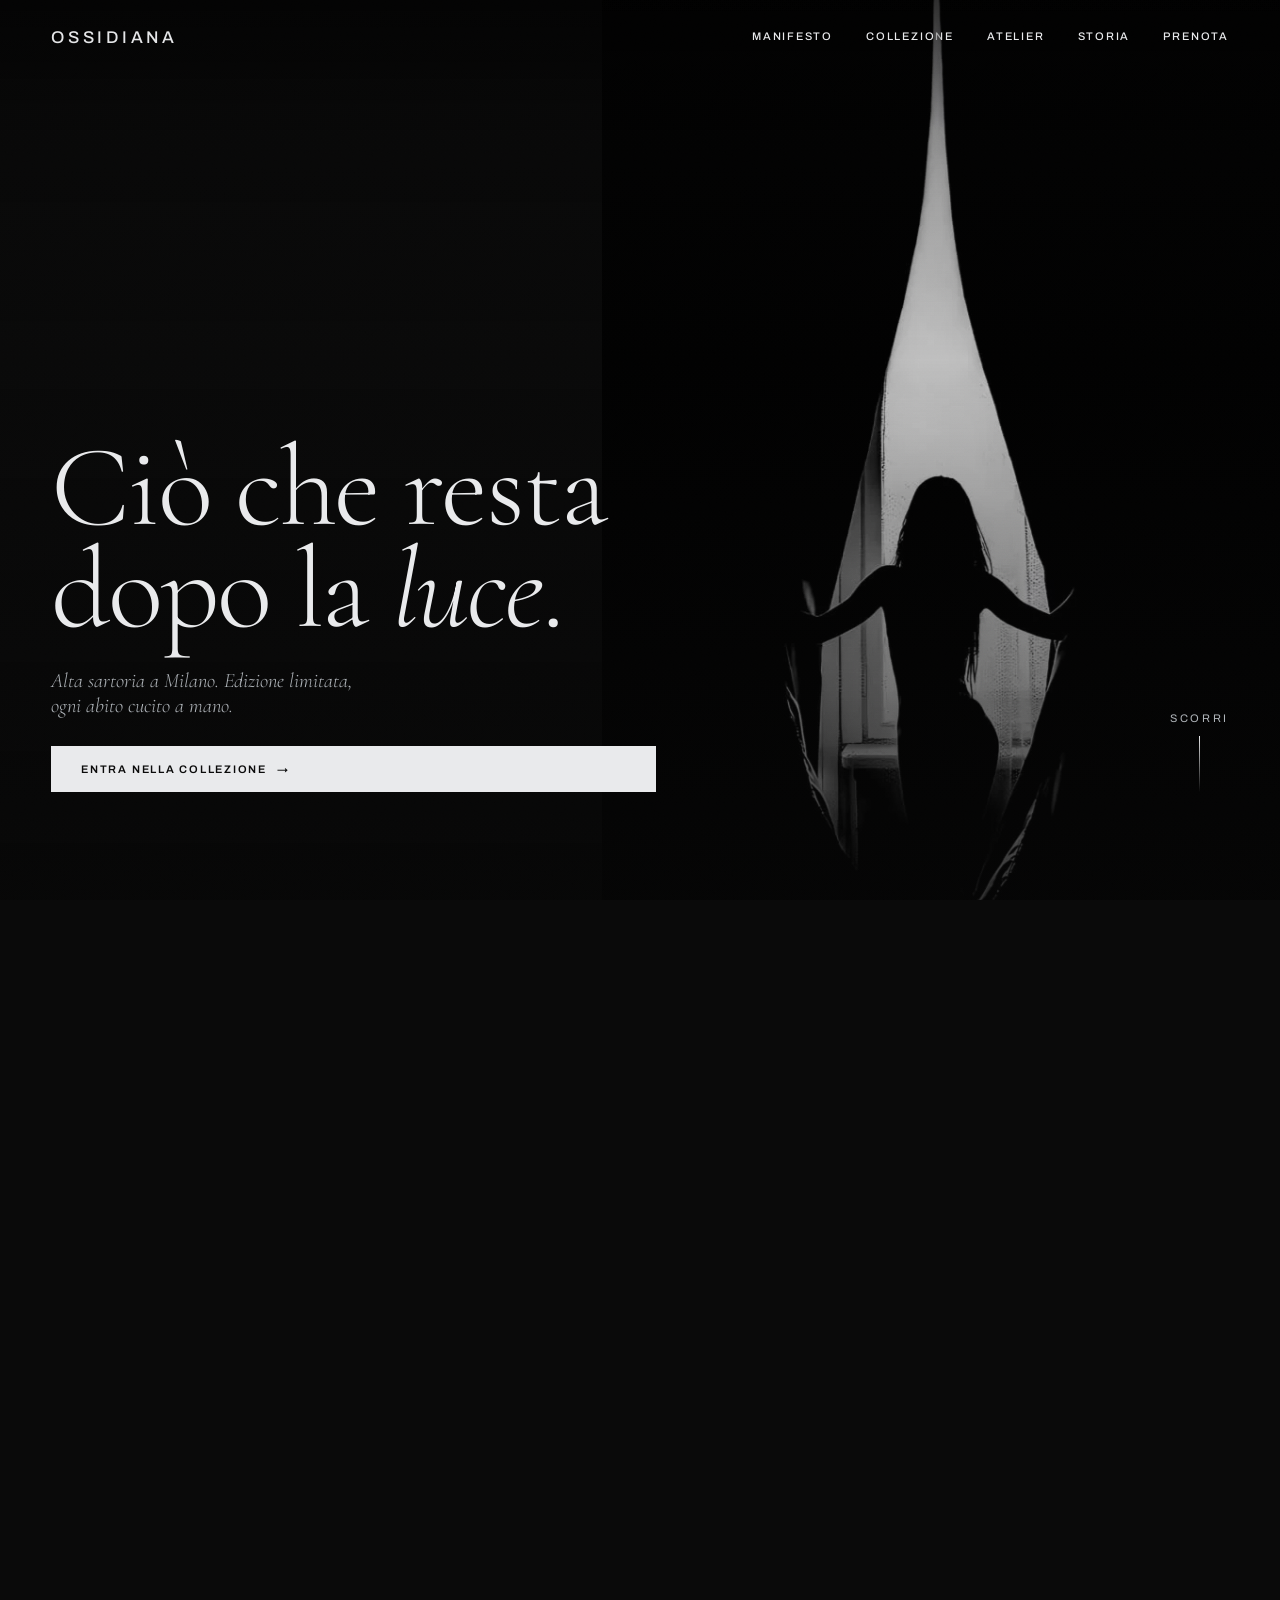
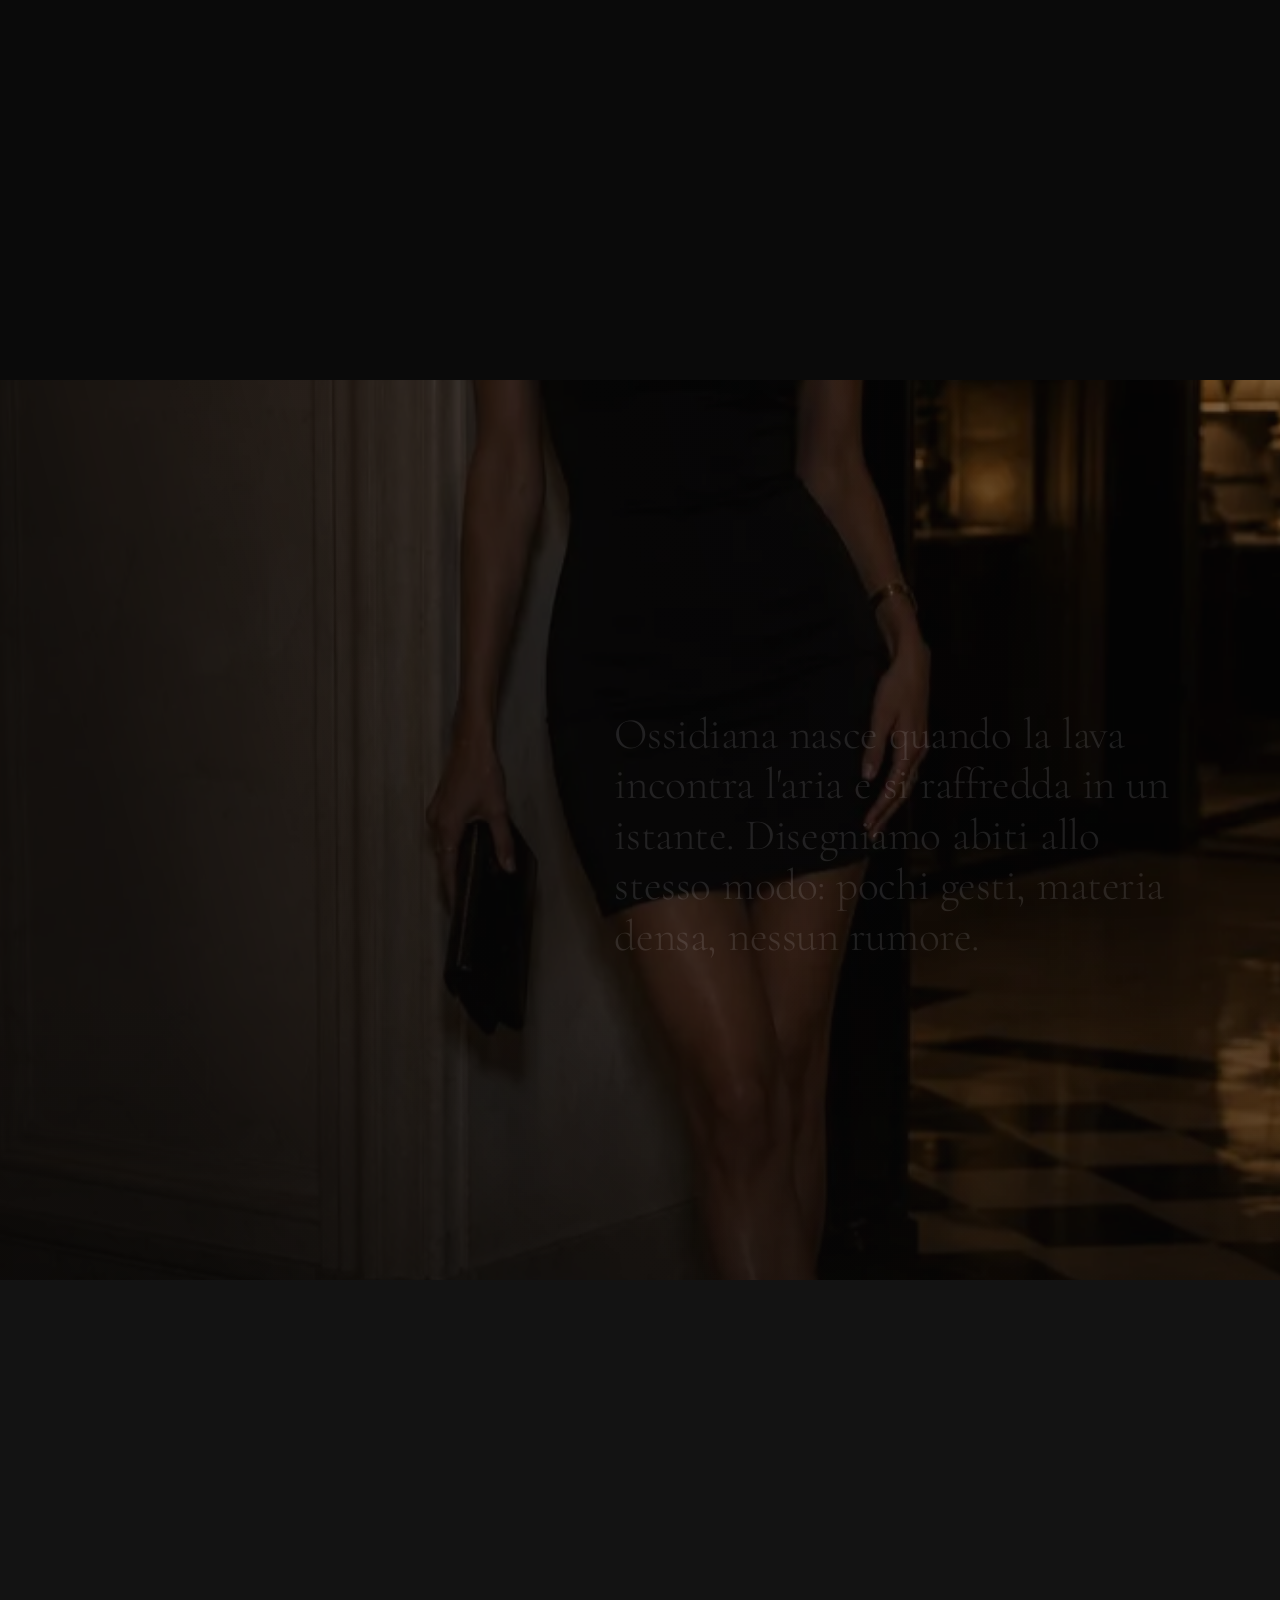
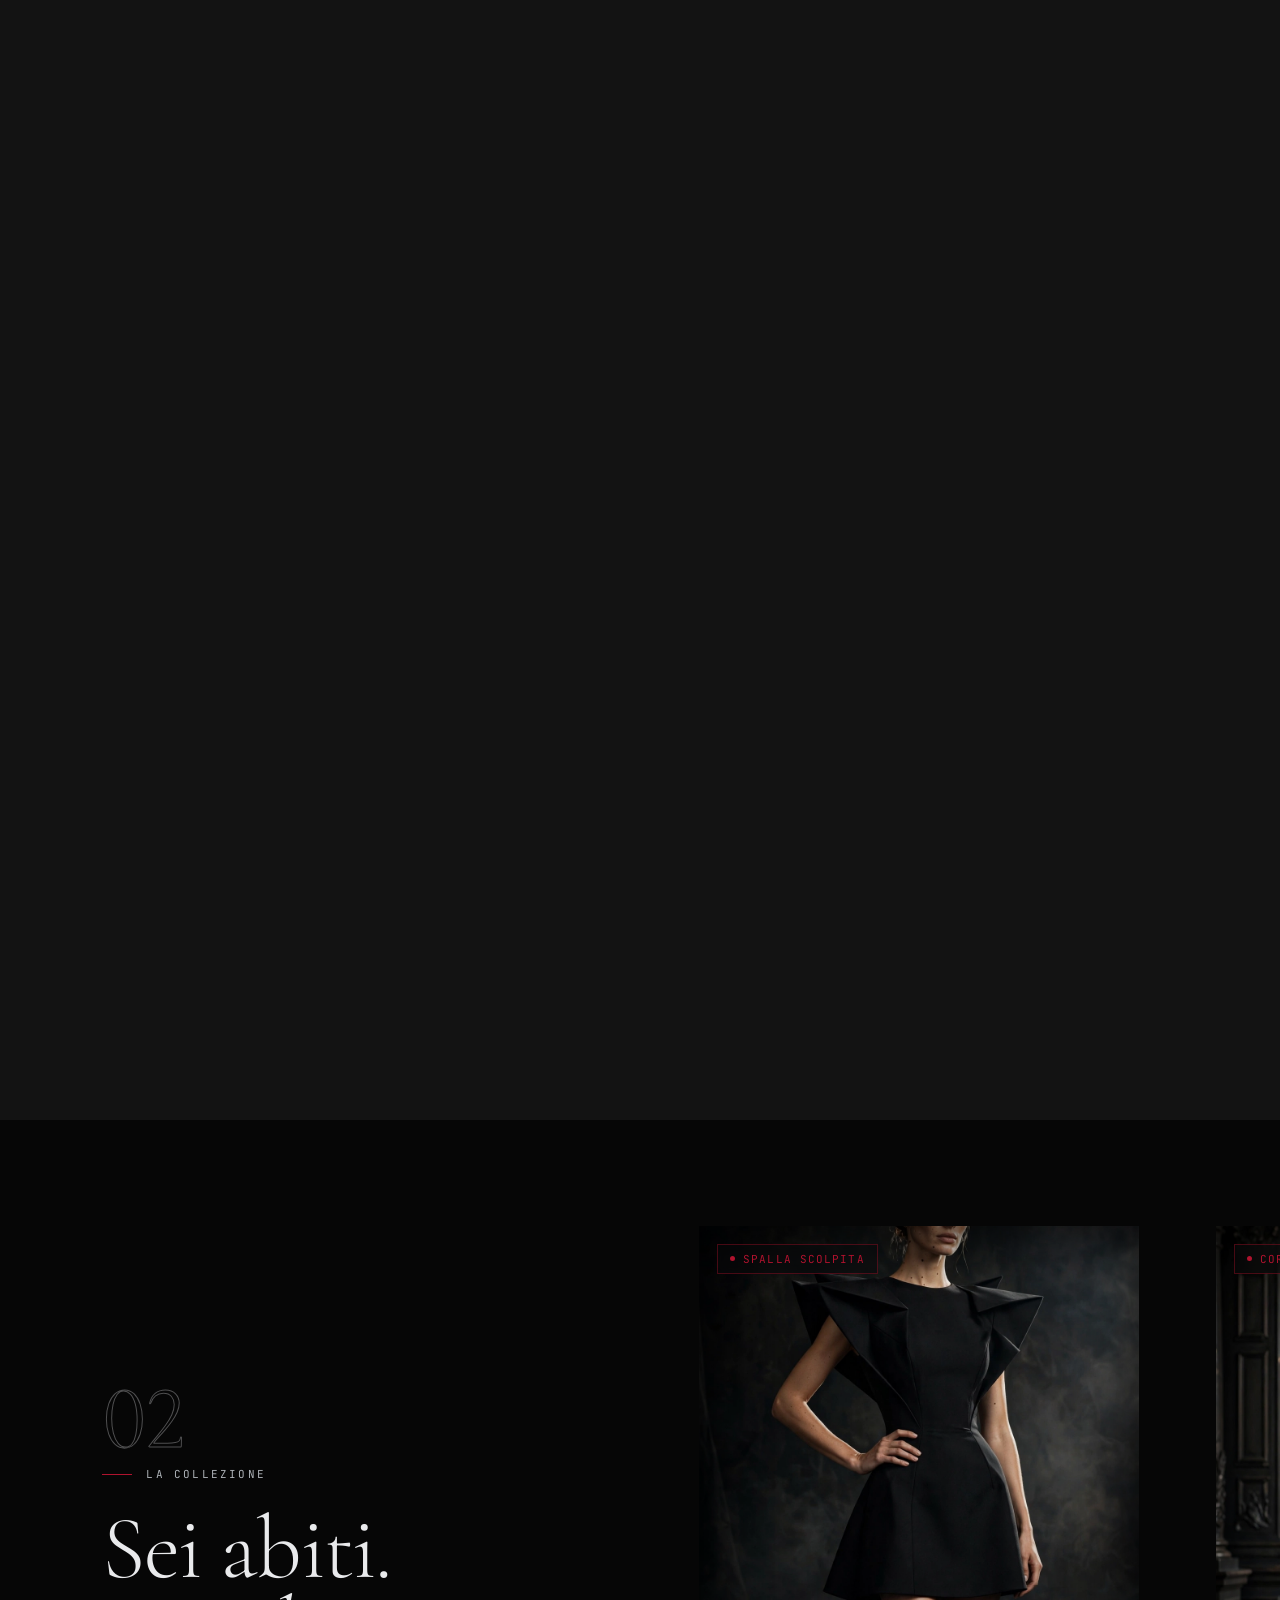
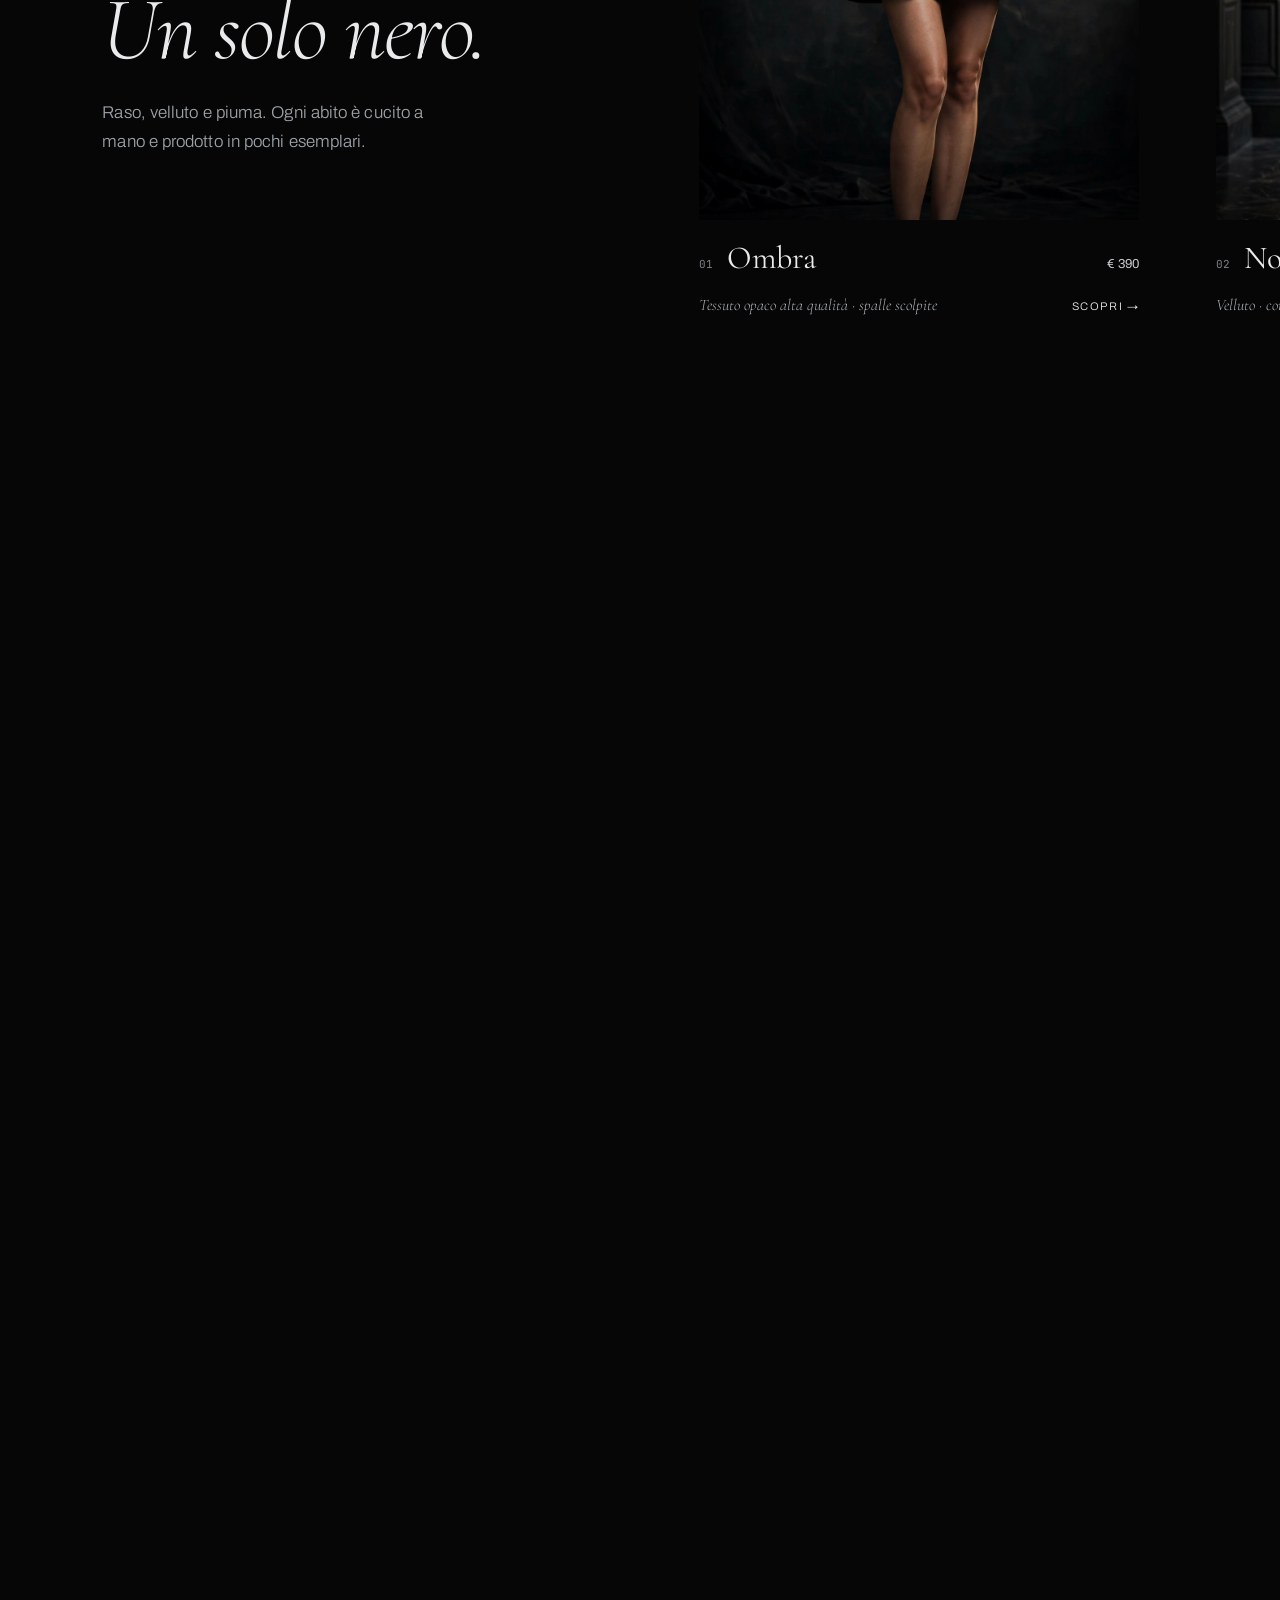
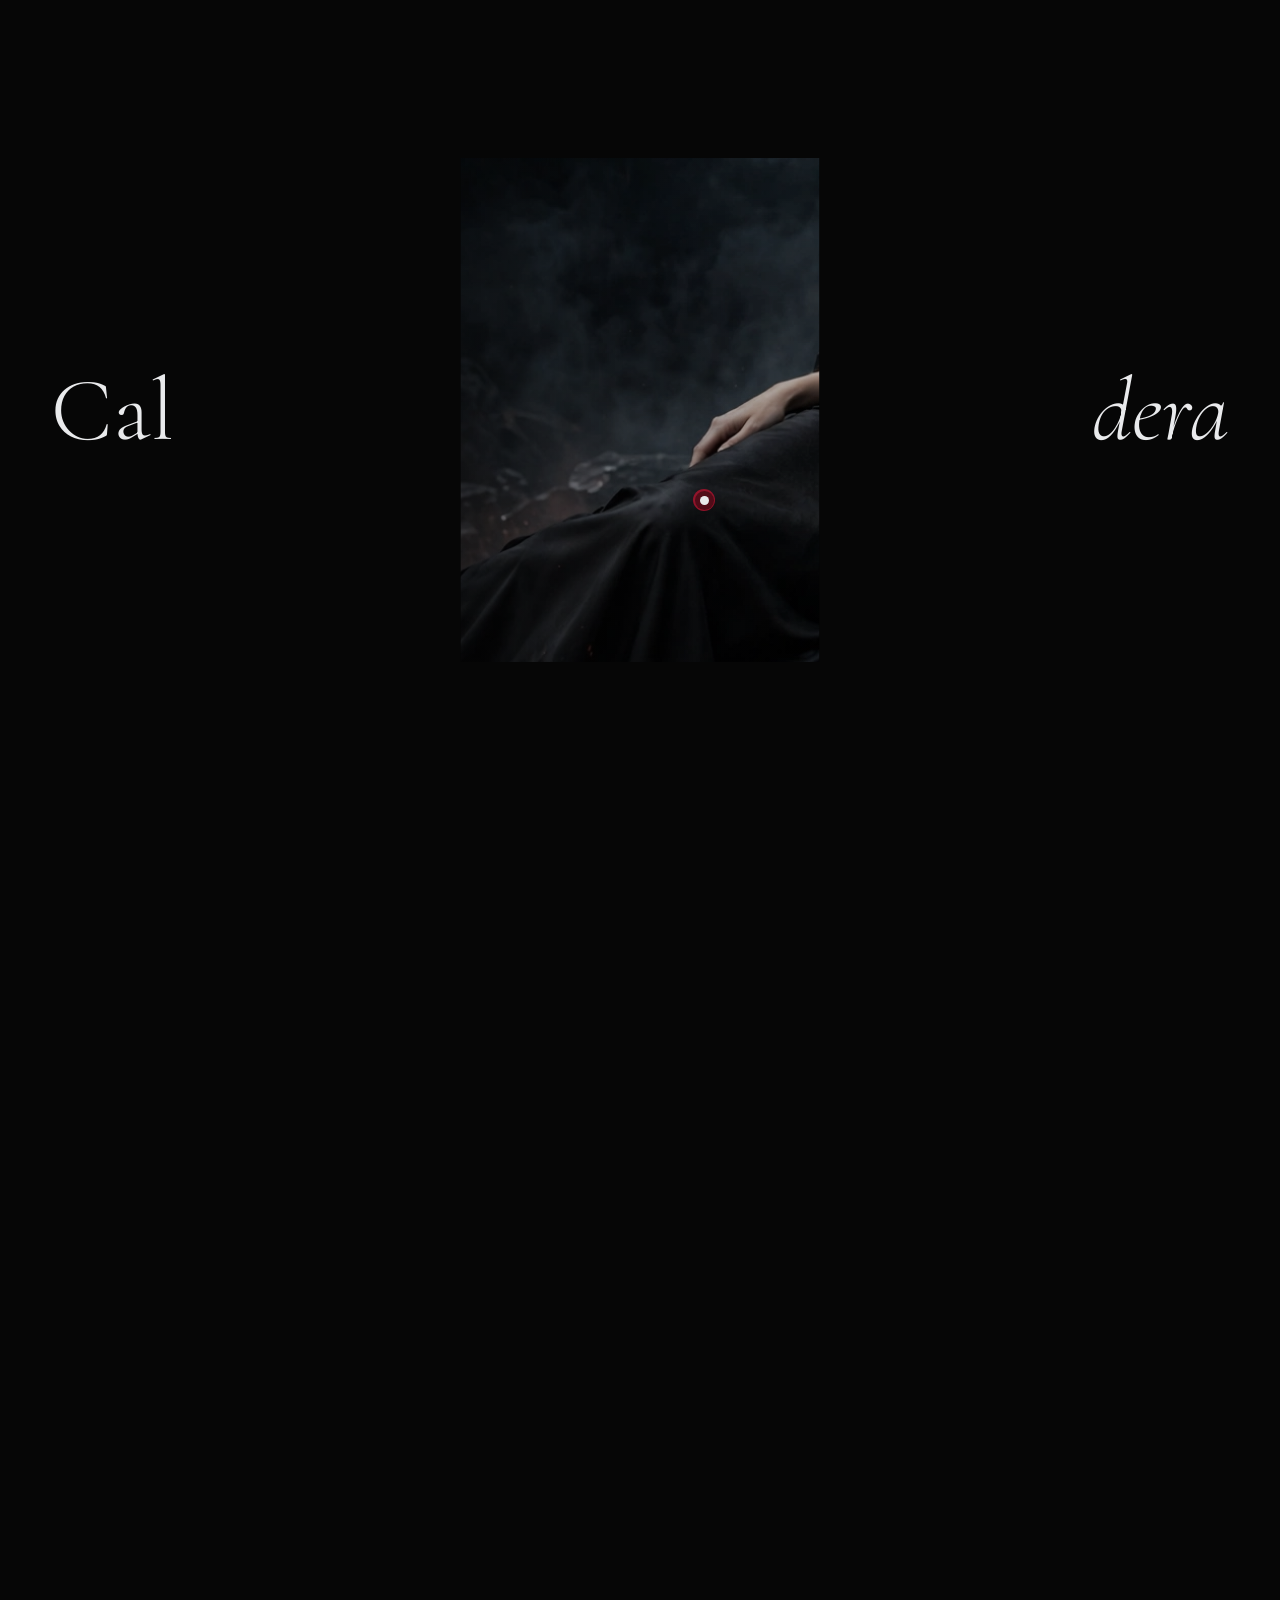
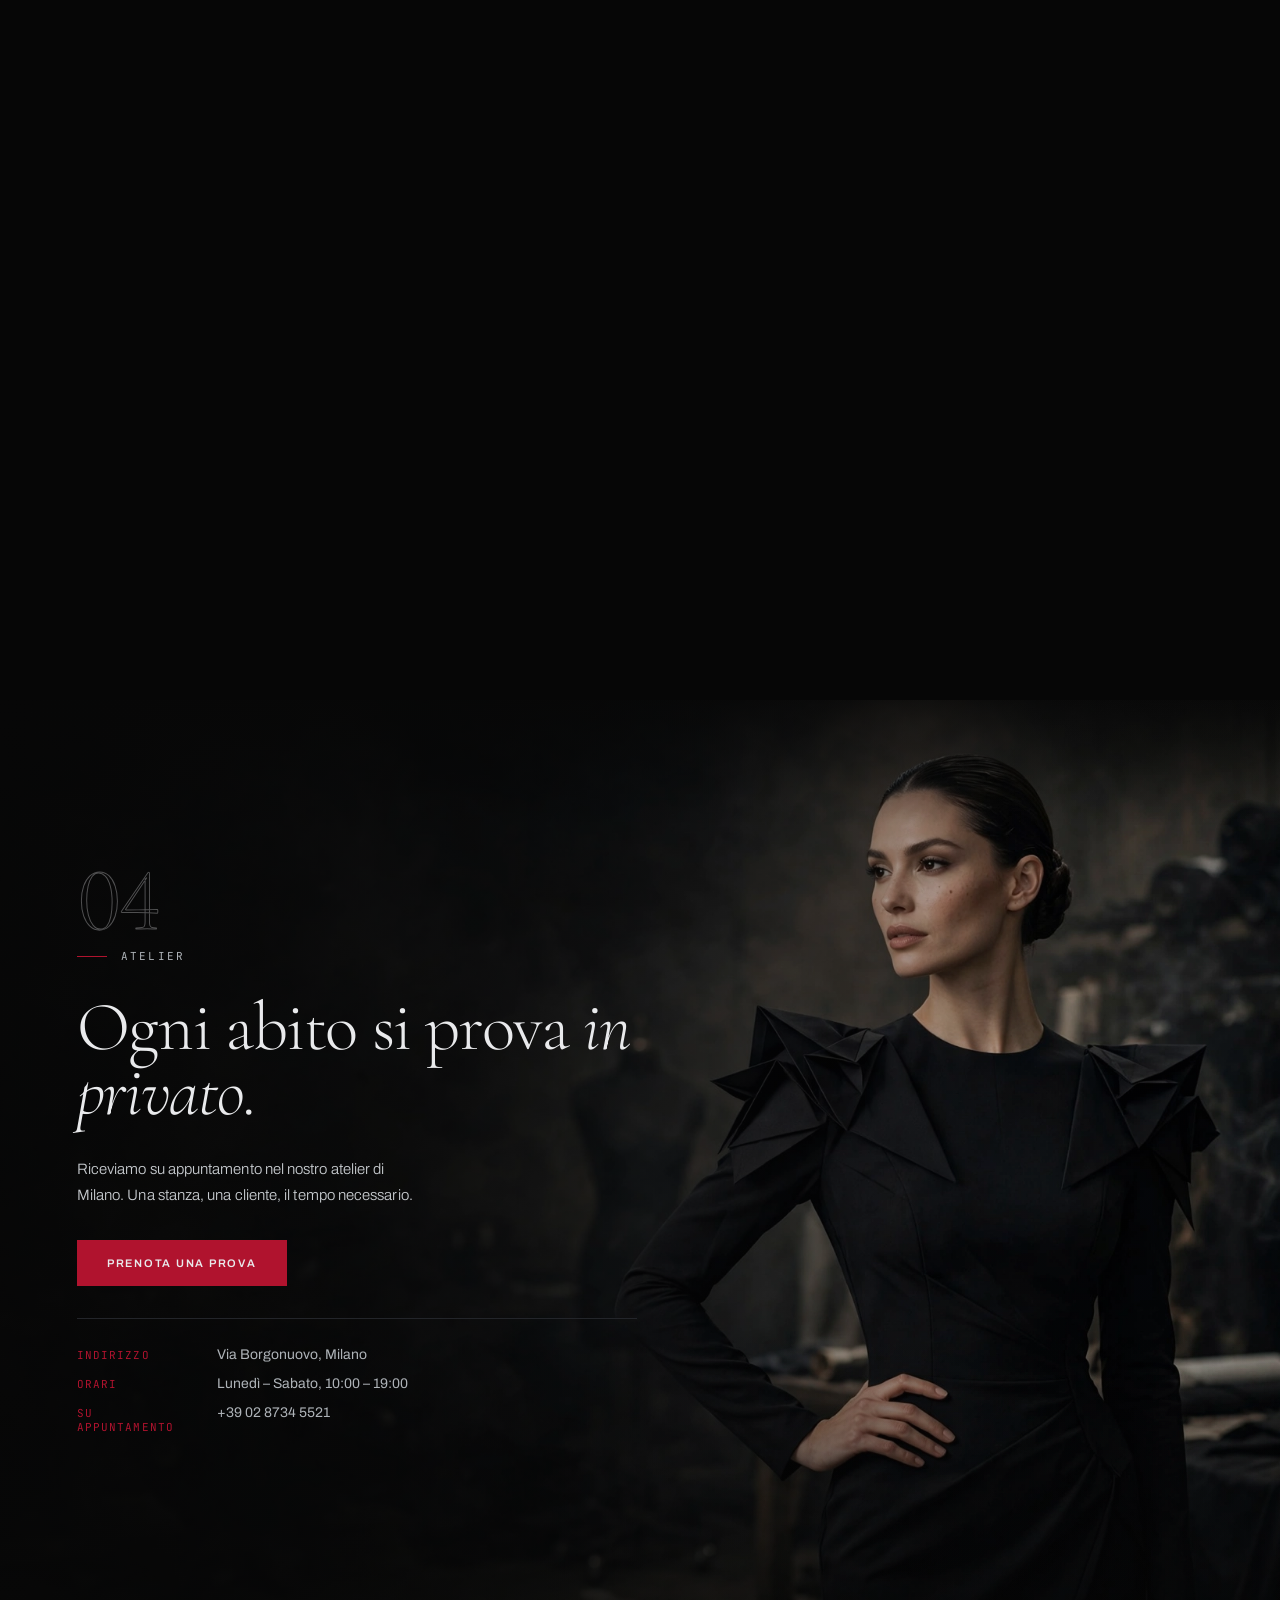
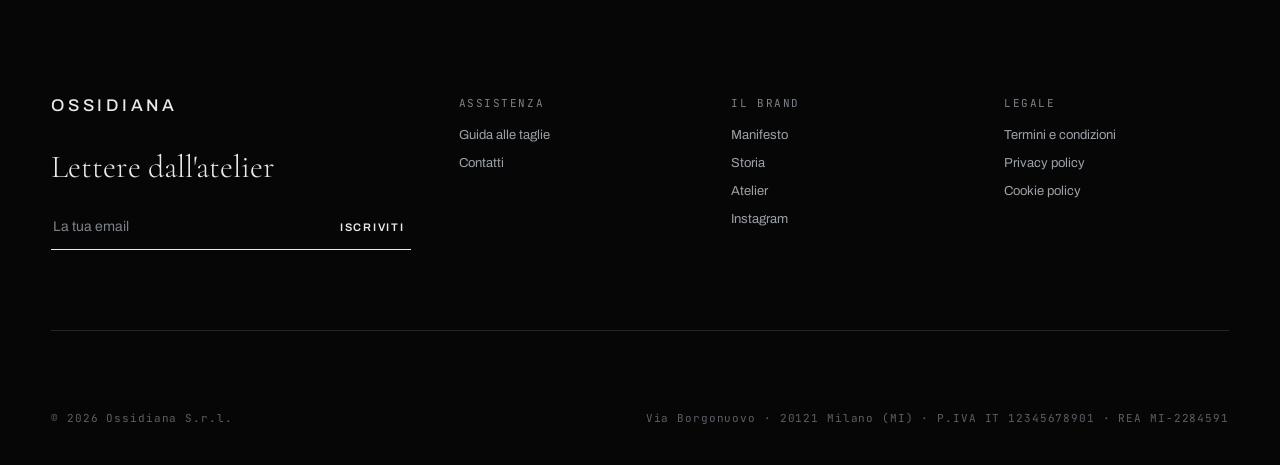
==== index.html @ 8d0816e7 "fix: controllo impaginazione finale su 7 formati - tablet verticali e testi minuscoli * iPad/tablet " ====
<!DOCTYPE html>
<html lang="it">
<head>
<meta charset="UTF-8">
<meta name="viewport" content="width=device-width, initial-scale=1">
<title>Ossidiana — Collezione I · Autunno Inverno 2026</title>
<meta name="description" content="Ossidiana — atelier di alta moda a Milano. Sei abiti, un solo nero: raso, velluto e piuma, cuciti a mano in pochi esemplari.">

<link rel="icon" type="image/svg+xml" href="favicon.svg">
<link rel="icon" type="image/png" sizes="32x32" href="favicon-32.png">
<link rel="apple-touch-icon" href="apple-touch-icon.png">

<meta property="og:type" content="website">
<meta property="og:title" content="Ossidiana — Collezione I · Autunno Inverno 2026">
<meta property="og:description" content="Sei abiti, un solo nero: raso, velluto e piuma, cuciti a mano in pochi esemplari nell'atelier di Milano.">
<meta property="og:image" content="og-image.jpg">
<meta property="og:image:width" content="1200">
<meta property="og:image:height" content="630">
<meta name="twitter:card" content="summary_large_image">
<meta name="twitter:title" content="Ossidiana — Collezione I · Autunno Inverno 2026">
<meta name="twitter:description" content="Sei abiti, un solo nero: raso, velluto e piuma, cuciti a mano in pochi esemplari nell'atelier di Milano.">
<meta name="twitter:image" content="og-image.jpg">

<link rel="preconnect" href="https://fonts.googleapis.com">
<link rel="preconnect" href="https://fonts.gstatic.com" crossorigin>
<link href="https://fonts.googleapis.com/css2?family=Cormorant+Garamond:ital,wght@0,300;0,400;0,500;1,300;1,400;1,500&family=Archivo:wdth,wght@62..125,300;62..125,400;62..125,500;62..125,600&family=JetBrains+Mono:wght@400&display=swap" rel="stylesheet">
<link rel="stylesheet" href="css/styles.css?v=19">
</head>
<body>

  <!-- Curtain / intro -->
  <div class="curtain" data-curtain>
    <div class="curtain-intro" data-intro>
      <div class="curtain-letters">
        <span class="letter-mask"><span class="letter" data-l>O</span></span>
        <span class="letter-mask"><span class="letter" data-l>S</span></span>
        <span class="letter-mask"><span class="letter" data-l>S</span></span>
        <span class="letter-mask"><span class="letter" data-l>I</span></span>
        <span class="letter-mask"><span class="letter" data-l>D</span></span>
        <span class="letter-mask"><span class="letter" data-l>I</span></span>
        <span class="letter-mask"><span class="letter" data-l>A</span></span>
        <span class="letter-mask"><span class="letter" data-l>N</span></span>
        <span class="letter-mask"><span class="letter" data-l>A</span></span>
      </div>
    </div>
    <div class="curtain-wipe" data-wipe></div>
  </div>

  <!-- Header -->
  <div class="header-scrim" aria-hidden="true"></div>
  <header class="site-header">
    <a href="#hero" class="logo" data-goto="hero" data-label="Notte">OSSIDIANA</a>
    <nav class="site-nav">
      <a href="#manifesto" class="nav-manifesto-desktop" data-goto="manifesto" data-label="Manifesto">Manifesto</a>
      <a href="manifesto.html" class="nav-manifesto-mobile" data-goto-page="manifesto.html" data-label="Manifesto">Manifesto</a>
      <a href="#collezione" data-goto="collezione" data-label="La collezione">Collezione</a>
      <a href="#atelier" data-goto="atelier" data-label="Atelier">Atelier</a>
      <a href="storia.html" data-goto-page="storia.html" data-label="Storia">Storia</a>
      <a href="#" data-prenota-open>Prenota</a>
    </nav>
    <button class="nav-toggle" type="button" aria-label="Menu" aria-expanded="false">
      <span></span><span></span><span></span>
    </button>
  </header>

  <!-- Hero -->
  <section class="hero" id="hero" data-sec="hero">
    <div class="hero-sticky">
      <img class="hero-img" data-hero-img src="assets/hero-atelier.webp" alt="Donna in abito nero, raggi di luce in un interno scuro, collezione Ossidiana" fetchpriority="high">
      <div class="hero-dim" data-hero-dim></div>
      <div class="hero-veil" data-hero-veil aria-hidden="true"></div>
      <div class="hero-title" data-hero-title>
        <div class="hero-title-main" data-hero-in>
          <h1>Ciò che resta dopo la <i>luce</i>.</h1>
          <div class="hero-subline">Alta sartoria a Milano. Edizione limitata, ogni abito cucito a mano.</div>
          <a href="#collezione" class="btn btn-light" data-goto="collezione" data-label="La collezione">Entra nella collezione<span class="btn-arrow">→</span></a>
        </div>
        <div class="hero-scroll" data-hero-in>Scorri<span class="scroll-line"></span></div>
      </div>
    </div>
  </section>

  <!-- Manifesto teaser (solo mobile: il capitolo completo vive su manifesto.html) -->
  <section class="manifesto-teaser" aria-label="Manifesto">
    <div class="chapter-mark"><span class="chapter-num" aria-hidden="true">01</span><span class="chapter-name">Manifesto</span></div>
    <p class="manifesto-teaser-text">Pochi gesti, materia densa, <i>nessun rumore</i>.</p>
    <a href="manifesto.html" class="btn btn-outline" data-goto-page="manifesto.html" data-label="Manifesto">Leggi il manifesto<span class="btn-arrow">→</span></a>
  </section>

  <!-- Manifesto -->
  <section class="manifesto" id="manifesto" data-sec="manifesto">
    <div class="manifesto-sticky">
      <img class="manifesto-img" data-manifesto-img src="assets/manifesto-bg.webp" alt="Dettaglio: spalline in piuma nera su abiti Ossidiana, roccia vulcanica" loading="lazy">
      <div class="manifesto-dim"></div>
      <div class="manifesto-veil" data-manifesto-veil aria-hidden="true"></div>
      <div class="manifesto-content">
        <div class="chapter-mark manifesto-eyebrow" data-manifesto-eyebrow><span class="chapter-num" aria-hidden="true">01</span><span class="chapter-name">Manifesto</span></div>
        <p class="manifesto-text" data-words></p>
        <div class="manifesto-fact" data-manifesto-fact>Fondata a Milano nel 1928 · meno di venti abiti l'anno.</div>
        <a href="storia.html" class="btn btn-outline manifesto-cta" data-manifesto-cta data-goto-page="storia.html" data-label="Storia">La nostra storia</a>
      </div>
    </div>
  </section>

  <!-- Collezione -->
  <section class="collezione" id="collezione" data-sec="collezione">
    <div class="collezione-sticky">
      <div class="collezione-track" data-track>
        <div class="collezione-intro">
          <div class="chapter-mark"><span class="chapter-num" aria-hidden="true">02</span><span class="chapter-name">La collezione</span></div>
          <h2>Sei abiti.<br><i>Un solo nero.</i></h2>
          <div class="body-text">Raso, velluto e piuma. Ogni abito è cucito a mano e prodotto in pochi esemplari.</div>
          <button type="button" class="collezione-scroll-hint" data-scroll-hint>Scorri i sei abiti<span class="collezione-scroll-arrow" aria-hidden="true">→</span></button>
        </div>

        <a href="#" class="look-card" data-look="0">
          <div class="look-card-media"><span class="look-card-tag">Spalla scolpita</span><img data-par src="assets/look-01.webp" alt="Ombra"></div>
          <div class="look-card-row">
            <div class="look-card-name"><span class="mono">01</span><span class="serif">Ombra</span></div>
            <span class="look-card-price">€ 390</span>
          </div>
          <div class="look-card-row look-card-sub"><span>Tessuto opaco alta qualità · spalle scolpite</span><span class="look-card-cta">Scopri →</span></div>
        </a>

        <a href="#" class="look-card" data-look="1">
          <div class="look-card-media"><span class="look-card-tag">Corsetto in velluto</span><img data-par src="assets/look-02.webp" alt="Nocturne"></div>
          <div class="look-card-row">
            <div class="look-card-name"><span class="mono">02</span><span class="serif">Nocturne</span></div>
            <span class="look-card-price">€ 490</span>
          </div>
          <div class="look-card-row look-card-sub"><span>Velluto · corsetto e pantalone palazzo</span><span class="look-card-cta">Scopri →</span></div>
        </a>

        <a href="#" class="look-card" data-look="2">
          <div class="look-card-media"><span class="look-card-tag">Drappeggio monospalla</span><img data-par src="assets/look-03.webp" alt="Eclissi"></div>
          <div class="look-card-row">
            <div class="look-card-name"><span class="mono">03</span><span class="serif">Eclissi</span></div>
            <span class="look-card-price">€ 590</span>
          </div>
          <div class="look-card-row look-card-sub"><span>Seta nera · drappeggio monospalla</span><span class="look-card-cta">Scopri →</span></div>
        </a>

        <a href="#" class="look-card" data-look="3">
          <div class="look-card-media"><span class="look-card-tag">Schiena scoperta</span><img data-par src="assets/look-04.webp" alt="Venere"></div>
          <div class="look-card-row">
            <div class="look-card-name"><span class="mono">04</span><span class="serif">Venere</span></div>
            <span class="look-card-price">€ 690</span>
          </div>
          <div class="look-card-row look-card-sub"><span>Bustino sagomato · schiena scoperta</span><span class="look-card-cta">Scopri →</span></div>
        </a>

        <a href="#" class="look-card" data-look="4">
          <div class="look-card-media"><span class="look-card-tag">Piume scolpite a mano</span><img data-par src="assets/look-05.webp" alt="Corvo"></div>
          <div class="look-card-row">
            <div class="look-card-name"><span class="mono">05</span><span class="serif">Corvo</span></div>
            <span class="look-card-price">€ 890</span>
          </div>
          <div class="look-card-row look-card-sub"><span>Piume nere · costruzione scultorea</span><span class="look-card-cta">Scopri →</span></div>
        </a>

        <a href="#" class="look-card" data-look="5">
          <div class="look-card-media"><span class="look-card-tag">Il capo simbolo</span><img data-par src="assets/look-06.webp" alt="Obsidian Wing"></div>
          <div class="look-card-row">
            <div class="look-card-name"><span class="mono">06</span><span class="serif">Obsidian Wing</span></div>
            <span class="look-card-price">€ 1.290</span>
          </div>
          <div class="look-card-row look-card-sub"><span>Piume e tessuto strutturato · ala scenografica</span><span class="look-card-cta">Scopri →</span></div>
        </a>

        <div class="collezione-spacer"></div>
      </div>
      <div class="collezione-mprogress" aria-hidden="true"><span data-mbar></span></div>
      <div class="collezione-progress" data-collezione-progress><div class="collezione-progress-bar" data-bar></div></div>
    </div>
  </section>

  <!-- Velluto -->
  <section class="velluto" id="velluto" data-sec="velluto">
    <div class="velluto-sticky">
      <div class="chapter-mark velluto-mark-m"><span class="chapter-num" aria-hidden="true">03</span><span class="chapter-name">Materia</span></div>
      <div class="velluto-clip" data-clip>
        <picture>
          <source media="(max-width: 760px), (hover: none) and (max-width: 1024px) and (orientation: portrait)" srcset="assets/materia-bg-c.webp">
          <img class="velluto-clip-img" data-clip-img src="assets/materia-bg.webp" alt="Caldera, corsetto in ossidiana sfaccettata con gonna in seta e lava solidificata" loading="lazy">
        </picture>
        <div class="velluto-clip-shade"></div>
        <button type="button" class="caldera-hotspot" data-caldera-look aria-label="Scopri il pezzo unico Caldera">
          <span class="caldera-hotspot-label">Clicca per scoprire</span>
        </button>
      </div>
      <button type="button" class="caldera-cta-m" data-caldera-look>Clicca per scoprire<span class="btn-arrow" aria-hidden="true">→</span></button>
      <div class="velluto-pre" data-clip-pre><span>Cal</span><i>dera</i></div>
      <div class="velluto-text" data-clip-text>
        <div class="chapter-mark velluto-mark-d"><span class="chapter-num" aria-hidden="true">03</span><span class="chapter-name">Materia</span></div>
        <div class="materia-tag">Pezzo unico · esemplare 1/1</div>
        <h2>La pietra si taglia come un <i>diamante</i>.</h2>
        <div class="body-text body-text-light">Corsetto scolpito a mano in ossidiana sfaccettata, vetro vulcanico nero. La gonna in seta si scioglie alla base in lava solidificata — solo pietra e seta, nessun tessuto aggiuntivo. Non verrà replicato.</div>
        <a href="#atelier" class="btn btn-accent" data-goto="atelier" data-label="Atelier">Caldera · € 3.200 — Su appuntamento</a>
      </div>
    </div>
  </section>

  <!-- Atelier -->
  <section class="atelier" id="atelier" data-sec="atelier">
    <div class="atelier-media">
      <img class="atelier-img" src="assets/atelier-bg.webp" alt="Interno dell'atelier Ossidiana a Milano" loading="lazy">
      <div class="atelier-dim"></div>
    </div>
    <div class="atelier-content">
      <div class="chapter-mark"><span class="chapter-num" aria-hidden="true">04</span><span class="chapter-name">Atelier</span></div>
      <h2>Ogni abito si prova <i>in privato</i>.</h2>
      <div class="body-text body-text-light">Riceviamo su appuntamento nel nostro atelier di Milano. Una stanza, una cliente, il tempo necessario.</div>
      <div class="atelier-cta">
        <a href="#" class="btn btn-accent" data-prenota-open>Prenota una prova</a>
      </div>
      <div class="atelier-info">
        <div class="atelier-info-item"><span class="atelier-info-label">Indirizzo</span>Via Borgonuovo, Milano</div>
        <div class="atelier-info-item"><span class="atelier-info-label">Orari</span>Lunedì – Sabato, 10:00 – 19:00</div>
        <div class="atelier-info-item"><span class="atelier-info-label">Su appuntamento</span>+39 02 8734 5521</div>
      </div>
    </div>
  </section>

  <!-- Prenota -->
  <div class="prenota-modal" data-prenota-modal>
    <div class="prenota-modal-bg" data-prenota-modal-bg></div>
    <div class="prenota-modal-panel" data-prenota-modal-panel>
      <a href="#" class="prenota-modal-close" data-prenota-modal-close>Chiudi ✕</a>
      <div class="prenota-intro">
        <div class="eyebrow eyebrow-mono"><span class="eyebrow-rule"></span>PRENOTAZIONE</div>
        <h2>Richiedi la tua <i>prova</i>.</h2>
        <div class="body-text">Lasciaci i tuoi dati: confermiamo data e ora in atelier entro 24 ore.</div>
      </div>
      <form class="prenota-form" data-prenota-form>
        <div class="prenota-row">
          <label class="prenota-field">Nome e cognome<input type="text" name="nome" required></label>
          <label class="prenota-field">Email<input type="email" name="email" required></label>
        </div>
        <div class="prenota-field">
          <span class="prenota-label">Capo di interesse</span>
          <div class="prenota-select" data-prenota-select>
            <button type="button" class="prenota-select-btn" data-prenota-select-btn>
              <span data-prenota-select-label>Nessuna preferenza</span>
              <span class="prenota-select-arrow">▾</span>
            </button>
            <ul class="prenota-select-list" data-prenota-select-list>
              <li data-value="">Nessuna preferenza</li>
              <li data-value="01 — Ombra">01 — Ombra</li>
              <li data-value="02 — Nocturne">02 — Nocturne</li>
              <li data-value="03 — Eclissi">03 — Eclissi</li>
              <li data-value="04 — Venere">04 — Venere</li>
              <li data-value="05 — Corvo">05 — Corvo</li>
              <li data-value="06 — Obsidian Wing">06 — Obsidian Wing</li>
              <li data-value="Caldera — pezzo unico">Caldera — pezzo unico</li>
            </ul>
          </div>
        </div>
        <div class="prenota-field">
          <span class="prenota-label">Giorno preferito</span>
          <div class="prenota-calendar" data-prenota-calendar>
            <div class="prenota-cal-head">
              <button type="button" class="prenota-cal-nav" data-cal-prev aria-label="Mese precedente">‹</button>
              <span data-cal-month></span>
              <button type="button" class="prenota-cal-nav" data-cal-next aria-label="Mese successivo">›</button>
            </div>
            <div class="prenota-cal-dow">
              <span>L</span><span>M</span><span>M</span><span>G</span><span>V</span><span>S</span><span>D</span>
            </div>
            <div class="prenota-cal-grid" data-cal-grid></div>
          </div>
        </div>
        <label class="prenota-field"><span>Messaggio <span class="prenota-optional">(opzionale)</span></span><textarea name="messaggio" rows="3"></textarea></label>
        <button type="submit" class="btn btn-accent">Invia richiesta</button>
      </form>
    </div>
  </div>

  <!-- Info modal (guida taglie, termini, privacy, cookie) -->
  <div class="info-modal" data-info-modal>
    <div class="prenota-modal-bg" data-info-modal-bg></div>
    <div class="prenota-modal-panel info-modal-panel" data-info-modal-panel>
      <a href="#" class="prenota-modal-close" data-info-modal-close>Chiudi ✕</a>
      <div class="eyebrow eyebrow-mono" data-info-eyebrow><span class="eyebrow-rule"></span></div>
      <h2 data-info-title></h2>
      <div class="info-body" data-info-body></div>
    </div>
  </div>

  <!-- Footer -->
  <footer class="site-footer">
    <div class="footer-top">
      <div class="footer-brand">
        <div class="footer-logo">OSSIDIANA</div>
        <div class="footer-newsletter">
          <div class="footer-newsletter-title">Lettere dall'atelier</div>
          <form class="newsletter-form" data-newsletter-form>
            <input type="email" name="email" placeholder="La tua email" required aria-label="La tua email">
            <button type="submit">Iscriviti</button>
          </form>
        </div>
      </div>
      <div class="footer-col">
        <div class="footer-col-title">Assistenza</div>
        <a href="#" data-info-open="taglie">Guida alle taglie</a>
        <a href="#" data-prenota-open>Contatti</a>
      </div>
      <div class="footer-col">
        <div class="footer-col-title">Il brand</div>
        <a href="#manifesto" class="nav-manifesto-desktop" data-goto="manifesto" data-label="Manifesto">Manifesto</a>
        <a href="manifesto.html" class="nav-manifesto-mobile" data-goto-page="manifesto.html" data-label="Manifesto">Manifesto</a>
        <a href="storia.html" data-goto-page="storia.html" data-label="Storia">Storia</a>
        <a href="#atelier" data-goto="atelier" data-label="Atelier">Atelier</a>
        <a href="#" target="_blank" rel="noopener">Instagram</a>
      </div>
      <div class="footer-col">
        <div class="footer-col-title">Legale</div>
        <a href="#" data-info-open="termini">Termini e condizioni</a>
        <a href="#" data-info-open="privacy">Privacy policy</a>
        <a href="#" data-info-open="cookie">Cookie policy</a>
      </div>
    </div>
    <div class="footer-divider"></div>
    <div class="footer-bottom">
      <span>© 2026 Ossidiana S.r.l.</span>
      <span>Via Borgonuovo · 20121 Milano (MI) · P.IVA IT 12345678901 · REA MI-2284591</span>
    </div>
  </footer>

  <!-- Look overlay -->
  <div class="overlay" data-ov>
    <div class="overlay-bg" data-ov-bg></div>
    <img class="overlay-img" data-ov-img src="assets/look-01.webp" alt="">
    <div class="overlay-views" data-ov-views></div>
    <div class="overlay-panel" data-ov-panel>
      <div class="eyebrow eyebrow-mono" data-ov-eyebrow>LOOK 01 / 06</div>
      <h2 data-ov-name></h2>
      <div class="overlay-mat" data-ov-mat></div>
      <div class="body-text" data-ov-desc></div>
      <div class="overlay-note"><span class="overlay-note-label">Nota dell'atelier</span><span data-ov-note></span></div>
      <div class="overlay-price" data-ov-price></div>
      <div class="overlay-bespoke">Su misura — le misure si prendono in atelier, durante la prova.</div>
      <div class="overlay-actions">
        <a href="#" class="btn btn-light" data-ov-book>Richiedi appuntamento</a>
      </div>
      <div class="overlay-disclaimer">Eventuali modifiche al capo (lunghezza, vestibilità, dettagli) concordate in prova comportano un costo aggiuntivo, comunicato prima del pagamento in salone.</div>
    </div>
    <a href="#" class="overlay-close" data-ov-close>Chiudi ✕</a>
  </div>

  <script src="js/main.js?v=8"></script>
</body>
</html>
---- css/styles.css ----
/* ==========================================================================
   Ossidiana — Collezione 01 · Autunno Inverno 2026
   ========================================================================== */

:root {
  --bg: #0a0a0a;
  --bg-alt: #131313;
  --bg-curtain: #060606;
  --text: #e9eaec;
  --muted-1: #9ca1a7;
  --muted-2: #7d8288;
  --muted-3: #aeb3b8;
  --muted-4: #c7cbcf;
  --border-subtle: #23252a;
  --border-mid: #34373c;
  --accent: #b0132e;
  --accent-dim: #6e0c1d;
  --meta-text: #5b6066;

  --font-serif: 'Cormorant Garamond', serif;
  --font-sans: 'Archivo', sans-serif;
  --font-mono: 'JetBrains Mono', monospace;
}

* { box-sizing: border-box; }

html, body {
  margin: 0;
  background: var(--bg);
  -webkit-font-smoothing: antialiased;
}

body {
  color: var(--text);
  font-family: var(--font-sans);
}

a {
  color: inherit;
  text-decoration: none;
  transition: opacity .35s, color .35s;
}
a:hover { opacity: .7; }

::selection {
  background: var(--accent);
  color: var(--bg);
}

/* Fine paper grain — keeps flat dark backgrounds from reading as digital-flat */
body::after {
  content: '';
  position: fixed;
  inset: 0;
  z-index: 100;
  pointer-events: none;
  opacity: .05;
  mix-blend-mode: overlay;
  background-image: url("data:image/svg+xml,%3Csvg xmlns='http://www.w3.org/2000/svg' width='180' height='180'%3E%3Cfilter id='n'%3E%3CfeTurbulence type='fractalNoise' baseFrequency='0.9' numOctaves='2' stitchTiles='stitch'/%3E%3C/filter%3E%3Crect width='100%25' height='100%25' filter='url(%23n)'/%3E%3C/svg%3E");
}

img { display: block; max-width: 100%; }

h1, h2, p { margin: 0; }

.eyebrow {
  font-size: 11px;
  letter-spacing: .24em;
  text-transform: uppercase;
  color: var(--muted-3);
}
.eyebrow-mono {
  font-family: var(--font-mono);
  letter-spacing: .2em;
  color: var(--muted-2);
}
.eyebrow-light { color: var(--muted-3); }
.hero-eyebrow { display: flex; align-items: center; gap: 14px; }
.eyebrow-rule { width: 30px; height: 1px; background: var(--accent); flex-shrink: 0; }

.hero-subline {
  font-family: var(--font-serif);
  font-style: italic;
  font-weight: 300;
  font-size: clamp(17px, 1.6vw, 21px);
  color: var(--muted-3);
  max-width: 34ch;
}

.body-text {
  font-size: 15px;
  font-weight: 300;
  line-height: 1.7;
  letter-spacing: .005em;
  color: var(--muted-1);
  text-wrap: pretty;
}
.body-text-light { color: var(--muted-4); }
@media (max-width: 760px), (hover: none) and (max-height: 500px), (hover: none) and (max-width: 1024px) and (orientation: portrait) {
  .body-text { font-size: 16px; line-height: 1.65; color: var(--muted-3); }
}

.btn {
  display: inline-flex;
  align-items: center;
  gap: 10px;
  padding: 17px 30px;
  font-size: 11px;
  letter-spacing: .16em;
  text-transform: uppercase;
  font-weight: 600;
}
.btn-arrow {
  display: inline-block;
  transition: transform .35s cubic-bezier(.2, .7, .2, 1);
}
.btn:hover .btn-arrow { transform: translateX(5px); }
.btn-light { background: var(--text); color: var(--bg); transition: background .4s, color .4s; }
.btn-light:hover { background: var(--accent); color: var(--text); opacity: 1; }
.btn-outline { border: 1px solid var(--accent); transition: border-color .35s, background .35s; }
.btn-outline:hover { border-color: var(--accent); background: rgba(176, 19, 46, .14); opacity: 1; }
.btn-accent { background: var(--accent); color: var(--text); transition: background .35s; }
.btn-accent:hover { background: #c81b3c; opacity: 1; }

/* ---------- Curtain / intro ---------- */

.curtain {
  position: fixed;
  inset: 0;
  z-index: 60;
  background: var(--bg-curtain);
  display: flex;
  align-items: center;
  justify-content: center;
  transform: translateY(0);
  will-change: transform;
}

.curtain-intro {
  display: flex;
  flex-direction: column;
  align-items: center;
  gap: 20px;
}

.curtain-letters {
  display: flex;
  font-size: clamp(34px, 6vw, 84px);
  font-weight: 400;
  font-stretch: 100%;
  letter-spacing: .22em;
  padding-left: .22em;
}
.letter-mask { overflow: hidden; display: block; }
.letter {
  display: block;
  transform: translateY(110%);
  opacity: 0;
  transition: transform 1s cubic-bezier(.77, 0, .18, 1), opacity 1s;
}

.curtain-wipe {
  position: absolute;
  inset: 0;
  display: flex;
  align-items: center;
  justify-content: center;
  opacity: 0;
  font-family: var(--font-serif);
  font-style: italic;
  font-size: clamp(40px, 6vw, 96px);
  font-weight: 300;
}

/* ---------- Header / nav ---------- */

.header-scrim {
  position: fixed;
  top: 0; left: 0; right: 0;
  height: 130px;
  z-index: 39;
  pointer-events: none;
  background: linear-gradient(to bottom, rgba(0,0,0,.55), rgba(0,0,0,0));
}

.site-header {
  position: fixed;
  top: 0; left: 0; right: 0;
  z-index: 40;
  display: flex;
  justify-content: space-between;
  align-items: center;
  padding: 28px clamp(20px, 4vw, 56px);
  mix-blend-mode: difference;
  color: var(--text);
}
.logo {
  font-size: 17px;
  font-weight: 500;
  font-stretch: 100%;
  letter-spacing: .22em;
}
.site-nav {
  display: flex;
  gap: clamp(16px, 2.6vw, 40px);
  font-size: 11px;
  letter-spacing: .16em;
  text-transform: uppercase;
  font-weight: 500;
}
.site-nav a {
  position: relative;
  padding-bottom: 3px;
}
.site-nav a::after {
  content: '';
  position: absolute;
  left: 0; right: 100%;
  bottom: 0;
  height: 1px;
  background: var(--accent);
  transition: right .35s cubic-bezier(.2, .7, .2, 1);
}
.site-nav a:hover { opacity: 1; }
.site-nav a:hover::after { right: 0; }
.site-nav a.is-current { opacity: 1; }
.site-nav a.is-current::after { right: 0; }

.nav-toggle {
  position: relative;
  z-index: 41;
  display: none;
  flex-direction: column;
  gap: 5px;
  background: none;
  border: none;
  padding: 8px;
  margin: -8px;
  cursor: pointer;
}
.nav-toggle span {
  display: block;
  width: 22px;
  height: 1px;
  background: currentColor;
  transition: transform .3s, opacity .3s;
}
.nav-toggle.is-open span:nth-child(1) { transform: translateY(6px) rotate(45deg); }
.nav-toggle.is-open span:nth-child(2) { opacity: 0; }
.nav-toggle.is-open span:nth-child(3) { transform: translateY(-6px) rotate(-45deg); }

@media (max-width: 760px), (hover: none) and (max-height: 500px), (hover: none) and (max-width: 1024px) and (orientation: portrait) {
  .nav-toggle { display: flex; }
  .site-nav {
    position: fixed;
    inset: 0;
    z-index: 39;
    isolation: isolate;
    background: var(--bg-curtain);
    mix-blend-mode: normal;
    flex-direction: column;
    /* centred via the flexible spacers below, not justify-content:center:
       that pushes the first link (Manifesto) above the top edge, out of
       scroll reach, whenever Safari's visible height is shorter than the menu */
    justify-content: flex-start;
    align-items: stretch;
    gap: 0;
    padding: 84px clamp(28px, 8vw, 56px) 32px;
    overflow-y: auto;
    transform: translateY(-100%);
    transition: transform .5s cubic-bezier(.77, 0, .18, 1);
    pointer-events: none;
  }
  .site-nav.nav-open {
    transform: translateY(0);
    pointer-events: auto;
  }
  .site-nav::before,
  .site-nav::after { content: ''; flex: 1 0 0; }
  .site-header.nav-is-open {
    mix-blend-mode: normal;
  }
  .site-nav a {
    display: flex;
    align-items: center;
    padding: 18px 0;
    border-bottom: 1px solid var(--border-subtle);
    font-family: var(--font-serif);
    font-weight: 300;
    font-size: clamp(28px, 8vw, 40px);
    letter-spacing: -.01em;
    text-transform: none;
  }
  .site-nav a:last-child {
    border-bottom: none;
    align-self: flex-start;
    margin-top: 28px;
    padding: 17px 30px;
    background: var(--accent);
    color: var(--text);
    font-family: var(--font-sans);
    font-size: 11px;
    letter-spacing: .16em;
    text-transform: uppercase;
    font-weight: 600;
  }
}

.chapter-indicator {
  position: fixed;
  left: clamp(20px, 4vw, 56px);
  bottom: 28px;
  z-index: 40;
  display: flex;
  gap: 14px;
  align-items: baseline;
  mix-blend-mode: difference;
  color: var(--text);
  font-family: var(--font-mono);
  font-size: 11px;
  letter-spacing: .14em;
}
.chapter-indicator [data-ch-l] { text-transform: uppercase; }
/* On mobile the fixed indicator sits on top of body copy in every section */
@media (max-width: 760px), (hover: none) and (max-height: 500px), (hover: none) and (max-width: 1024px) and (orientation: portrait) {
  .chapter-indicator { display: none; }
}
.chapter-rule {
  width: 40px;
  height: 1px;
  background: var(--accent);
  align-self: center;
}

/* ---------- Hero ---------- */

.hero {
  height: 220vh;
  position: relative;
}
.hero-sticky {
  position: sticky;
  top: 0;
  height: 100vh;
  overflow: hidden;
}
.hero-sticky { background: var(--bg); }
.hero-img {
  position: absolute;
  top: 0;
  right: 0;
  height: 100%;
  width: auto;
  max-width: none;
  transform: scale(1.12);
  transform-origin: right center;
  will-change: transform;
}
@media (max-width: 760px), (hover: none) and (max-height: 500px), (hover: none) and (max-width: 1024px) and (orientation: portrait) {
  .hero { height: auto; }
  .hero-sticky {
    position: relative;
    top: auto;
    height: 88vh;
    min-height: 520px;
  }
  .hero-img {
    left: 0;
    width: 100%;
    height: 100%;
    object-fit: cover;
    object-position: 78% 26%;
    transform: none !important;
    transform-origin: center;
  }
  .hero-title { bottom: clamp(28px, 6vh, 60px); }
}
.hero-dim {
  position: absolute;
  inset: 0;
  background: linear-gradient(180deg, rgba(6, 6, 6, .55) 0%, rgba(6, 6, 6, .2) 40%, rgba(6, 6, 6, .9) 100%);
  opacity: .85;
}
.hero-veil {
  position: absolute;
  inset: 0;
  background: rgb(7, 7, 7);
  opacity: 0;
  pointer-events: none;
}
.hero-title {
  position: absolute;
  left: clamp(20px, 4vw, 56px);
  right: clamp(20px, 4vw, 56px);
  bottom: clamp(80px, 12vh, 140px);
  display: flex;
  justify-content: space-between;
  align-items: flex-end;
  gap: 32px;
  flex-wrap: wrap;
}
.hero-title-main {
  display: flex;
  flex-direction: column;
  gap: 28px;
  opacity: 0;
  transform: translateY(40px);
  transition: opacity 1.4s, transform 1.4s cubic-bezier(.2, .7, .2, 1);
}
.hero-title-main h1 {
  font-family: var(--font-serif);
  font-weight: 300;
  font-size: clamp(56px, 9vw, 148px);
  line-height: .88;
  letter-spacing: -.02em;
  max-width: 11ch;
  text-wrap: balance;
}
.hero-scroll {
  display: flex;
  flex-direction: column;
  align-items: center;
  gap: 12px;
  font-size: 10px;
  letter-spacing: .24em;
  text-transform: uppercase;
  color: var(--muted-3);
  opacity: 0;
  transition: opacity 1.4s .3s;
}
.scroll-line {
  width: 1px;
  height: 56px;
  background: linear-gradient(var(--text), transparent);
}

/* ---------- Manifesto ---------- */

.manifesto {
  height: 260vh;
  position: relative;
  background: var(--bg-alt);
}
.manifesto-sticky {
  position: sticky;
  top: 0;
  height: 100vh;
  overflow: hidden;
}
.manifesto-img {
  position: absolute;
  inset: 0;
  width: 100%;
  height: 100%;
  object-fit: cover;
  object-position: 34% 52%;
  transform: scale(1.1);
  will-change: transform;
}
.manifesto-dim {
  position: absolute;
  inset: 0;
  background:
    linear-gradient(255deg, rgba(7, 7, 7, .05) 0%, rgba(7, 7, 7, .3) 50%, rgba(7, 7, 7, .7) 85%),
    linear-gradient(0deg, rgba(7, 7, 7, .3) 0%, rgba(7, 7, 7, 0) 32%);
}
.manifesto-veil {
  position: absolute;
  inset: 0;
  background: rgb(7, 7, 7);
  opacity: .5;
  pointer-events: none;
}
.manifesto-numeral {
  position: absolute;
  bottom: 6%;
  left: clamp(20px, 4vw, 56px);
  font-family: var(--font-serif);
  font-weight: 300;
  font-size: clamp(90px, 11vw, 200px);
  line-height: 1;
  color: transparent;
  -webkit-text-stroke: 1px rgba(233, 234, 236, .16);
  pointer-events: none;
  user-select: none;
  opacity: 0;
  transition: opacity .3s;
}
.manifesto-content {
  position: absolute;
  top: 50%;
  right: clamp(20px, 6vw, 100px);
  transform: translateY(-50%);
  width: min(46vw, 620px);
  display: flex;
  flex-direction: column;
  gap: 26px;
  z-index: 2;
}
.manifesto-eyebrow {
  display: flex;
  align-items: center;
  gap: 14px;
  opacity: 0;
  transform: translateX(24px);
  transition: opacity .3s, transform .3s;
}
.manifesto-text {
  font-family: var(--font-serif);
  font-weight: 300;
  font-size: clamp(30px, 3.4vw, 58px);
  line-height: 1.16;
  letter-spacing: -.01em;
  text-wrap: pretty;
  display: flex;
  flex-wrap: wrap;
  column-gap: .26em;
}
.manifesto-text .word {
  opacity: .12;
  transition: opacity .4s;
}
.manifesto-fact {
  padding-left: 16px;
  border-left: 2px solid var(--accent);
  font-family: var(--font-mono);
  font-size: 11px;
  letter-spacing: .06em;
  color: var(--muted-4);
  opacity: 0;
  transform: translateX(24px);
  transition: opacity .3s, transform .3s;
}
.manifesto-cta {
  align-self: flex-start;
  opacity: 0;
  transform: translateX(24px);
  transition: opacity .3s, transform .3s;
}
@media (max-width: 760px), (hover: none) and (max-height: 500px), (hover: none) and (max-width: 1024px) and (orientation: portrait) {
  /* Su mobile il capitolo Manifesto non e' inline nella home: vive da
     solo su manifesto.html (vedi nav-manifesto-desktop/-mobile). */
  .manifesto { display: none; }
}

/* Richiamo in home verso manifesto.html, al posto del capitolo inline */
.manifesto-teaser { display: none; }
@media (max-width: 760px), (hover: none) and (max-height: 500px), (hover: none) and (max-width: 1024px) and (orientation: portrait) {
  /* nero pieno come la Collezione che segue: nessuna cucitura tra le due */
  .manifesto-teaser {
    display: flex;
    flex-direction: column;
    align-items: flex-start;
    gap: 22px;
    padding: 56px 24px 24px;
    background: var(--bg-curtain);
  }
  .manifesto-teaser .eyebrow { display: flex; align-items: center; gap: 14px; }
  .manifesto-teaser-text {
    font-family: var(--font-serif);
    font-weight: 300;
    font-size: clamp(30px, 8.5vw, 40px);
    line-height: 1.1;
    letter-spacing: -.01em;
  }
}

/* ---------- Collezione ---------- */

.collezione {
  height: 760vh;
  position: relative;
  background: var(--bg-curtain);
}
.collezione-sticky {
  position: sticky;
  top: 0;
  height: 100vh;
  overflow: hidden;
}
.collezione-track {
  display: flex;
  align-items: center;
  gap: 6vw;
  height: 100%;
  padding: 0 8vw;
  width: max-content;
  will-change: transform;
}
.collezione-intro {
  width: min(80vw, 520px);
  display: flex;
  flex-direction: column;
  gap: 28px;
  flex-shrink: 0;
}
.collezione-intro h2 {
  font-family: var(--font-serif);
  font-weight: 300;
  font-size: clamp(52px, 7vw, 112px);
  line-height: .9;
  letter-spacing: -.02em;
}
.collezione-intro .body-text { max-width: 36ch; font-size: 17px; }
.collezione-scroll-hint {
  display: none;
  align-items: center;
  gap: 8px;
  font-family: var(--font-mono);
  font-size: 10px;
  letter-spacing: .2em;
  text-transform: uppercase;
  color: var(--muted-2);
}
.collezione-scroll-arrow {
  display: inline-block;
  animation: collezione-scroll-nudge 1.6s ease-in-out infinite;
}
@keyframes collezione-scroll-nudge {
  0%, 100% { transform: translateX(0); }
  50% { transform: translateX(6px); }
}

.look-card {
  flex-shrink: 0;
  display: flex;
  flex-direction: column;
  gap: 18px;
  width: min(72vw, 440px);
}
.look-card-media {
  position: relative;
  height: min(66vh, 620px);
  overflow: hidden;
  background: var(--bg-alt);
  transition: transform .6s cubic-bezier(.2, .7, .2, 1);
}
.look-card-media::after {
  content: '';
  position: absolute;
  inset: 0;
  z-index: 1;
  box-shadow: inset 0 0 50px 16px rgba(0, 0, 0, .65);
  pointer-events: none;
}
.look-card-tag {
  position: absolute;
  top: 18px;
  left: 18px;
  z-index: 2;
  display: flex;
  align-items: center;
  gap: 8px;
  font-family: var(--font-mono);
  font-size: 10px;
  letter-spacing: .1em;
  text-transform: uppercase;
  color: var(--accent);
  background: rgba(8, 9, 11, .5);
  backdrop-filter: blur(6px);
  border: 1px solid rgba(196, 18, 48, .35);
  padding: 7px 12px;
}
.look-card-tag::before {
  content: '';
  width: 5px;
  height: 5px;
  border-radius: 50%;
  background: var(--accent);
  flex-shrink: 0;
}
.look-card-media img {
  width: 100%;
  height: 100%;
  object-fit: cover;
  transform: scale(1.18);
  will-change: transform;
}
.look-card[data-look="4"] .look-card-media img {
  object-position: 50% 8%;
  transform: scale(1.02);
}
.look-card-row {
  display: flex;
  justify-content: space-between;
  align-items: baseline;
  gap: 16px;
}
.look-card-name {
  display: flex;
  gap: 14px;
  align-items: baseline;
}
.look-card-name .mono {
  font-family: var(--font-mono);
  font-size: 11px;
  color: var(--muted-2);
}
.look-card-name .serif {
  font-family: var(--font-serif);
  font-size: 32px;
}
.look-card-price { font-size: 13px; color: var(--muted-4); }
.look-card-sub {
  font-family: var(--font-serif);
  font-style: italic;
  font-weight: 300;
  font-size: 16px;
  color: var(--muted-3);
}
.look-card-cta {
  font-family: var(--font-sans);
  font-style: normal;
  letter-spacing: .14em;
  text-transform: uppercase;
  font-size: 10px;
  color: var(--text);
  transition: color .35s;
  flex-shrink: 0;
}
.look-card:hover .look-card-cta { color: var(--accent); }
.look-card:hover .look-card-media { transform: scale(1.035); }
.collezione-spacer { width: 10vw; flex-shrink: 0; }

.collezione-progress {
  position: fixed;
  left: 0;
  right: clamp(20px, 4vw, 56px);
  bottom: 28px;
  height: 1px;
  background: var(--border-subtle);
  opacity: 0;
  pointer-events: none;
  transition: opacity .3s;
  z-index: 40;
}
.collezione-progress-bar {
  height: 1px;
  width: 100%;
  background: var(--accent);
  transform-origin: left;
  transform: scaleX(0);
}
@media (max-width: 760px), (hover: none) and (max-height: 500px), (hover: none) and (max-width: 1024px) and (orientation: portrait) {
  .collezione-progress { display: none; }
  .collezione { height: auto; background: var(--bg-curtain); }
  .collezione-sticky {
    position: relative;
    top: auto;
    height: auto;
    overflow: visible;
  }
  .collezione-track {
    display: flex;
    height: auto;
    width: auto;
    padding: 32px 24px 48px;
    gap: 20px;
    overflow-x: auto;
    scroll-snap-type: x proximity;
    scrollbar-width: thin;
    scrollbar-color: var(--accent-dim) transparent;
  }
  /* without it, snapping to "start" glues each card to the screen edge */
  .collezione-track { scroll-padding-inline: 24px; align-items: flex-start; }
  .collezione-track::-webkit-scrollbar { height: 6px; }
  .collezione-track::-webkit-scrollbar-track { background: transparent; }
  .collezione-track::-webkit-scrollbar-thumb { background: var(--accent-dim); border-radius: 3px; }
  .collezione-intro { width: 82vw; scroll-snap-align: start; }
  .collezione-scroll-hint { display: flex; }
  .look-card { width: 78vw; scroll-snap-align: start; }
  .look-card-media { height: 58vh; transform: none !important; }
  .look-card-media img { transform: scale(1.02) !important; }
  .collezione-spacer { width: 4vw; }
}

/* ---------- Velluto ---------- */

.velluto {
  height: 260vh;
  position: relative;
  background: var(--bg-curtain);
}
.velluto-sticky {
  position: sticky;
  top: 0;
  height: 100vh;
  overflow: hidden;
}
.velluto-clip {
  position: absolute;
  inset: 0;
  clip-path: inset(22% 36% 22% 36%);
  will-change: clip-path;
  cursor: pointer;
}
.velluto-clip-img {
  width: 100%;
  height: 100%;
  object-fit: cover;
  object-position: 62% 40%;
  transform: scale(1.02);
  filter: grayscale(.35) brightness(.85);
}
.velluto-clip-shade {
  position: absolute;
  inset: 0;
  background:
    linear-gradient(90deg, rgba(6, 6, 6, .85), rgba(6, 6, 6, .1) 60%),
    linear-gradient(0deg, rgba(6, 6, 6, .85) 0%, rgba(6, 6, 6, 0) 14%);
}
.caldera-hotspot {
  position: absolute;
  top: 60%;
  left: 55%;
  width: 22px;
  height: 22px;
  transform: translate(-50%, -50%);
  z-index: 3;
  display: flex;
  align-items: center;
  justify-content: center;
  background: none;
  border: none;
  padding: 0;
  cursor: pointer;
}
.caldera-hotspot::before,
.caldera-hotspot::after {
  content: '';
  position: absolute;
  border-radius: 50%;
}
.caldera-hotspot::before {
  inset: 0;
  background: var(--accent);
  opacity: .8;
  animation: caldera-ping 2.4s cubic-bezier(0, 0, .2, 1) infinite;
}
.caldera-hotspot::after {
  width: 9px;
  height: 9px;
  background: var(--text);
  box-shadow: 0 0 0 5px rgba(6, 6, 6, .45);
}
@keyframes caldera-ping {
  0% { transform: scale(1); opacity: .7; }
  75%, 100% { transform: scale(2.8); opacity: 0; }
}
.caldera-hotspot-label {
  position: absolute;
  left: 100%;
  top: 50%;
  margin-left: 16px;
  transform: translateY(-50%) translateX(-6px);
  padding: 9px 18px;
  background: rgba(6, 6, 6, .6);
  border: 1px solid var(--accent);
  border-radius: 999px;
  font-family: var(--font-mono);
  font-size: 10px;
  letter-spacing: .12em;
  text-transform: uppercase;
  color: var(--text);
  white-space: nowrap;
  opacity: 0;
  backdrop-filter: blur(2px);
  transition: opacity .3s, transform .3s;
  pointer-events: none;
  animation: caldera-label-pulse 2.4s ease-in-out infinite;
}
@keyframes caldera-label-pulse {
  0%, 100% { opacity: 0; transform: translateY(-50%) translateX(-6px); }
  15%, 45% { opacity: 1; transform: translateY(-50%) translateX(0); }
  65% { opacity: 0; transform: translateY(-50%) translateX(-6px); }
}
@keyframes caldera-label-pulse-m {
  0%, 100% { opacity: 0; transform: translateX(-50%) translateY(-6px); }
  15%, 45% { opacity: 1; transform: translateX(-50%) translateY(0); }
  65% { opacity: 0; transform: translateX(-50%) translateY(-6px); }
}
.caldera-hotspot:hover .caldera-hotspot-label,
.caldera-hotspot:focus-visible .caldera-hotspot-label {
  animation: none;
  opacity: 1;
  transform: translateY(-50%) translateX(0);
}
.velluto-pre {
  position: absolute;
  inset: 0;
  display: flex;
  align-items: center;
  justify-content: space-between;
  padding: 0 clamp(20px, 4vw, 56px);
  pointer-events: none;
  font-family: var(--font-serif);
  font-weight: 300;
  font-size: clamp(40px, 7vw, 120px);
}
.velluto-text {
  position: absolute;
  left: clamp(20px, 6vw, 96px);
  top: 50%;
  transform: translateY(-40%);
  opacity: 0;
  display: flex;
  flex-direction: column;
  gap: 26px;
  max-width: 520px;
}
.velluto-text h2 {
  font-family: var(--font-serif);
  font-weight: 300;
  font-size: clamp(48px, 6vw, 100px);
  line-height: .92;
  letter-spacing: -.02em;
}
.velluto-text .body-text { max-width: 38ch; }
.materia-tag {
  display: flex;
  align-items: center;
  gap: 10px;
  font-family: var(--font-mono);
  font-size: 11px;
  letter-spacing: .14em;
  text-transform: uppercase;
  color: var(--accent);
}
.materia-tag::before {
  content: '';
  width: 6px;
  height: 6px;
  border-radius: 50%;
  background: var(--accent);
  flex-shrink: 0;
}
@media (max-width: 760px), (hover: none) and (max-height: 500px), (hover: none) and (max-width: 1024px) and (orientation: portrait) {
  .caldera-hotspot { top: 58%; left: 52%; }
  /* label under the dot: beside it, it ran off the screen edge */
  .caldera-hotspot-label {
    left: 50%;
    top: 100%;
    margin: 18px 0 0;
    transform: translateX(-50%);
    animation-name: caldera-label-pulse-m;
  }
  .caldera-hotspot:hover .caldera-hotspot-label,
  .caldera-hotspot:focus-visible .caldera-hotspot-label { transform: translateX(-50%); }
  .velluto { height: auto; }
  .velluto-sticky {
    position: relative;
    top: auto;
    height: auto;
    overflow: visible;
    display: block;
  }
  .velluto-clip {
    position: relative;
    inset: auto;
    height: 62vh;
    clip-path: none !important;
  }
  .velluto-clip-img { transform: none !important; object-position: 50% 22%; }
  .velluto-pre { display: none; }
  .velluto-text {
    position: relative;
    inset: auto;
    left: auto;
    top: auto;
    transform: none !important;
    opacity: 1 !important;
    max-width: none;
    padding: 28px clamp(20px, 6vw, 32px) 48px;
    gap: 16px;
  }
  .velluto-text h2 { font-size: clamp(32px, 9vw, 44px); }
}

/* ---------- Atelier ---------- */

.atelier {
  position: relative;
  min-height: 100vh;
  overflow: hidden;
  display: flex;
  align-items: center;
}
.atelier-media {
  position: absolute;
  inset: 0;
}
.atelier-img {
  width: 100%;
  height: 100%;
  object-fit: cover;
  object-position: 50% 35%;
}
.atelier-dim {
  position: absolute;
  inset: 0;
  background:
    linear-gradient(100deg, rgba(7, 7, 7, .96) 0%, rgba(7, 7, 7, .72) 36%, rgba(7, 7, 7, .18) 74%),
    linear-gradient(0deg, rgba(7, 7, 7, .5) 0%, rgba(7, 7, 7, 0) 30%),
    linear-gradient(180deg, rgba(7, 7, 7, .85) 0%, rgba(7, 7, 7, 0) 14%);
}
.atelier-content {
  position: relative;
  z-index: 2;
  width: min(44vw, 560px);
  margin-left: clamp(20px, 6vw, 100px);
  padding: clamp(100px, 16vh, 180px) 0;
  display: flex;
  flex-direction: column;
  gap: 32px;
}
.atelier-content h2 {
  font-family: var(--font-serif);
  font-weight: 300;
  font-size: clamp(44px, 5.4vw, 88px);
  line-height: .94;
  letter-spacing: -.02em;
}
.atelier-content .body-text { max-width: 38ch; }
.atelier-cta { display: flex; gap: 12px; flex-wrap: wrap; }
.atelier-info {
  display: flex;
  flex-direction: column;
  gap: 14px;
  padding-top: 28px;
  border-top: 1px solid var(--border-subtle);
}
.atelier-info-item {
  display: flex;
  align-items: baseline;
  gap: 20px;
  font-size: 14px;
  color: var(--muted-3);
}
.atelier-info-label {
  flex-shrink: 0;
  width: 120px;
  font-family: var(--font-mono);
  font-size: 10px;
  letter-spacing: .1em;
  text-transform: uppercase;
  color: var(--accent);
}
@media (max-width: 760px), (hover: none) and (max-height: 500px), (hover: none) and (max-width: 1024px) and (orientation: portrait) {
  .atelier-img { object-position: 60% 35%; }
  .atelier-dim {
    background: linear-gradient(0deg, rgba(7, 7, 7, .96) 0%, rgba(7, 7, 7, .68) 45%, rgba(7, 7, 7, .3) 100%);
  }
  .atelier-content { width: auto; margin: 0 24px; padding: 90px 0 60px; }
  .atelier-info-item { flex-direction: column; align-items: flex-start; gap: 4px; }
  .atelier-info-label { width: auto; }
}

/* ---------- Storia ---------- */

.storia { background: var(--bg); }

.storia-hero {
  position: relative;
  min-height: 92vh;
  overflow: hidden;
  display: flex;
  align-items: center;
}
.storia-media { position: absolute; inset: 0; }
.storia-img { width: 100%; height: 100%; object-fit: cover; object-position: 50% 30%; }
.storia-dim {
  position: absolute;
  inset: 0;
  background:
    linear-gradient(95deg, rgba(7, 7, 7, .95) 0%, rgba(7, 7, 7, .7) 38%, rgba(7, 7, 7, .15) 75%),
    linear-gradient(0deg, rgba(7, 7, 7, .5) 0%, rgba(7, 7, 7, 0) 30%);
}
.storia-content {
  position: relative;
  z-index: 2;
  width: min(44vw, 560px);
  margin-left: clamp(20px, 6vw, 100px);
  padding: 100px 0;
  display: flex;
  flex-direction: column;
  gap: 28px;
}
.storia-content h2 {
  font-family: var(--font-serif);
  font-weight: 300;
  font-size: clamp(40px, 5vw, 76px);
  line-height: .98;
  letter-spacing: -.02em;
}
.storia-content .body-text { max-width: 38ch; }

.storia-narrative {
  display: grid;
  grid-template-columns: repeat(auto-fit, minmax(min(100%, 320px), 1fr));
  gap: clamp(32px, 5vw, 80px);
  padding: clamp(80px, 12vh, 140px) clamp(20px, 8vw, 140px);
  border-top: 1px solid var(--border-subtle);
}
.storia-narrative-col { display: flex; flex-direction: column; gap: 22px; }
.storia-narrative-col p {
  margin: 0;
  font-size: 17px;
  font-weight: 300;
  line-height: 1.75;
  letter-spacing: .005em;
  color: var(--muted-1);
}

.storia-craft {
  display: grid;
  grid-template-columns: repeat(3, 1fr);
  gap: 2px;
  background: var(--border-subtle);
}
.storia-craft-item { aspect-ratio: 4 / 5; overflow: hidden; }
.storia-craft-item img { width: 100%; height: 100%; object-fit: cover; transition: transform .6s cubic-bezier(.2, .7, .2, 1); }
.storia-craft-item:hover img { transform: scale(1.04); }

.storia-reviews { padding: clamp(60px, 9vh, 110px) 0 clamp(80px, 12vh, 140px); }
.storia-reviews-intro { display: flex; flex-direction: column; gap: 16px; margin-bottom: 36px; padding: 0 clamp(20px, 8vw, 140px); }
.storia-reviews-intro h3 {
  margin: 0;
  font-family: var(--font-serif);
  font-weight: 300;
  font-style: italic;
  font-size: clamp(26px, 2.8vw, 36px);
}
.storia-review-strip {
  display: flex;
  gap: 16px;
  overflow-x: auto;
  scroll-snap-type: x proximity;
  padding: 4px clamp(20px, 8vw, 140px) 14px;
  scrollbar-width: thin;
  scrollbar-color: var(--accent-dim) transparent;
}
.storia-review-strip::-webkit-scrollbar { height: 6px; }
.storia-review-strip::-webkit-scrollbar-track { background: transparent; }
.storia-review-strip::-webkit-scrollbar-thumb { background: var(--accent-dim); border-radius: 3px; }
.storia-review-card {
  margin: 0;
  flex: 0 0 auto;
  scroll-snap-align: start;
  width: min(78vw, 290px);
  padding: 22px 20px;
  display: flex;
  flex-direction: column;
  gap: 16px;
  border: 1px solid var(--border-subtle);
  background: var(--bg-alt);
}
.storia-review-card blockquote {
  margin: 0;
  font-family: var(--font-serif);
  font-style: italic;
  font-weight: 300;
  font-size: 17px;
  line-height: 1.55;
  color: var(--muted-4);
}
.storia-review-card figcaption {
  font-family: var(--font-mono);
  font-size: 9px;
  letter-spacing: .08em;
  text-transform: uppercase;
  color: var(--accent);
}
@media (max-width: 760px), (hover: none) and (max-height: 500px), (hover: none) and (max-width: 1024px) and (orientation: portrait) {
  .storia-img { object-position: 65% 30%; }
  .storia-dim {
    background: linear-gradient(0deg, rgba(7, 7, 7, .96) 0%, rgba(7, 7, 7, .68) 45%, rgba(7, 7, 7, .3) 100%);
  }
  .storia-content { width: auto; margin: 0 24px; padding: 90px 0 60px; }
  .storia-craft { grid-template-columns: 1fr; }
  .storia-narrative { padding: 70px 24px; }
}

/* Manifesto page (mobile-only destination, see nav-manifesto-*) */
.manifesto-page-hero .storia-img { object-position: 16% 28%; }
.manifesto-page-numeral {
  font-family: var(--font-serif);
  font-weight: 300;
  font-size: clamp(90px, 24vw, 140px);
  line-height: .8;
  color: transparent;
  -webkit-text-stroke: 1px rgba(233, 234, 236, .22);
  margin-bottom: -6px;
}
.manifesto-page-fact {
  padding-left: 16px;
  border-left: 2px solid var(--accent);
  font-family: var(--font-mono);
  font-size: 11px;
  letter-spacing: .06em;
  color: var(--muted-4);
}
.manifesto-principles {
  display: none;
  grid-template-columns: 1fr;
  gap: 2px;
  background: var(--border-subtle);
  border-top: 1px solid var(--border-subtle);
}
.manifesto-principle {
  background: var(--bg);
  padding: 32px 24px;
  display: flex;
  flex-direction: column;
  gap: 12px;
}
.manifesto-principle-n {
  font-family: var(--font-mono);
  font-size: 11px;
  letter-spacing: .14em;
  color: var(--accent);
}
.manifesto-principle p {
  margin: 0;
  font-family: var(--font-serif);
  font-style: italic;
  font-weight: 300;
  font-size: clamp(22px, 6vw, 28px);
  color: var(--muted-4);
  line-height: 1.3;
}
@media (max-width: 760px), (hover: none) and (max-height: 500px), (hover: none) and (max-width: 1024px) and (orientation: portrait) {
  .manifesto-principles { display: grid; }
}

/* Manifesto nav link: anchor into the home scroll on desktop, its own
   page on mobile (see index.html/storia.html/manifesto.html headers+footers).
   Scoped to .site-nav/.footer-col so it beats those elements' own `a`
   display rules on specificity, not just source order. */
.site-nav .nav-manifesto-mobile,
.footer-col .nav-manifesto-mobile { display: none; }
@media (max-width: 760px), (hover: none) and (max-height: 500px), (hover: none) and (max-width: 1024px) and (orientation: portrait) {
  .site-nav .nav-manifesto-desktop,
  .footer-col .nav-manifesto-desktop { display: none; }
  .site-nav .nav-manifesto-mobile,
  .footer-col .nav-manifesto-mobile { display: flex; }
}

/* ---------- Prenota ---------- */

.prenota-modal,
.info-modal {
  position: fixed;
  inset: 0;
  z-index: 55;
  display: flex;
  align-items: center;
  justify-content: center;
  padding: 40px 20px;
  opacity: 0;
  pointer-events: none;
}
.info-modal-panel h2 {
  font-family: var(--font-serif);
  font-weight: 300;
  font-size: clamp(28px, 3.6vw, 40px);
  line-height: 1.1;
  letter-spacing: -.01em;
}
.info-body {
  display: flex;
  flex-direction: column;
  gap: 16px;
  font-size: 15px;
  font-weight: 300;
  line-height: 1.7;
  letter-spacing: .005em;
  color: var(--muted-1);
}
.info-body strong { color: var(--text); font-weight: 500; }
.prenota-modal-bg {
  position: absolute;
  inset: 0;
  background: rgba(6, 6, 6, .88);
  backdrop-filter: blur(6px);
}
.prenota-modal-panel {
  position: relative;
  z-index: 2;
  width: min(560px, 100%);
  max-height: calc(100vh - 80px);
  overflow-y: auto;
  background: var(--bg-alt);
  border: 1px solid var(--border-subtle);
  border-top: 2px solid var(--accent);
  box-shadow: 0 40px 100px rgba(0, 0, 0, .5);
  padding: clamp(40px, 5vw, 56px);
  display: flex;
  flex-direction: column;
  gap: 32px;
  transform: translateY(24px) scale(.98);
  scrollbar-width: thin;
  scrollbar-color: var(--accent-dim) transparent;
}
.prenota-modal-panel::-webkit-scrollbar { width: 6px; }
.prenota-modal-panel::-webkit-scrollbar-track { background: transparent; }
.prenota-modal-panel::-webkit-scrollbar-thumb { background: var(--accent-dim); border-radius: 3px; }
.prenota-modal-close {
  position: absolute;
  top: clamp(16px, 3vw, 24px);
  right: clamp(16px, 3vw, 24px);
  font-family: var(--font-sans);
  font-size: 11px;
  letter-spacing: .16em;
  text-transform: uppercase;
  color: var(--muted-2);
  transition: color .3s;
}
.prenota-modal-close:hover { color: var(--accent); opacity: 1; }
.prenota-intro {
  display: flex;
  flex-direction: column;
  gap: 20px;
}
.prenota-intro h2 {
  font-family: var(--font-serif);
  font-weight: 300;
  font-size: clamp(32px, 4vw, 48px);
  line-height: .98;
  letter-spacing: -.02em;
}
.prenota-intro .body-text { max-width: 40ch; }
.prenota-form {
  display: flex;
  flex-direction: column;
  gap: 24px;
}
.prenota-row { display: flex; gap: 20px; flex-wrap: wrap; }
.prenota-row .prenota-field { flex: 1; min-width: 180px; }
.prenota-field {
  display: flex;
  flex-direction: column;
  gap: 10px;
  font-family: var(--font-mono);
  font-size: 10px;
  letter-spacing: .1em;
  text-transform: uppercase;
  color: var(--accent);
  position: relative;
}
.prenota-label {
  font-family: var(--font-mono);
  font-size: 10px;
  letter-spacing: .1em;
  text-transform: uppercase;
  color: var(--accent);
}
.prenota-optional {
  text-transform: none;
  letter-spacing: 0;
  color: var(--muted-2);
}
.prenota-field input,
.prenota-field textarea {
  background: none;
  border: none;
  border-bottom: 1px solid var(--border-mid);
  padding: 10px 0;
  color: var(--text);
  font-family: var(--font-sans);
  font-size: 15px;
  text-transform: none;
  letter-spacing: normal;
  transition: border-color .3s;
  resize: vertical;
}
.prenota-field input:focus,
.prenota-field textarea:focus { outline: none; border-color: var(--accent); }
.prenota-select { position: relative; }
.prenota-select-btn {
  width: 100%;
  display: flex;
  align-items: center;
  justify-content: space-between;
  background: none;
  border: none;
  border-bottom: 1px solid var(--border-mid);
  padding: 10px 0;
  color: var(--text);
  font-family: var(--font-sans);
  font-size: 15px;
  text-transform: none;
  letter-spacing: normal;
  cursor: pointer;
  transition: border-color .3s;
}
.prenota-select-btn:focus-visible { outline: none; border-color: var(--accent); }
.prenota-select-arrow { color: var(--muted-2); font-size: 11px; transition: transform .3s; }
.prenota-select.is-open .prenota-select-btn { border-color: var(--accent); }
.prenota-select.is-open .prenota-select-arrow { transform: rotate(180deg); }
.prenota-select-list {
  position: absolute;
  top: calc(100% + 6px);
  left: 0;
  right: 0;
  z-index: 5;
  background: var(--bg-alt);
  border: 1px solid var(--border-subtle);
  max-height: 240px;
  overflow-y: auto;
  opacity: 0;
  transform: translateY(-6px);
  pointer-events: none;
  transition: opacity .25s, transform .25s;
}
.prenota-select.is-open .prenota-select-list {
  opacity: 1;
  transform: translateY(0);
  pointer-events: auto;
}
.prenota-select-list li {
  padding: 11px 14px;
  font-family: var(--font-sans);
  font-size: 14px;
  text-transform: none;
  letter-spacing: normal;
  color: var(--muted-1);
  cursor: pointer;
  transition: background .2s, color .2s;
}
.prenota-select-list li:hover,
.prenota-select-list li.active { background: rgba(196, 18, 48, .12); color: var(--accent); }
.prenota-calendar {
  border: 1px solid var(--border-subtle);
  padding: 18px;
  display: flex;
  flex-direction: column;
  gap: 14px;
}
.prenota-cal-head {
  display: flex;
  align-items: center;
  justify-content: space-between;
  font-family: var(--font-sans);
  font-size: 13px;
  text-transform: capitalize;
  letter-spacing: normal;
  color: var(--text);
}
.prenota-cal-nav {
  background: none;
  border: 1px solid var(--border-mid);
  color: var(--text);
  width: 28px;
  height: 28px;
  cursor: pointer;
  transition: border-color .3s, color .3s, opacity .3s;
}
.prenota-cal-nav:hover { border-color: var(--accent); color: var(--accent); opacity: 1; }
.prenota-cal-nav:disabled { opacity: .25; cursor: default; border-color: var(--border-mid); color: var(--text); }
.prenota-cal-dow {
  display: grid;
  grid-template-columns: repeat(7, 1fr);
  font-family: var(--font-mono);
  font-size: 9px;
  letter-spacing: .06em;
  color: var(--muted-2);
  text-align: center;
}
.prenota-cal-grid {
  display: grid;
  grid-template-columns: repeat(7, 1fr);
  gap: 4px;
}
.prenota-cal-grid button {
  aspect-ratio: 1;
  background: none;
  border: 1px solid transparent;
  color: var(--text);
  font-family: var(--font-sans);
  font-size: 13px;
  text-transform: none;
  letter-spacing: normal;
  cursor: pointer;
  transition: border-color .3s, background .3s, color .3s;
}
.prenota-cal-grid button:hover { opacity: 1; border-color: var(--accent); }
.prenota-cal-grid button.is-today { border-color: var(--border-mid); }
.prenota-cal-grid button.active { background: var(--text); color: var(--bg); border-color: var(--text); }
.prenota-cal-grid button:disabled {
  color: var(--muted-4);
  cursor: default;
  opacity: .35;
}
.prenota-cal-grid button:disabled:hover { border-color: transparent; }
.prenota-form .btn { align-self: flex-start; }

/* ---------- Footer ---------- */

.site-footer {
  background: var(--bg-curtain);
  padding: 96px clamp(20px, 4vw, 56px) 40px;
  display: flex;
  flex-direction: column;
  gap: 80px;
}
.footer-top {
  display: grid;
  grid-template-columns: minmax(240px, 1.6fr) repeat(3, minmax(120px, 1fr));
  gap: 48px;
  align-items: start;
  max-width: 1400px;
}
.footer-brand {
  display: flex;
  flex-direction: column;
  gap: 32px;
}
.footer-logo {
  font-size: 17px;
  font-weight: 500;
  font-stretch: 100%;
  letter-spacing: .22em;
  color: var(--text);
}
.footer-newsletter {
  display: flex;
  flex-direction: column;
  gap: 18px;
}
.footer-newsletter-title {
  font-family: var(--font-serif);
  font-size: clamp(24px, 2.6vw, 32px);
  font-weight: 300;
}
.newsletter-form {
  display: flex;
  justify-content: space-between;
  gap: 16px;
  border-bottom: 1px solid var(--text);
  padding: 14px 0;
  max-width: 420px;
  transition: border-color .3s;
}
.newsletter-form:focus-within { border-color: var(--accent); }
.newsletter-form input {
  flex: 1;
  min-width: 0;
  background: none;
  border: none;
  outline: none;
  color: var(--text);
  font-family: var(--font-sans);
  font-size: 14px;
}
.newsletter-form input::placeholder { color: var(--muted-2); }
.newsletter-form button {
  background: none;
  border: none;
  color: var(--text);
  font-family: var(--font-sans);
  font-size: 11px;
  letter-spacing: .16em;
  font-weight: 600;
  text-transform: uppercase;
  cursor: pointer;
  white-space: nowrap;
  transition: color .3s;
}
.newsletter-form button:hover { color: var(--accent); opacity: 1; }
.footer-col {
  display: flex;
  flex-direction: column;
  gap: 14px;
}
.footer-col-title {
  font-family: var(--font-mono);
  font-size: 10px;
  letter-spacing: .14em;
  text-transform: uppercase;
  color: var(--muted-2);
  margin-bottom: 4px;
}
.footer-col a {
  font-size: 13px;
  color: var(--muted-1);
  transition: color .3s;
  width: fit-content;
}
.footer-col a:hover { color: var(--accent); }
.footer-divider {
  height: 1px;
  background: var(--border-subtle);
  max-width: 1400px;
}
.footer-bottom {
  display: flex;
  justify-content: space-between;
  font-family: var(--font-mono);
  font-size: 10px;
  letter-spacing: .08em;
  color: var(--meta-text);
  flex-wrap: wrap;
  gap: 12px;
  max-width: 1400px;
}
@media (max-width: 760px), (hover: none) and (max-height: 500px), (hover: none) and (max-width: 1024px) and (orientation: portrait) {
  .footer-top { grid-template-columns: 1fr 1fr; gap: 40px 24px; }
  .footer-brand { grid-column: 1 / -1; }
  .footer-bottom { flex-direction: column; gap: 8px; }
}

/* ---------- Look overlay ---------- */

.overlay {
  position: fixed;
  inset: 0;
  z-index: 50;
  pointer-events: none;
}
.overlay-bg {
  position: absolute;
  inset: 0;
  background: var(--bg);
  opacity: 0;
}
.overlay-img {
  position: absolute;
  object-fit: contain;
  object-position: 50% 50%;
  background: var(--bg-curtain);
  opacity: 0;
  width: 0;
  height: 0;
  left: 0;
  top: 0;
}
.overlay-views {
  position: absolute;
  left: clamp(20px, 4vw, 40px);
  bottom: 32px;
  z-index: 2;
  display: flex;
  gap: 8px;
  opacity: 0;
  pointer-events: auto;
}
.overlay-views button {
  width: 44px;
  height: 44px;
  padding: 0;
  border: 1px solid rgba(233, 234, 236, .35);
  background: rgba(8, 9, 11, .4);
  cursor: pointer;
  overflow: hidden;
  transition: border-color .3s;
}
.overlay-views button img { width: 100%; height: 100%; object-fit: cover; display: block; }
.overlay-views button:hover { border-color: var(--accent); }
.overlay-views button.active { border-color: var(--accent); border-width: 2px; }
@media (max-width: 800px) {
  .overlay-views { bottom: calc(55vh + 12px); }
  .overlay-views button { width: 36px; height: 36px; }
  /* panel sits below the 45vh image (top set in JS): opaque, no desktop gap */
  .overlay .overlay-panel { background: var(--bg); padding-top: 36px; gap: 22px; }
}
.overlay-panel {
  position: absolute;
  right: 0;
  top: 0;
  bottom: 0;
  width: 50vw;
  box-sizing: border-box;
  padding: 120px clamp(24px, 5vw, 80px) 64px;
  display: flex;
  flex-direction: column;
  justify-content: flex-start;
  gap: 28px;
  opacity: 0;
  transform: translateY(40px);
  overflow-y: auto;
  scrollbar-width: thin;
  scrollbar-color: var(--accent-dim) transparent;
}
.overlay-panel::-webkit-scrollbar { width: 6px; }
.overlay-panel::-webkit-scrollbar-track { background: transparent; }
.overlay-panel::-webkit-scrollbar-thumb { background: var(--accent-dim); border-radius: 3px; }
.overlay-panel h2 {
  font-family: var(--font-serif);
  font-weight: 300;
  font-size: clamp(48px, 6vw, 96px);
  line-height: .92;
  letter-spacing: -.02em;
}
.overlay-mat {
  font-family: var(--font-serif);
  font-style: italic;
  font-weight: 300;
  font-size: 17px;
  color: var(--muted-3);
}
.overlay-panel .body-text { max-width: 40ch; }
.overlay-note {
  max-width: 40ch;
  padding-left: 18px;
  border-left: 2px solid var(--accent);
  display: flex;
  flex-direction: column;
  gap: 6px;
}
.overlay-note-label {
  font-family: var(--font-mono);
  font-size: 10px;
  letter-spacing: .1em;
  text-transform: uppercase;
  color: var(--accent);
}
.overlay-note span:last-child {
  font-family: var(--font-serif);
  font-style: italic;
  font-weight: 300;
  font-size: 17px;
  color: var(--muted-3);
}
.overlay-price { font-family: var(--font-serif); font-size: 30px; }
.overlay-bespoke {
  font-family: var(--font-mono);
  font-size: 10px;
  letter-spacing: .08em;
  text-transform: uppercase;
  color: var(--muted-2);
}
.overlay-actions { display: flex; gap: 12px; flex-wrap: wrap; }
.overlay-disclaimer {
  font-size: 12px;
  line-height: 1.5;
  color: var(--muted-2);
  max-width: 40ch;
}
.overlay-close {
  position: absolute;
  top: 84px;
  right: clamp(20px, 4vw, 56px);
  font-size: 11px;
  letter-spacing: .16em;
  text-transform: uppercase;
  opacity: 0;
  padding: 10px 0;
}

/* ---------- Accessibility ---------- */

@media (prefers-reduced-motion: reduce) {
  * {
    animation-duration: .01ms !important;
    transition-duration: .01ms !important;
  }
}

/* ==========================================================================
   Segni di capitolo: numero grande a contorno + nome (sostituiscono
   "CAPITOLO I — ..." e l'indicatore fisso in basso a sinistra).
   In fondo al file apposta: deve vincere su .manifesto-eyebrow & co.
   ========================================================================== */
.chapter-mark {
  display: flex;
  flex-direction: column;
  align-items: flex-start;
  gap: 14px;
}
.chapter-num {
  font-family: var(--font-serif);
  font-weight: 300;
  font-size: clamp(76px, 7vw, 124px);
  line-height: .78;
  letter-spacing: -.02em;
  color: transparent;
  -webkit-text-stroke: 1px rgba(233, 234, 236, .32);
  font-variant-numeric: lining-nums;
  font-feature-settings: "lnum" 1;
  user-select: none;
}
.chapter-name {
  display: flex;
  align-items: center;
  gap: 14px;
  font-family: var(--font-mono);
  font-size: 11px;
  letter-spacing: .2em;
  text-transform: uppercase;
  color: var(--muted-3);
}
.chapter-name::before {
  content: '';
  width: 30px;
  height: 1px;
  background: var(--accent);
  flex-shrink: 0;
}
.chapter-indicator { display: none; }

/* ---------- Collezione: invito a scorrere (mobile) ---------- */
.collezione-scroll-hint {
  align-self: flex-start;
  gap: 12px;
  padding: 13px 22px;
  border: 1px solid var(--accent);
  border-radius: 999px;
  background: rgba(176, 19, 46, .1);
  color: var(--text);
  font-size: 12px;
  letter-spacing: .16em;
  cursor: pointer;
}
.collezione-scroll-arrow { font-size: 16px; letter-spacing: 0; color: var(--accent); }
@keyframes collezione-scroll-nudge {
  0%, 100% { transform: translateX(0); }
  50% { transform: translateX(8px); }
}
.collezione-mprogress { display: none; }
@media (max-width: 760px), (hover: none) and (max-height: 500px), (hover: none) and (max-width: 1024px) and (orientation: portrait) {
  .chapter-num { font-size: 84px; }
  .collezione-mprogress {
    display: block;
    height: 2px;
    margin: 0 24px 44px;
    background: var(--border-subtle);
    overflow: hidden;
  }
  .collezione-mprogress span {
    display: block;
    height: 100%;
    background: var(--accent);
    transform-origin: left;
    transform: scaleX(.14);
    transition: transform .15s linear;
  }
  .collezione-track { padding-bottom: 28px; }
}

/* ---------- Pagina Manifesto: la pietra, il processo, le rinunce ---------- */
.mf-block {
  max-width: 1180px;
  margin: 0 auto;
  padding: clamp(64px, 10vh, 120px) clamp(24px, 6vw, 80px);
  border-top: 1px solid var(--border-subtle);
  display: flex;
  flex-direction: column;
  gap: 36px;
}
.mf-head { display: flex; flex-direction: column; gap: 18px; max-width: 760px; }
.mf-label {
  display: flex;
  align-items: center;
  gap: 14px;
  font-family: var(--font-mono);
  font-size: 11px;
  letter-spacing: .2em;
  text-transform: uppercase;
  color: var(--accent);
}
.mf-label::before { content: ''; width: 30px; height: 1px; background: var(--accent); }
.mf-head h3 {
  margin: 0;
  font-family: var(--font-serif);
  font-weight: 300;
  font-size: clamp(34px, 4.6vw, 64px);
  line-height: 1.02;
  letter-spacing: -.02em;
}
.mf-intro {
  margin: 0;
  font-size: 17px;
  font-weight: 300;
  line-height: 1.7;
  color: var(--muted-3);
  max-width: 56ch;
}
.mf-props, .mf-steps, .mf-nots { list-style: none; margin: 0; padding: 0; }
.mf-props { display: grid; grid-template-columns: repeat(auto-fit, minmax(min(100%, 280px), 1fr)); gap: 0 40px; }
.mf-props li { padding: 26px 0; border-top: 1px solid var(--border-mid); display: flex; flex-direction: column; gap: 12px; }
.mf-prop { font-family: var(--font-serif); font-style: italic; font-weight: 300; font-size: 28px; color: var(--text); }
.mf-props p, .mf-steps p { margin: 0; font-size: 16px; font-weight: 300; line-height: 1.65; color: var(--muted-1); }
.mf-steps { display: grid; grid-template-columns: repeat(auto-fit, minmax(min(100%, 320px), 1fr)); gap: 0 48px; }
.mf-steps li { display: grid; grid-template-columns: 44px 1fr; gap: 12px; padding: 22px 0; border-top: 1px solid var(--border-mid); }
.mf-steps span { font-family: var(--font-mono); font-size: 11px; letter-spacing: .14em; color: var(--accent); padding-top: 6px; }
.mf-steps b { display: block; margin-bottom: 6px; font-family: var(--font-serif); font-weight: 400; font-size: 23px; color: var(--text); }
.mf-nots li { padding: 18px 0; border-top: 1px solid var(--border-mid); font-size: 16px; font-weight: 300; line-height: 1.6; color: var(--muted-1); }
.mf-nots b { font-weight: 500; color: var(--text); margin-right: 4px; }
.mf-cta { align-self: flex-start; }

/* ---------- Materia su mobile: capitolo prima della foto, invito dopo ---------- */
.velluto-mark-m,
.caldera-cta-m { display: none; }
@media (max-width: 760px), (hover: none) and (max-height: 500px), (hover: none) and (max-width: 1024px) and (orientation: portrait) {
  .velluto-mark-m { display: flex; padding: 64px 24px 32px; background: var(--bg-curtain); }
  .velluto-mark-d { display: none; }
  .caldera-hotspot-label { display: none; }
  .caldera-cta-m {
    display: inline-flex;
    align-items: center;
    gap: 12px;
    margin: 22px 24px 0;
    padding: 13px 22px;
    border: 1px solid var(--accent);
    border-radius: 999px;
    background: rgba(176, 19, 46, .1);
    color: var(--text);
    font-family: var(--font-mono);
    font-size: 12px;
    letter-spacing: .16em;
    text-transform: uppercase;
    cursor: pointer;
  }
  .caldera-cta-m .btn-arrow { color: var(--accent); font-size: 16px; }
}

/* ---------- Scheda prodotto: "Chiudi" nell'angolo in alto a destra ---------- */
.overlay-close { top: 28px; z-index: 3; }
@media (max-width: 800px) {
  .overlay-close {
    top: 14px;
    right: 14px;
    padding: 10px 16px;
    border-radius: 999px;
    background: rgba(6, 6, 6, .72);
    backdrop-filter: blur(6px);
    -webkit-backdrop-filter: blur(6px);
  }
}

/* Hero su mobile: sottotitolo piu' leggibile sopra la foto */
@media (max-width: 760px), (hover: none) and (max-height: 500px), (hover: none) and (max-width: 1024px) and (orientation: portrait) {
  .hero-subline {
    font-weight: 500;
    font-size: 20px;
    line-height: 1.35;
    color: var(--text);
    text-shadow: 0 1px 12px rgba(0, 0, 0, .75);
  }
}

/* ---------- Storia: leggibilita' e gerarchia del testo ---------- */
.storia .eyebrow-mono { color: var(--muted-3); font-size: 12px; }
.storia-content h2 { font-size: clamp(44px, 5.4vw, 80px); }
.storia-content .body-text { font-size: 18px; font-weight: 400; color: var(--muted-4); }
.storia-narrative-col h3 {
  margin: 0 0 4px;
  font-family: var(--font-serif);
  font-weight: 400;
  font-style: italic;
  font-size: clamp(30px, 3vw, 40px);
  line-height: 1.1;
  color: var(--text);
}
.storia-narrative-col p {
  font-size: 18px;
  font-weight: 400;
  line-height: 1.75;
  color: var(--muted-4);
}
.storia-narrative-col p:first-of-type::first-line { color: var(--text); }
.storia-reviews-intro h3 { font-size: clamp(32px, 3.4vw, 44px); color: var(--text); }
.storia-review-card { padding: 26px 24px; gap: 20px; width: min(82vw, 320px); }
.storia-review-card blockquote { font-size: 20px; font-weight: 400; line-height: 1.5; color: var(--text); }
.storia-review-card figcaption { font-size: 11px; letter-spacing: .14em; color: var(--muted-3); }
.storia-review-card figcaption::before { content: '— '; color: var(--accent); }
@media (max-width: 760px), (hover: none) and (max-height: 500px), (hover: none) and (max-width: 1024px) and (orientation: portrait) {
  .storia-content h2 { font-size: 44px; line-height: 1.02; }
  .storia-content .body-text { font-size: 17px; }
  .storia-narrative { gap: 56px; }
  .storia-narrative-col p { font-size: 17px; }
}

/* Materia su mobile: 03 Materia -> testo -> foto -> "Clicca per scoprire" */
@media (max-width: 760px), (hover: none) and (max-height: 500px), (hover: none) and (max-width: 1024px) and (orientation: portrait) {
  .velluto-sticky { display: flex; flex-direction: column; }
  .velluto-mark-m { order: 0; }
  .velluto-text { order: 1; padding: 0 24px 40px; }
  .velluto-clip { order: 2; }
  .caldera-cta-m { order: 3; align-self: flex-start; margin-bottom: 56px; }
}
/* stessa correzione della Collezione: lo snap non deve incollare la card al bordo */
.storia-review-strip { scroll-padding-inline: clamp(20px, 8vw, 140px); }

/* Leggibilita': nessun testo sotto gli 11px */
.hero-scroll,
.look-card-tag,
.look-card-cta,
.footer-col-title,
.footer-bottom,
.caldera-hotspot-label,
.overlay-bespoke,
.overlay-note-label,
.prenota-field,
.prenota-label,
.atelier-info-label { font-size: 11px; }
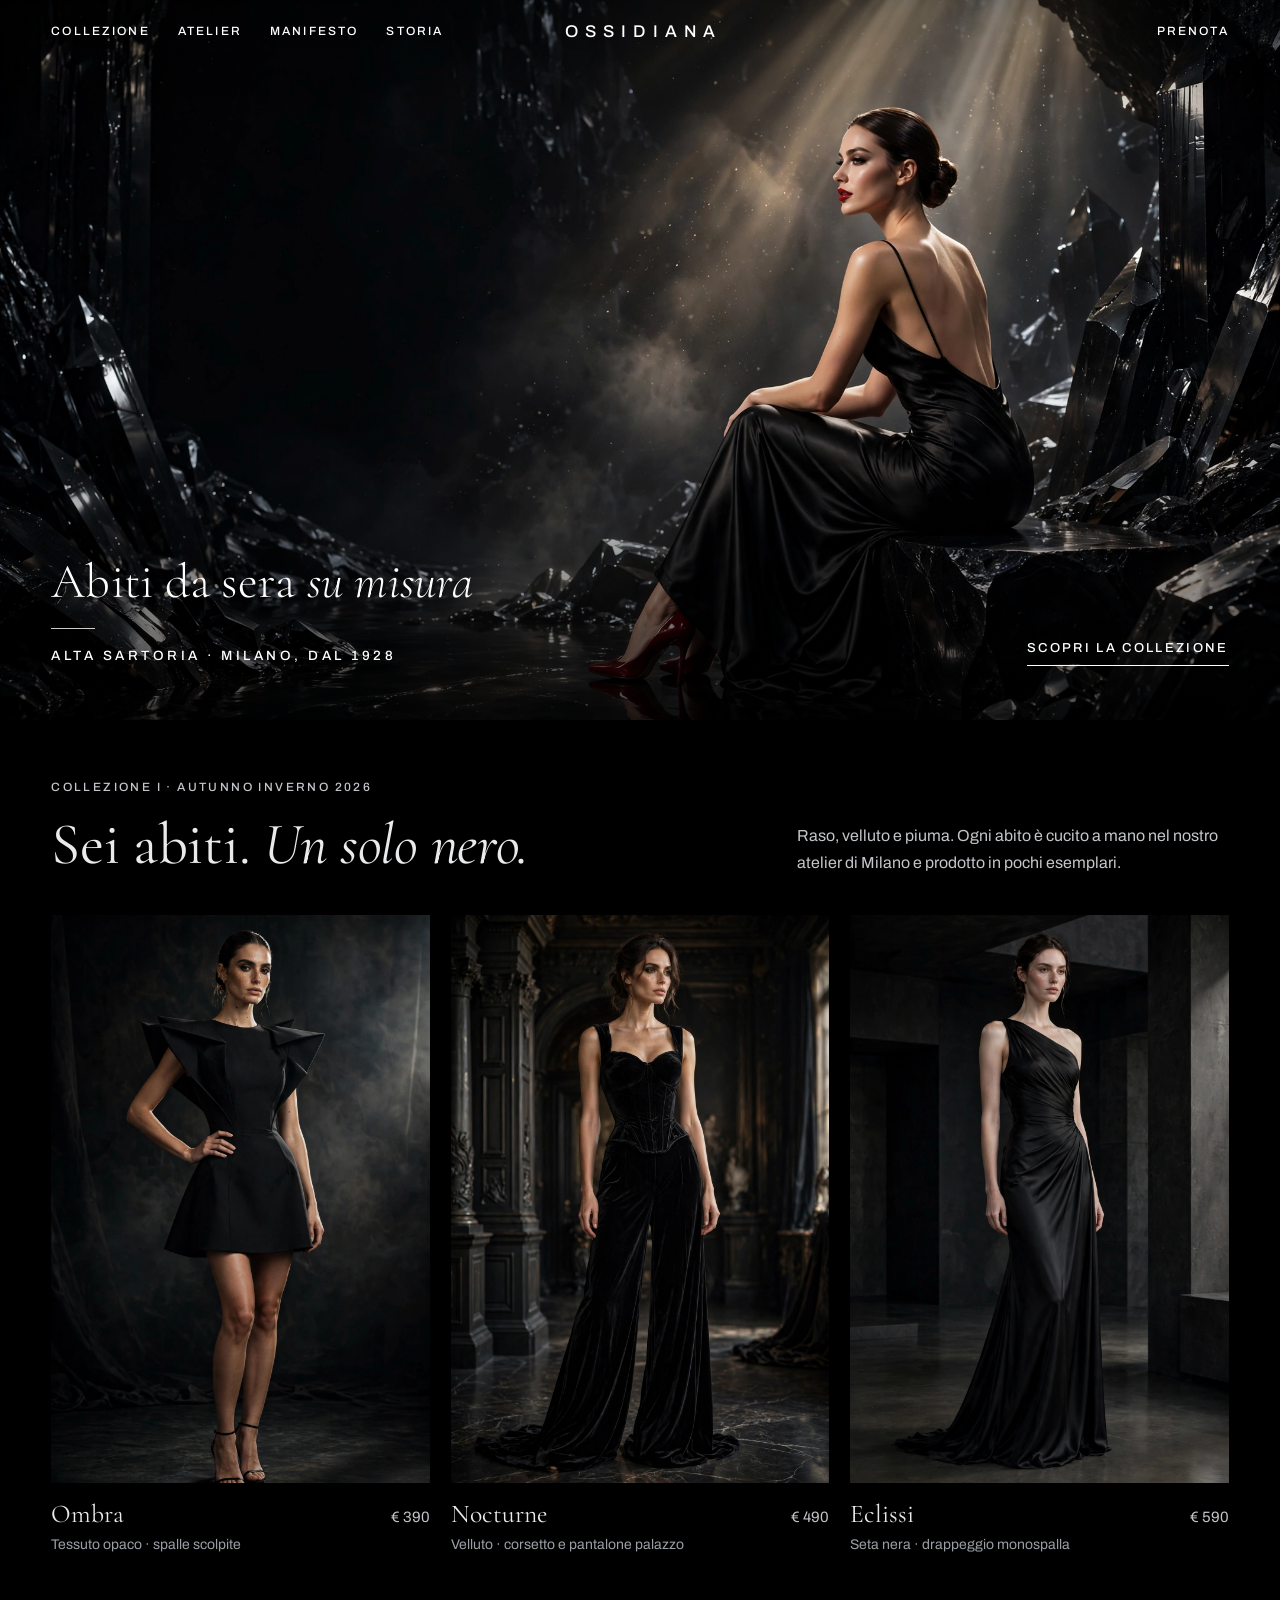
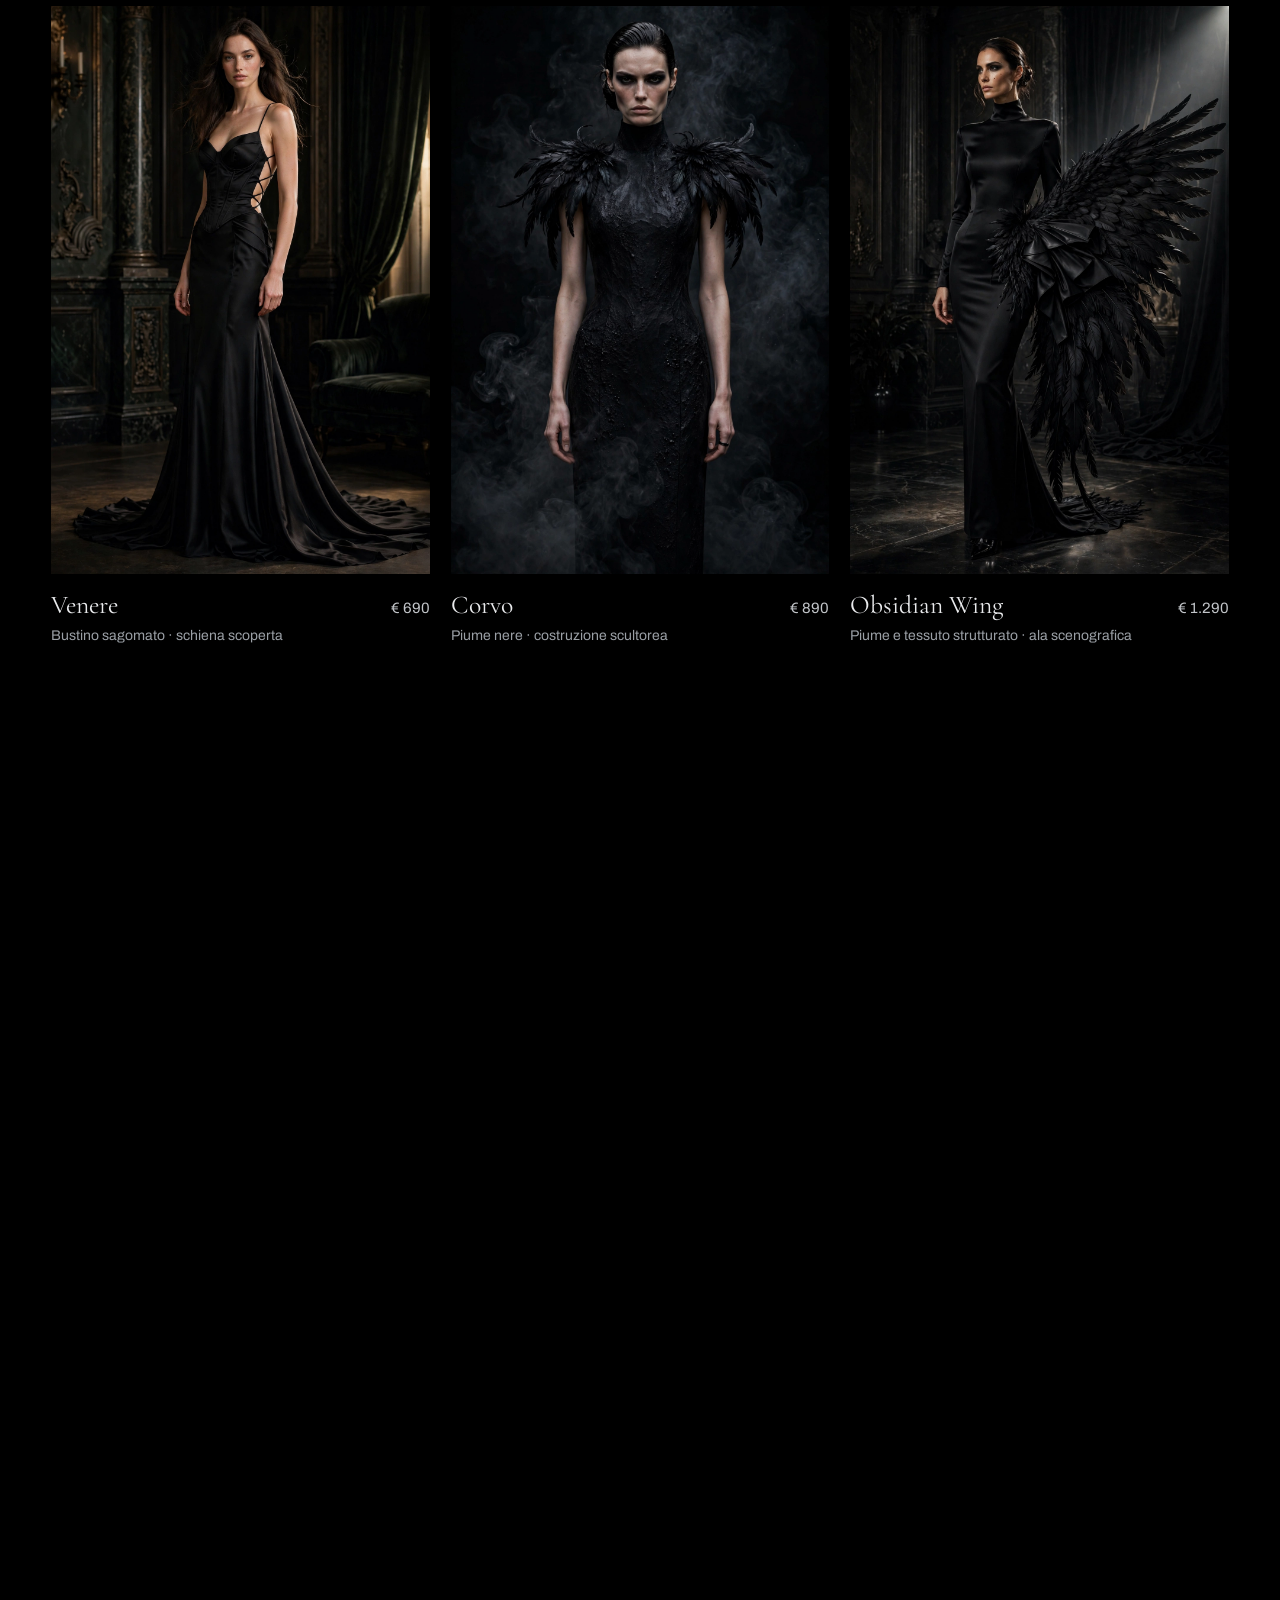
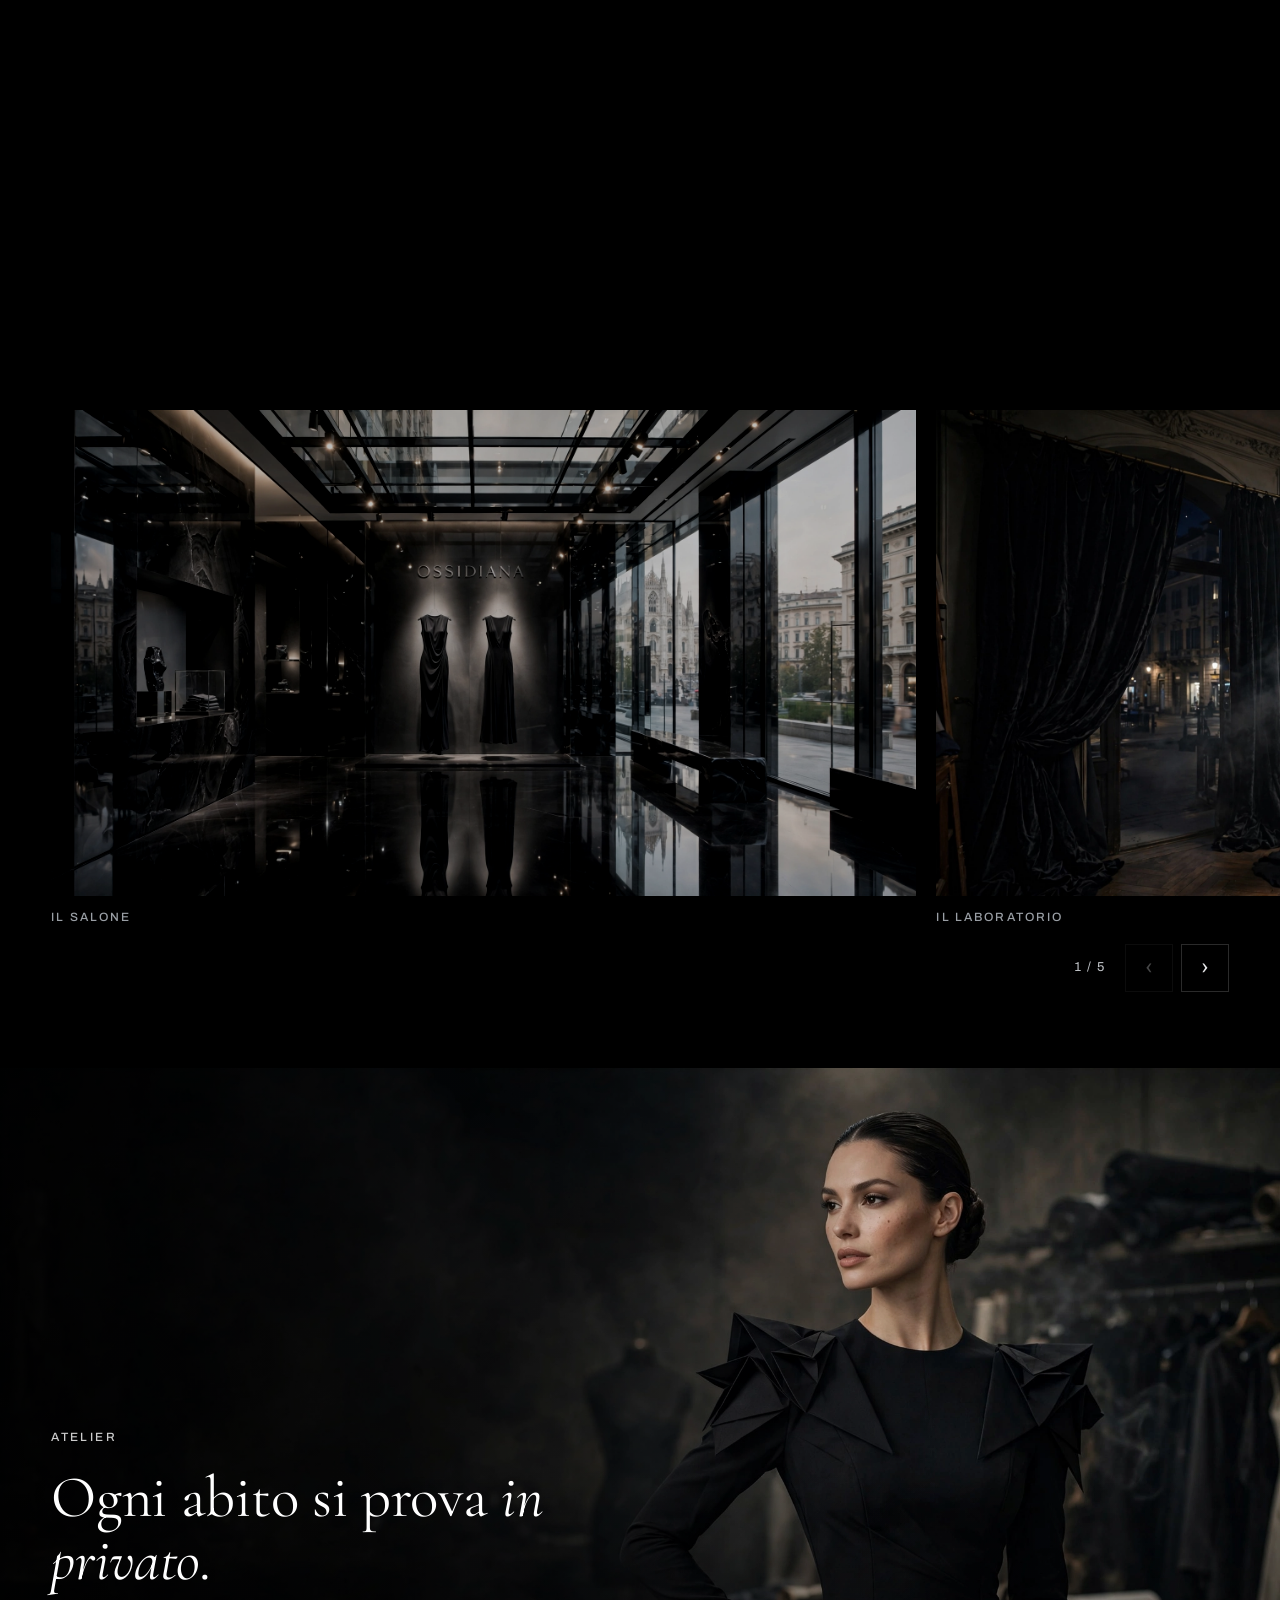
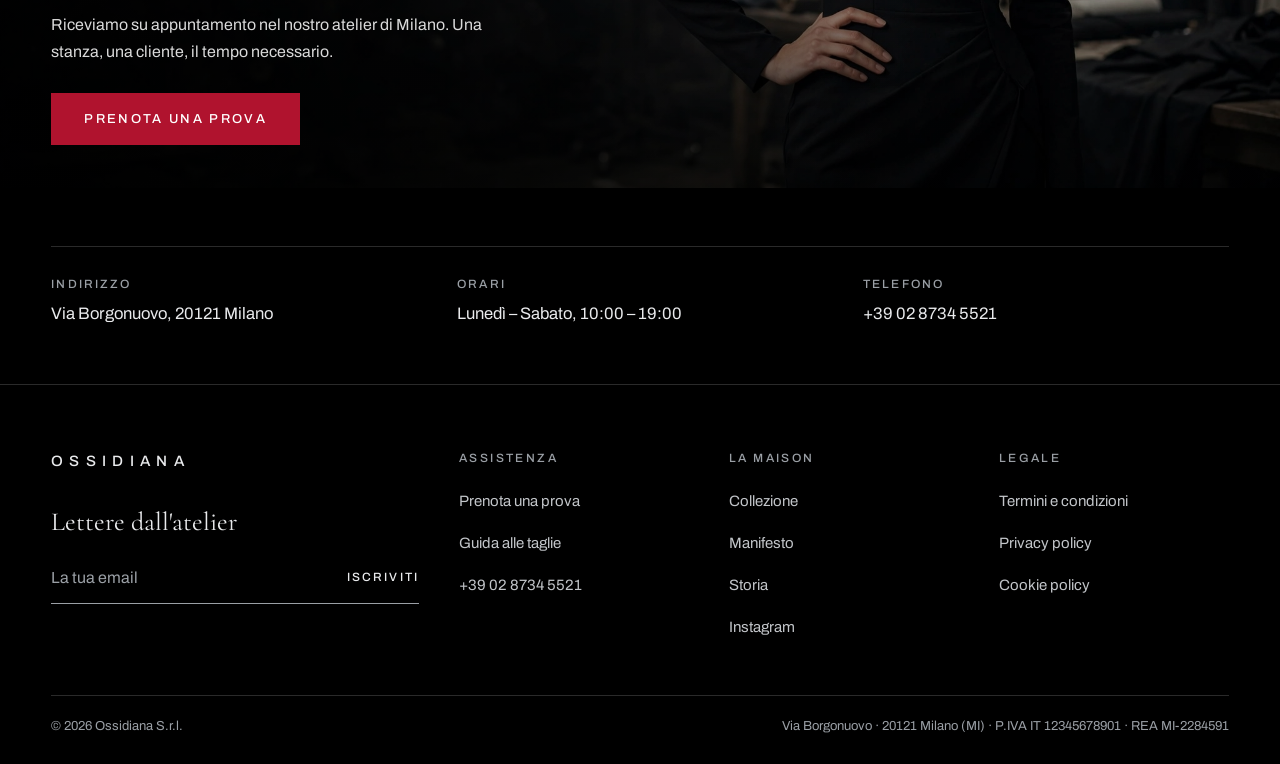
==== commit c7fbf3cb: "feat: sito a versione unica PC/mobile in stile brand di lusso - riscrittura CSS/JS: niente effetti a" ====
--- a/index.html
+++ b/index.html
@@ -3,350 +3,257 @@
 <head>
 <meta charset="UTF-8">
 <meta name="viewport" content="width=device-width, initial-scale=1">
-<title>Ossidiana — Collezione I · Autunno Inverno 2026</title>
+<meta name="robots" content="noindex, nofollow">
+<title>Ossidiana — Abiti da sera su misura · Alta sartoria a Milano</title>
 <meta name="description" content="Ossidiana — atelier di alta moda a Milano. Sei abiti, un solo nero: raso, velluto e piuma, cuciti a mano in pochi esemplari.">
+<meta name="theme-color" content="#000000">
 
 <link rel="icon" type="image/svg+xml" href="favicon.svg">
 <link rel="icon" type="image/png" sizes="32x32" href="favicon-32.png">
 <link rel="apple-touch-icon" href="apple-touch-icon.png">
 
 <meta property="og:type" content="website">
-<meta property="og:title" content="Ossidiana — Collezione I · Autunno Inverno 2026">
+<meta property="og:title" content="Ossidiana — Abiti da sera su misura · Alta sartoria a Milano">
 <meta property="og:description" content="Sei abiti, un solo nero: raso, velluto e piuma, cuciti a mano in pochi esemplari nell'atelier di Milano.">
 <meta property="og:image" content="og-image.jpg">
 <meta property="og:image:width" content="1200">
 <meta property="og:image:height" content="630">
 <meta name="twitter:card" content="summary_large_image">
-<meta name="twitter:title" content="Ossidiana — Collezione I · Autunno Inverno 2026">
+<meta name="twitter:title" content="Ossidiana — Abiti da sera su misura · Alta sartoria a Milano">
 <meta name="twitter:description" content="Sei abiti, un solo nero: raso, velluto e piuma, cuciti a mano in pochi esemplari nell'atelier di Milano.">
 <meta name="twitter:image" content="og-image.jpg">
 
 <link rel="preconnect" href="https://fonts.googleapis.com">
 <link rel="preconnect" href="https://fonts.gstatic.com" crossorigin>
-<link href="https://fonts.googleapis.com/css2?family=Cormorant+Garamond:ital,wght@0,300;0,400;0,500;1,300;1,400;1,500&family=Archivo:wdth,wght@62..125,300;62..125,400;62..125,500;62..125,600&family=JetBrains+Mono:wght@400&display=swap" rel="stylesheet">
-<link rel="stylesheet" href="css/styles.css?v=19">
+<link href="https://fonts.googleapis.com/css2?family=Cormorant+Garamond:ital,wght@0,300;0,400;0,500;1,300;1,400&family=Archivo:wght@400;500&display=swap" rel="stylesheet">
+<link rel="stylesheet" href="css/styles.css?v=35">
+<script>document.documentElement.classList.add('js')</script>
 </head>
 <body>
 
-  <!-- Curtain / intro -->
-  <div class="curtain" data-curtain>
-    <div class="curtain-intro" data-intro>
-      <div class="curtain-letters">
-        <span class="letter-mask"><span class="letter" data-l>O</span></span>
-        <span class="letter-mask"><span class="letter" data-l>S</span></span>
-        <span class="letter-mask"><span class="letter" data-l>S</span></span>
-        <span class="letter-mask"><span class="letter" data-l>I</span></span>
-        <span class="letter-mask"><span class="letter" data-l>D</span></span>
-        <span class="letter-mask"><span class="letter" data-l>I</span></span>
-        <span class="letter-mask"><span class="letter" data-l>A</span></span>
-        <span class="letter-mask"><span class="letter" data-l>N</span></span>
-        <span class="letter-mask"><span class="letter" data-l>A</span></span>
-      </div>
+  <header class="site-header">
+    <button type="button" class="nav-toggle" aria-expanded="false" aria-controls="menu">Menu</button>
+    <nav class="nav-main" aria-label="Principale">
+      <a href="#collezione">Collezione</a>
+      <a href="#atelier">Atelier</a>
+      <a href="manifesto.html">Manifesto</a>
+      <a href="storia.html">Storia</a>
+    </nav>
+    <a href="index.html" class="logo" aria-label="Ossidiana — home">OSSIDIANA</a>
+    <div class="nav-side">
+      <a href="#" data-prenota>Prenota</a>
     </div>
-    <div class="curtain-wipe" data-wipe></div>
-  </div>
-
-  <!-- Header -->
-  <div class="header-scrim" aria-hidden="true"></div>
-  <header class="site-header">
-    <a href="#hero" class="logo" data-goto="hero" data-label="Notte">OSSIDIANA</a>
-    <nav class="site-nav">
-      <a href="#manifesto" class="nav-manifesto-desktop" data-goto="manifesto" data-label="Manifesto">Manifesto</a>
-      <a href="manifesto.html" class="nav-manifesto-mobile" data-goto-page="manifesto.html" data-label="Manifesto">Manifesto</a>
-      <a href="#collezione" data-goto="collezione" data-label="La collezione">Collezione</a>
-      <a href="#atelier" data-goto="atelier" data-label="Atelier">Atelier</a>
-      <a href="storia.html" data-goto-page="storia.html" data-label="Storia">Storia</a>
-      <a href="#" data-prenota-open>Prenota</a>
-    </nav>
-    <button class="nav-toggle" type="button" aria-label="Menu" aria-expanded="false">
-      <span></span><span></span><span></span>
-    </button>
   </header>
 
-  <!-- Hero -->
-  <section class="hero" id="hero" data-sec="hero">
-    <div class="hero-sticky">
-      <img class="hero-img" data-hero-img src="assets/hero-atelier.webp" alt="Donna in abito nero, raggi di luce in un interno scuro, collezione Ossidiana" fetchpriority="high">
-      <div class="hero-dim" data-hero-dim></div>
-      <div class="hero-veil" data-hero-veil aria-hidden="true"></div>
-      <div class="hero-title" data-hero-title>
-        <div class="hero-title-main" data-hero-in>
-          <h1>Ciò che resta dopo la <i>luce</i>.</h1>
-          <div class="hero-subline">Alta sartoria a Milano. Edizione limitata, ogni abito cucito a mano.</div>
-          <a href="#collezione" class="btn btn-light" data-goto="collezione" data-label="La collezione">Entra nella collezione<span class="btn-arrow">→</span></a>
-        </div>
-        <div class="hero-scroll" data-hero-in>Scorri<span class="scroll-line"></span></div>
-      </div>
-    </div>
-  </section>
-
-  <!-- Manifesto teaser (solo mobile: il capitolo completo vive su manifesto.html) -->
-  <section class="manifesto-teaser" aria-label="Manifesto">
-    <div class="chapter-mark"><span class="chapter-num" aria-hidden="true">01</span><span class="chapter-name">Manifesto</span></div>
-    <p class="manifesto-teaser-text">Pochi gesti, materia densa, <i>nessun rumore</i>.</p>
-    <a href="manifesto.html" class="btn btn-outline" data-goto-page="manifesto.html" data-label="Manifesto">Leggi il manifesto<span class="btn-arrow">→</span></a>
-  </section>
-
-  <!-- Manifesto -->
-  <section class="manifesto" id="manifesto" data-sec="manifesto">
-    <div class="manifesto-sticky">
-      <img class="manifesto-img" data-manifesto-img src="assets/manifesto-bg.webp" alt="Dettaglio: spalline in piuma nera su abiti Ossidiana, roccia vulcanica" loading="lazy">
-      <div class="manifesto-dim"></div>
-      <div class="manifesto-veil" data-manifesto-veil aria-hidden="true"></div>
-      <div class="manifesto-content">
-        <div class="chapter-mark manifesto-eyebrow" data-manifesto-eyebrow><span class="chapter-num" aria-hidden="true">01</span><span class="chapter-name">Manifesto</span></div>
-        <p class="manifesto-text" data-words></p>
-        <div class="manifesto-fact" data-manifesto-fact>Fondata a Milano nel 1928 · meno di venti abiti l'anno.</div>
-        <a href="storia.html" class="btn btn-outline manifesto-cta" data-manifesto-cta data-goto-page="storia.html" data-label="Storia">La nostra storia</a>
-      </div>
-    </div>
-  </section>
-
-  <!-- Collezione -->
-  <section class="collezione" id="collezione" data-sec="collezione">
-    <div class="collezione-sticky">
-      <div class="collezione-track" data-track>
-        <div class="collezione-intro">
-          <div class="chapter-mark"><span class="chapter-num" aria-hidden="true">02</span><span class="chapter-name">La collezione</span></div>
-          <h2>Sei abiti.<br><i>Un solo nero.</i></h2>
-          <div class="body-text">Raso, velluto e piuma. Ogni abito è cucito a mano e prodotto in pochi esemplari.</div>
-          <button type="button" class="collezione-scroll-hint" data-scroll-hint>Scorri i sei abiti<span class="collezione-scroll-arrow" aria-hidden="true">→</span></button>
-        </div>
-
-        <a href="#" class="look-card" data-look="0">
-          <div class="look-card-media"><span class="look-card-tag">Spalla scolpita</span><img data-par src="assets/look-01.webp" alt="Ombra"></div>
-          <div class="look-card-row">
-            <div class="look-card-name"><span class="mono">01</span><span class="serif">Ombra</span></div>
-            <span class="look-card-price">€ 390</span>
+  <nav class="menu-panel" id="menu" aria-label="Menu">
+      <a href="#collezione">Collezione</a>
+      <a href="#atelier">Atelier</a>
+      <a href="manifesto.html">Manifesto</a>
+      <a href="storia.html">Storia</a>
+      <a href="#" data-prenota>Prenota una prova</a>
+      <div class="menu-info">Via Borgonuovo, Milano<br>Lunedì – Sabato, 10:00 – 19:00<br>Solo su appuntamento</div>
+  </nav>
+
+  <main>
+    <section class="hero">
+      <img src="assets/hero-cristalli.webp" alt="Donna in abito nero seduta tra cristalli neri, sotto un fascio di luce" fetchpriority="high" width="2048" height="1152">
+      <div class="hero-caption">
+        <h1>Abiti da sera <i>su misura</i><span>Alta sartoria · <em>Milano, dal 1928</em></span></h1>
+        <a href="#collezione" class="link">Scopri la collezione</a>
+      </div>
+    </section>
+
+    <section class="section" id="collezione" aria-labelledby="collezione-title">
+      <div class="section-head" data-reveal>
+        <div>
+          <span class="label">Collezione I · Autunno Inverno 2026</span>
+          <h2 class="title" id="collezione-title">Sei abiti. <i>Un solo nero.</i></h2>
+        </div>
+        <p class="text">Raso, velluto e piuma. Ogni abito è cucito a mano nel nostro atelier di Milano e prodotto in pochi esemplari.</p>
+      </div>
+      <div class="looks">
+      <a href="#" class="look" data-look="0" data-reveal>
+        <div class="look-media">
+          <img src="assets/look-01.webp" alt="Ombra, abito nero della collezione" loading="lazy" width="1280" height="1920">
+          <img class="look-alt" src="assets/look-01-b.webp" alt="" loading="lazy" width="1280" height="1920">
+        </div>
+        <div class="look-info">
+          <span class="look-name">Ombra</span>
+          <span class="look-price">€ 390</span>
+        </div>
+        <span class="look-mat">Tessuto opaco · spalle scolpite</span>
+      </a>
+      <a href="#" class="look" data-look="1" data-reveal>
+        <div class="look-media">
+          <img src="assets/look-02.webp" alt="Nocturne, abito nero della collezione" loading="lazy" width="1280" height="1920">
+          <img class="look-alt" src="assets/look-02-b.webp" alt="" loading="lazy" width="1280" height="1920">
+        </div>
+        <div class="look-info">
+          <span class="look-name">Nocturne</span>
+          <span class="look-price">€ 490</span>
+        </div>
+        <span class="look-mat">Velluto · corsetto e pantalone palazzo</span>
+      </a>
+      <a href="#" class="look" data-look="2" data-reveal>
+        <div class="look-media">
+          <img src="assets/look-03.webp" alt="Eclissi, abito nero della collezione" loading="lazy" width="1280" height="1920">
+          <img class="look-alt" src="assets/look-03-b.webp" alt="" loading="lazy" width="1280" height="1920">
+        </div>
+        <div class="look-info">
+          <span class="look-name">Eclissi</span>
+          <span class="look-price">€ 590</span>
+        </div>
+        <span class="look-mat">Seta nera · drappeggio monospalla</span>
+      </a>
+      <a href="#" class="look" data-look="3" data-reveal>
+        <div class="look-media">
+          <img src="assets/look-04.webp" alt="Venere, abito nero della collezione" loading="lazy" width="1280" height="1920">
+          <img class="look-alt" src="assets/look-04-b.webp" alt="" loading="lazy" width="1280" height="1920">
+        </div>
+        <div class="look-info">
+          <span class="look-name">Venere</span>
+          <span class="look-price">€ 690</span>
+        </div>
+        <span class="look-mat">Bustino sagomato · schiena scoperta</span>
+      </a>
+      <a href="#" class="look" data-look="4" data-reveal>
+        <div class="look-media">
+          <img src="assets/look-05.webp" alt="Corvo, abito nero della collezione" loading="lazy" width="1280" height="1920">
+          <img class="look-alt" src="assets/look-05-b.webp" alt="" loading="lazy" width="1280" height="1920">
+        </div>
+        <div class="look-info">
+          <span class="look-name">Corvo</span>
+          <span class="look-price">€ 890</span>
+        </div>
+        <span class="look-mat">Piume nere · costruzione scultorea</span>
+      </a>
+      <a href="#" class="look" data-look="5" data-reveal>
+        <div class="look-media">
+          <img src="assets/look-06.webp" alt="Obsidian Wing, abito nero della collezione" loading="lazy" width="1280" height="1920">
+          <img class="look-alt" src="assets/look-06-b.webp" alt="" loading="lazy" width="1280" height="1920">
+        </div>
+        <div class="look-info">
+          <span class="look-name">Obsidian Wing</span>
+          <span class="look-price">€ 1.290</span>
+        </div>
+        <span class="look-mat">Piume e tessuto strutturato · ala scenografica</span>
+      </a>
+      </div>
+    </section>
+
+    <section class="section" aria-labelledby="caldera-title">
+      <div class="split">
+        <a href="#" class="split-media portrait" data-caldera data-reveal aria-label="Apri la scheda di Caldera">
+          <img src="assets/materia-bg-b.webp" alt="Caldera, corsetto in ossidiana sfaccettata con gonna in seta e lava solidificata" loading="lazy" width="1344" height="1792">
+        </a>
+        <div class="split-body" data-reveal>
+          <span class="label">Pezzo unico · esemplare 1/1</span>
+          <h2 class="title" id="caldera-title">Caldera. La pietra si taglia come un <i>diamante</i>.</h2>
+          <p class="text">Corsetto scolpito a mano in ossidiana sfaccettata, vetro vulcanico nero. La gonna in seta si scioglie alla base in lava solidificata. Non verrà replicato.</p>
+          <span class="price-line">€ 3.200 — su appuntamento</span>
+          <div class="split-actions">
+            <a href="#" class="link" data-caldera>Scopri il pezzo unico</a>
           </div>
-          <div class="look-card-row look-card-sub"><span>Tessuto opaco alta qualità · spalle scolpite</span><span class="look-card-cta">Scopri →</span></div>
-        </a>
-
-        <a href="#" class="look-card" data-look="1">
-          <div class="look-card-media"><span class="look-card-tag">Corsetto in velluto</span><img data-par src="assets/look-02.webp" alt="Nocturne"></div>
-          <div class="look-card-row">
-            <div class="look-card-name"><span class="mono">02</span><span class="serif">Nocturne</span></div>
-            <span class="look-card-price">€ 490</span>
-          </div>
-          <div class="look-card-row look-card-sub"><span>Velluto · corsetto e pantalone palazzo</span><span class="look-card-cta">Scopri →</span></div>
-        </a>
-
-        <a href="#" class="look-card" data-look="2">
-          <div class="look-card-media"><span class="look-card-tag">Drappeggio monospalla</span><img data-par src="assets/look-03.webp" alt="Eclissi"></div>
-          <div class="look-card-row">
-            <div class="look-card-name"><span class="mono">03</span><span class="serif">Eclissi</span></div>
-            <span class="look-card-price">€ 590</span>
-          </div>
-          <div class="look-card-row look-card-sub"><span>Seta nera · drappeggio monospalla</span><span class="look-card-cta">Scopri →</span></div>
-        </a>
-
-        <a href="#" class="look-card" data-look="3">
-          <div class="look-card-media"><span class="look-card-tag">Schiena scoperta</span><img data-par src="assets/look-04.webp" alt="Venere"></div>
-          <div class="look-card-row">
-            <div class="look-card-name"><span class="mono">04</span><span class="serif">Venere</span></div>
-            <span class="look-card-price">€ 690</span>
-          </div>
-          <div class="look-card-row look-card-sub"><span>Bustino sagomato · schiena scoperta</span><span class="look-card-cta">Scopri →</span></div>
-        </a>
-
-        <a href="#" class="look-card" data-look="4">
-          <div class="look-card-media"><span class="look-card-tag">Piume scolpite a mano</span><img data-par src="assets/look-05.webp" alt="Corvo"></div>
-          <div class="look-card-row">
-            <div class="look-card-name"><span class="mono">05</span><span class="serif">Corvo</span></div>
-            <span class="look-card-price">€ 890</span>
-          </div>
-          <div class="look-card-row look-card-sub"><span>Piume nere · costruzione scultorea</span><span class="look-card-cta">Scopri →</span></div>
-        </a>
-
-        <a href="#" class="look-card" data-look="5">
-          <div class="look-card-media"><span class="look-card-tag">Il capo simbolo</span><img data-par src="assets/look-06.webp" alt="Obsidian Wing"></div>
-          <div class="look-card-row">
-            <div class="look-card-name"><span class="mono">06</span><span class="serif">Obsidian Wing</span></div>
-            <span class="look-card-price">€ 1.290</span>
-          </div>
-          <div class="look-card-row look-card-sub"><span>Piume e tessuto strutturato · ala scenografica</span><span class="look-card-cta">Scopri →</span></div>
-        </a>
-
-        <div class="collezione-spacer"></div>
-      </div>
-      <div class="collezione-mprogress" aria-hidden="true"><span data-mbar></span></div>
-      <div class="collezione-progress" data-collezione-progress><div class="collezione-progress-bar" data-bar></div></div>
-    </div>
-  </section>
-
-  <!-- Velluto -->
-  <section class="velluto" id="velluto" data-sec="velluto">
-    <div class="velluto-sticky">
-      <div class="chapter-mark velluto-mark-m"><span class="chapter-num" aria-hidden="true">03</span><span class="chapter-name">Materia</span></div>
-      <div class="velluto-clip" data-clip>
-        <picture>
-          <source media="(max-width: 760px), (hover: none) and (max-width: 1024px) and (orientation: portrait)" srcset="assets/materia-bg-c.webp">
-          <img class="velluto-clip-img" data-clip-img src="assets/materia-bg.webp" alt="Caldera, corsetto in ossidiana sfaccettata con gonna in seta e lava solidificata" loading="lazy">
-        </picture>
-        <div class="velluto-clip-shade"></div>
-        <button type="button" class="caldera-hotspot" data-caldera-look aria-label="Scopri il pezzo unico Caldera">
-          <span class="caldera-hotspot-label">Clicca per scoprire</span>
-        </button>
-      </div>
-      <button type="button" class="caldera-cta-m" data-caldera-look>Clicca per scoprire<span class="btn-arrow" aria-hidden="true">→</span></button>
-      <div class="velluto-pre" data-clip-pre><span>Cal</span><i>dera</i></div>
-      <div class="velluto-text" data-clip-text>
-        <div class="chapter-mark velluto-mark-d"><span class="chapter-num" aria-hidden="true">03</span><span class="chapter-name">Materia</span></div>
-        <div class="materia-tag">Pezzo unico · esemplare 1/1</div>
-        <h2>La pietra si taglia come un <i>diamante</i>.</h2>
-        <div class="body-text body-text-light">Corsetto scolpito a mano in ossidiana sfaccettata, vetro vulcanico nero. La gonna in seta si scioglie alla base in lava solidificata — solo pietra e seta, nessun tessuto aggiuntivo. Non verrà replicato.</div>
-        <a href="#atelier" class="btn btn-accent" data-goto="atelier" data-label="Atelier">Caldera · € 3.200 — Su appuntamento</a>
-      </div>
-    </div>
-  </section>
-
-  <!-- Atelier -->
-  <section class="atelier" id="atelier" data-sec="atelier">
-    <div class="atelier-media">
-      <img class="atelier-img" src="assets/atelier-bg.webp" alt="Interno dell'atelier Ossidiana a Milano" loading="lazy">
-      <div class="atelier-dim"></div>
-    </div>
-    <div class="atelier-content">
-      <div class="chapter-mark"><span class="chapter-num" aria-hidden="true">04</span><span class="chapter-name">Atelier</span></div>
-      <h2>Ogni abito si prova <i>in privato</i>.</h2>
-      <div class="body-text body-text-light">Riceviamo su appuntamento nel nostro atelier di Milano. Una stanza, una cliente, il tempo necessario.</div>
-      <div class="atelier-cta">
-        <a href="#" class="btn btn-accent" data-prenota-open>Prenota una prova</a>
-      </div>
-      <div class="atelier-info">
-        <div class="atelier-info-item"><span class="atelier-info-label">Indirizzo</span>Via Borgonuovo, Milano</div>
-        <div class="atelier-info-item"><span class="atelier-info-label">Orari</span>Lunedì – Sabato, 10:00 – 19:00</div>
-        <div class="atelier-info-item"><span class="atelier-info-label">Su appuntamento</span>+39 02 8734 5521</div>
-      </div>
-    </div>
-  </section>
-
-  <!-- Prenota -->
-  <div class="prenota-modal" data-prenota-modal>
-    <div class="prenota-modal-bg" data-prenota-modal-bg></div>
-    <div class="prenota-modal-panel" data-prenota-modal-panel>
-      <a href="#" class="prenota-modal-close" data-prenota-modal-close>Chiudi ✕</a>
-      <div class="prenota-intro">
-        <div class="eyebrow eyebrow-mono"><span class="eyebrow-rule"></span>PRENOTAZIONE</div>
-        <h2>Richiedi la tua <i>prova</i>.</h2>
-        <div class="body-text">Lasciaci i tuoi dati: confermiamo data e ora in atelier entro 24 ore.</div>
-      </div>
-      <form class="prenota-form" data-prenota-form>
-        <div class="prenota-row">
-          <label class="prenota-field">Nome e cognome<input type="text" name="nome" required></label>
-          <label class="prenota-field">Email<input type="email" name="email" required></label>
-        </div>
-        <div class="prenota-field">
-          <span class="prenota-label">Capo di interesse</span>
-          <div class="prenota-select" data-prenota-select>
-            <button type="button" class="prenota-select-btn" data-prenota-select-btn>
-              <span data-prenota-select-label>Nessuna preferenza</span>
-              <span class="prenota-select-arrow">▾</span>
-            </button>
-            <ul class="prenota-select-list" data-prenota-select-list>
-              <li data-value="">Nessuna preferenza</li>
-              <li data-value="01 — Ombra">01 — Ombra</li>
-              <li data-value="02 — Nocturne">02 — Nocturne</li>
-              <li data-value="03 — Eclissi">03 — Eclissi</li>
-              <li data-value="04 — Venere">04 — Venere</li>
-              <li data-value="05 — Corvo">05 — Corvo</li>
-              <li data-value="06 — Obsidian Wing">06 — Obsidian Wing</li>
-              <li data-value="Caldera — pezzo unico">Caldera — pezzo unico</li>
-            </ul>
-          </div>
-        </div>
-        <div class="prenota-field">
-          <span class="prenota-label">Giorno preferito</span>
-          <div class="prenota-calendar" data-prenota-calendar>
-            <div class="prenota-cal-head">
-              <button type="button" class="prenota-cal-nav" data-cal-prev aria-label="Mese precedente">‹</button>
-              <span data-cal-month></span>
-              <button type="button" class="prenota-cal-nav" data-cal-next aria-label="Mese successivo">›</button>
-            </div>
-            <div class="prenota-cal-dow">
-              <span>L</span><span>M</span><span>M</span><span>G</span><span>V</span><span>S</span><span>D</span>
-            </div>
-            <div class="prenota-cal-grid" data-cal-grid></div>
-          </div>
-        </div>
-        <label class="prenota-field"><span>Messaggio <span class="prenota-optional">(opzionale)</span></span><textarea name="messaggio" rows="3"></textarea></label>
-        <button type="submit" class="btn btn-accent">Invia richiesta</button>
-      </form>
-    </div>
-  </div>
-
-  <!-- Info modal (guida taglie, termini, privacy, cookie) -->
-  <div class="info-modal" data-info-modal>
-    <div class="prenota-modal-bg" data-info-modal-bg></div>
-    <div class="prenota-modal-panel info-modal-panel" data-info-modal-panel>
-      <a href="#" class="prenota-modal-close" data-info-modal-close>Chiudi ✕</a>
-      <div class="eyebrow eyebrow-mono" data-info-eyebrow><span class="eyebrow-rule"></span></div>
-      <h2 data-info-title></h2>
-      <div class="info-body" data-info-body></div>
-    </div>
-  </div>
-
-  <!-- Footer -->
+        </div>
+      </div>
+    </section>
+
+    <section class="section statement" aria-label="Manifesto">
+      <div class="statement-inner" data-reveal>
+        <span class="label">Manifesto</span>
+        <p class="quote">Ossidiana nasce quando la lava incontra l'aria e si raffredda in un istante. Disegniamo abiti allo stesso modo: <i>pochi gesti, materia densa, nessun rumore.</i></p>
+        <span class="price-line">Fondata a Milano nel 1928 · meno di venti abiti l'anno</span>
+        <div class="statement-actions">
+          <a href="manifesto.html" class="link">Leggi il manifesto</a>
+          <a href="storia.html" class="link">La nostra storia</a>
+        </div>
+      </div>
+    </section>
+
+    <section class="strip-wrap" aria-label="L'atelier in immagini" data-reveal>
+      <div class="strip" data-strip tabindex="0">
+          <figure class="strip-item" style="--ar:2048/1152">
+            <img src="assets/atelier-boutique.webp" alt="Il salone dell'atelier, con due abiti esposti e le vetrate sulla città" loading="lazy" width="2048" height="1152">
+            <figcaption>Il salone</figcaption>
+          </figure>
+          <figure class="strip-item" style="--ar:2048/1152">
+            <img src="assets/storia-bg.webp" alt="Il laboratorio: manichino, tavolo da taglio e bozzetti alle pareti" loading="lazy" width="2048" height="1152">
+            <figcaption>Il laboratorio</figcaption>
+          </figure>
+          <figure class="strip-item" style="--ar:2048/1152">
+            <img src="assets/passerella.webp" alt="Una modella in abito nero sfila tra due fasci di luce e cristalli neri" loading="lazy" width="2048" height="1152">
+            <figcaption>La sfilata</figcaption>
+          </figure>
+          <figure class="strip-item" style="--ar:2048/1152">
+            <img src="assets/banda-tre-modelle.webp" alt="Tre modelle in abito nero tra cristalli di ossidiana" loading="lazy" width="2048" height="1152">
+            <figcaption>Collezione I</figcaption>
+          </figure>
+          <figure class="strip-item" style="--ar:1920/1280">
+            <img src="assets/storia-feather.webp" alt="Una piuma nera sulla seta, con l'etichetta Ossidiana" loading="lazy" width="1920" height="1280">
+            <figcaption>La piuma</figcaption>
+          </figure>
+      </div>
+      <div class="strip-controls">
+        <span class="strip-count" data-strip-count aria-live="polite">1 / 5</span>
+        <button type="button" class="strip-btn" data-strip-prev aria-label="Foto precedente">‹</button>
+        <button type="button" class="strip-btn" data-strip-next aria-label="Foto successiva">›</button>
+      </div>
+    </section>
+
+    <section class="page-hero feature atelier" id="atelier" style="--ar:16/9;--pos:70% 50%" aria-labelledby="atelier-title">
+      <img src="assets/atelier-bg.webp" alt="Una cliente nell'atelier Ossidiana a Milano" loading="lazy" width="2048" height="1152">
+      <div class="page-hero-text" data-reveal>
+        <span class="label">Atelier</span>
+        <h2 class="title" id="atelier-title">Ogni abito si prova <i>in privato</i>.</h2>
+        <p class="text">Riceviamo su appuntamento nel nostro atelier di Milano. Una stanza, una cliente, il tempo necessario.</p>
+        <div class="split-actions"><a href="#" class="btn" data-prenota>Prenota una prova</a></div>
+      </div>
+    </section>
+    <section class="section" aria-label="Indirizzo e orari">
+      <div class="info-row" data-reveal>
+        <div><span>Indirizzo</span>Via Borgonuovo, 20121 Milano</div>
+        <div><span>Orari</span>Lunedì – Sabato, 10:00 – 19:00</div>
+        <div><span>Telefono</span><a href="tel:+390287345521">+39 02 8734 5521</a></div>
+      </div>
+    </section>
+  </main>
+
   <footer class="site-footer">
     <div class="footer-top">
       <div class="footer-brand">
         <div class="footer-logo">OSSIDIANA</div>
-        <div class="footer-newsletter">
-          <div class="footer-newsletter-title">Lettere dall'atelier</div>
-          <form class="newsletter-form" data-newsletter-form>
-            <input type="email" name="email" placeholder="La tua email" required aria-label="La tua email">
-            <button type="submit">Iscriviti</button>
-          </form>
-        </div>
+        <div class="newsletter-title">Lettere dall'atelier</div>
+        <form class="newsletter-form" data-newsletter-form>
+          <input type="email" name="email" placeholder="La tua email" required aria-label="La tua email">
+          <button type="submit">Iscriviti</button>
+        </form>
       </div>
       <div class="footer-col">
-        <div class="footer-col-title">Assistenza</div>
-        <a href="#" data-info-open="taglie">Guida alle taglie</a>
-        <a href="#" data-prenota-open>Contatti</a>
+        <span class="label">Assistenza</span>
+        <button type="button" data-prenota>Prenota una prova</button>
+        <button type="button" data-info="taglie">Guida alle taglie</button>
+        <a href="tel:+390287345521">+39 02 8734 5521</a>
       </div>
       <div class="footer-col">
-        <div class="footer-col-title">Il brand</div>
-        <a href="#manifesto" class="nav-manifesto-desktop" data-goto="manifesto" data-label="Manifesto">Manifesto</a>
-        <a href="manifesto.html" class="nav-manifesto-mobile" data-goto-page="manifesto.html" data-label="Manifesto">Manifesto</a>
-        <a href="storia.html" data-goto-page="storia.html" data-label="Storia">Storia</a>
-        <a href="#atelier" data-goto="atelier" data-label="Atelier">Atelier</a>
-        <a href="#" target="_blank" rel="noopener">Instagram</a>
+        <span class="label">La maison</span>
+        <a href="#collezione">Collezione</a>
+        <a href="manifesto.html">Manifesto</a>
+        <a href="storia.html">Storia</a>
+        <a href="#" rel="noopener">Instagram</a>
       </div>
       <div class="footer-col">
-        <div class="footer-col-title">Legale</div>
-        <a href="#" data-info-open="termini">Termini e condizioni</a>
-        <a href="#" data-info-open="privacy">Privacy policy</a>
-        <a href="#" data-info-open="cookie">Cookie policy</a>
+        <span class="label">Legale</span>
+        <button type="button" data-info="termini">Termini e condizioni</button>
+        <button type="button" data-info="privacy">Privacy policy</button>
+        <button type="button" data-info="cookie">Cookie policy</button>
       </div>
     </div>
-    <div class="footer-divider"></div>
     <div class="footer-bottom">
       <span>© 2026 Ossidiana S.r.l.</span>
       <span>Via Borgonuovo · 20121 Milano (MI) · P.IVA IT 12345678901 · REA MI-2284591</span>
     </div>
   </footer>
 
-  <!-- Look overlay -->
-  <div class="overlay" data-ov>
-    <div class="overlay-bg" data-ov-bg></div>
-    <img class="overlay-img" data-ov-img src="assets/look-01.webp" alt="">
-    <div class="overlay-views" data-ov-views></div>
-    <div class="overlay-panel" data-ov-panel>
-      <div class="eyebrow eyebrow-mono" data-ov-eyebrow>LOOK 01 / 06</div>
-      <h2 data-ov-name></h2>
-      <div class="overlay-mat" data-ov-mat></div>
-      <div class="body-text" data-ov-desc></div>
-      <div class="overlay-note"><span class="overlay-note-label">Nota dell'atelier</span><span data-ov-note></span></div>
-      <div class="overlay-price" data-ov-price></div>
-      <div class="overlay-bespoke">Su misura — le misure si prendono in atelier, durante la prova.</div>
-      <div class="overlay-actions">
-        <a href="#" class="btn btn-light" data-ov-book>Richiedi appuntamento</a>
-      </div>
-      <div class="overlay-disclaimer">Eventuali modifiche al capo (lunghezza, vestibilità, dettagli) concordate in prova comportano un costo aggiuntivo, comunicato prima del pagamento in salone.</div>
-    </div>
-    <a href="#" class="overlay-close" data-ov-close>Chiudi ✕</a>
-  </div>
-
-  <script src="js/main.js?v=8"></script>
+  <script src="js/main.js?v=12"></script>
 </body>
 </html>
--- a/css/styles.css
+++ b/css/styles.css
@@ -1,1996 +1,959 @@
 /* ==========================================================================
-   Ossidiana — Collezione 01 · Autunno Inverno 2026
+   Ossidiana — Collezione I · Autunno Inverno 2026
+   Una sola struttura per ogni schermo: le griglie si riducono, il resto no.
    ========================================================================== */
 
 :root {
-  --bg: #0a0a0a;
-  --bg-alt: #131313;
-  --bg-curtain: #060606;
+  /* un solo nero, ovunque (anche dietro le foto e nei campi) */
+  --bg: #000;
+  --bg-alt: #000;
   --text: #e9eaec;
-  --muted-1: #9ca1a7;
-  --muted-2: #7d8288;
-  --muted-3: #aeb3b8;
-  --muted-4: #c7cbcf;
-  --border-subtle: #23252a;
-  --border-mid: #34373c;
+  --muted: #c2c5c9;
+  --muted-2: #9a9fa5;
+  --line: #2a2a2a;
   --accent: #b0132e;
-  --accent-dim: #6e0c1d;
-  --meta-text: #5b6066;
+  --accent-hover: #c8173a;
 
   --font-serif: 'Cormorant Garamond', serif;
   --font-sans: 'Archivo', sans-serif;
-  --font-mono: 'JetBrains Mono', monospace;
+
+  --gutter: clamp(20px, 4vw, 56px);
+  --header-h: 64px;
+  --ease: cubic-bezier(.2, .7, .2, 1);
 }
 
 * { box-sizing: border-box; }
 
-html, body {
+html {
+  background: var(--bg);
+  scroll-behavior: smooth;
+  scroll-padding-top: var(--header-h);
+  overflow-x: clip;
+  -webkit-text-size-adjust: 100%;
+}
+
+body {
   margin: 0;
   background: var(--bg);
-  -webkit-font-smoothing: antialiased;
-}
-
-body {
   color: var(--text);
   font-family: var(--font-sans);
-}
-
-a {
-  color: inherit;
-  text-decoration: none;
-  transition: opacity .35s, color .35s;
-}
-a:hover { opacity: .7; }
-
-::selection {
-  background: var(--accent);
-  color: var(--bg);
-}
-
-/* Fine paper grain — keeps flat dark backgrounds from reading as digital-flat */
-body::after {
-  content: '';
-  position: fixed;
-  inset: 0;
-  z-index: 100;
-  pointer-events: none;
-  opacity: .05;
-  mix-blend-mode: overlay;
-  background-image: url("data:image/svg+xml,%3Csvg xmlns='http://www.w3.org/2000/svg' width='180' height='180'%3E%3Cfilter id='n'%3E%3CfeTurbulence type='fractalNoise' baseFrequency='0.9' numOctaves='2' stitchTiles='stitch'/%3E%3C/filter%3E%3Crect width='100%25' height='100%25' filter='url(%23n)'/%3E%3C/svg%3E");
-}
-
+  font-size: 16px;
+  line-height: 1.6;
+  -webkit-font-smoothing: antialiased;
+}
+
+a { color: inherit; text-decoration: none; }
 img { display: block; max-width: 100%; }
-
-h1, h2, p { margin: 0; }
-
-.eyebrow {
-  font-size: 11px;
-  letter-spacing: .24em;
+h1, h2, h3, p, figure, blockquote { margin: 0; }
+button { font: inherit; color: inherit; }
+
+::selection { background: var(--accent); color: #fff; }
+
+:focus-visible { outline: 1px solid var(--text); outline-offset: 3px; }
+
+/* ---------- Tipografia ---------- */
+
+.label {
+  font-size: 12px;
+  font-weight: 500;
+  letter-spacing: .2em;
   text-transform: uppercase;
-  color: var(--muted-3);
-}
-.eyebrow-mono {
-  font-family: var(--font-mono);
-  letter-spacing: .2em;
-  color: var(--muted-2);
-}
-.eyebrow-light { color: var(--muted-3); }
-.hero-eyebrow { display: flex; align-items: center; gap: 14px; }
-.eyebrow-rule { width: 30px; height: 1px; background: var(--accent); flex-shrink: 0; }
-
-.hero-subline {
+  color: var(--muted);
+}
+
+.title {
   font-family: var(--font-serif);
-  font-style: italic;
-  font-weight: 300;
-  font-size: clamp(17px, 1.6vw, 21px);
-  color: var(--muted-3);
-  max-width: 34ch;
-}
-
-.body-text {
-  font-size: 15px;
-  font-weight: 300;
+  font-weight: 400;
+  font-size: clamp(34px, 4.6vw, 66px);
+  line-height: 1.08;
+  letter-spacing: -.005em;
+  font-variant-numeric: lining-nums;
+}
+.title i { font-style: italic; }
+
+.text {
+  color: var(--muted);
+  font-size: clamp(16px, 1.2vw, 18px);
   line-height: 1.7;
-  letter-spacing: .005em;
-  color: var(--muted-1);
-  text-wrap: pretty;
-}
-.body-text-light { color: var(--muted-4); }
-@media (max-width: 760px), (hover: none) and (max-height: 500px), (hover: none) and (max-width: 1024px) and (orientation: portrait) {
-  .body-text { font-size: 16px; line-height: 1.65; color: var(--muted-3); }
-}
+  max-width: 48ch;
+}
+
+.link {
+  position: relative;
+  display: inline-flex;
+  align-items: center;
+  gap: 10px;
+  padding: 10px 0 6px;
+  font-size: 13px;
+  font-weight: 500;
+  letter-spacing: .18em;
+  text-transform: uppercase;
+  border-bottom: 1px solid currentColor;
+  background: none;
+  border-top: 0;
+  border-left: 0;
+  border-right: 0;
+  cursor: pointer;
+  transition: opacity .3s;
+}
+.link:hover { opacity: .65; }
 
 .btn {
   display: inline-flex;
   align-items: center;
-  gap: 10px;
-  padding: 17px 30px;
-  font-size: 11px;
-  letter-spacing: .16em;
+  justify-content: center;
+  min-height: 52px;
+  padding: 0 32px;
+  border: 1px solid var(--accent);
+  background: var(--accent);
+  color: #fff;
+  font-family: var(--font-sans);
+  font-size: 13px;
+  font-weight: 500;
+  letter-spacing: .18em;
   text-transform: uppercase;
-  font-weight: 600;
-}
-.btn-arrow {
-  display: inline-block;
-  transition: transform .35s cubic-bezier(.2, .7, .2, 1);
-}
-.btn:hover .btn-arrow { transform: translateX(5px); }
-.btn-light { background: var(--text); color: var(--bg); transition: background .4s, color .4s; }
-.btn-light:hover { background: var(--accent); color: var(--text); opacity: 1; }
-.btn-outline { border: 1px solid var(--accent); transition: border-color .35s, background .35s; }
-.btn-outline:hover { border-color: var(--accent); background: rgba(176, 19, 46, .14); opacity: 1; }
-.btn-accent { background: var(--accent); color: var(--text); transition: background .35s; }
-.btn-accent:hover { background: #c81b3c; opacity: 1; }
-
-/* ---------- Curtain / intro ---------- */
-
-.curtain {
+  cursor: pointer;
+  transition: background .3s, border-color .3s, color .3s;
+}
+.btn:hover { background: var(--accent-hover); border-color: var(--accent-hover); }
+
+.btn-ghost {
+  background: transparent;
+  border-color: rgba(233, 234, 236, .5);
+  color: var(--text);
+}
+.btn-ghost:hover { background: var(--text); border-color: var(--text); color: var(--bg); }
+
+/* Comparsa morbida, una volta sola (attiva solo con JS) */
+.js [data-reveal] {
+  opacity: 0;
+  transform: translateY(14px);
+  transition: opacity 1s var(--ease), transform 1s var(--ease);
+}
+.js [data-reveal].is-in { opacity: 1; transform: none; }
+
+@media (prefers-reduced-motion: reduce) {
+  html { scroll-behavior: auto; }
+  .js [data-reveal] { opacity: 1; transform: none; transition: none; }
+}
+
+/* ---------- Header ---------- */
+
+.site-header {
+  position: fixed;
+  inset: 0 0 auto 0;
+  z-index: 50;
+  height: var(--header-h);
+  padding: 0 var(--gutter);
+  display: grid;
+  grid-template-columns: 1fr auto 1fr;
+  align-items: center;
+  color: #fff;
+  border-bottom: 1px solid transparent;
+  transition: background .4s, border-color .4s;
+}
+.site-header.is-solid,
+.site-header.menu-open {
+  background: rgba(0, 0, 0, .96);
+  border-bottom-color: var(--line);
+}
+
+.logo {
+  grid-column: 2;
+  grid-row: 1;
+  font-weight: 500;
+  font-size: 17px;
+  letter-spacing: .42em;
+  margin-right: -.42em; /* compensa la spaziatura dopo l'ultima lettera */
+}
+
+.nav-main, .nav-side {
+  grid-row: 1;
+  display: flex;
+  align-items: center;
+  gap: 28px;
+}
+.nav-main { grid-column: 1; }
+.nav-side { grid-column: 3; justify-content: flex-end; }
+
+.nav-main a, .nav-side a, .nav-toggle {
+  position: relative;
+  font-size: 12px;
+  font-weight: 500;
+  letter-spacing: .18em;
+  text-transform: uppercase;
+  transition: opacity .3s;
+}
+.nav-main a:hover, .nav-side a:hover { opacity: .65; }
+.nav-main a[aria-current="page"] { opacity: .55; }
+/* area di tocco più ampia, aspetto invariato */
+.nav-main a::before, .nav-side a::before, .nav-toggle::before {
+  content: '';
+  position: absolute;
+  inset: -14px -8px;
+}
+
+.nav-toggle {
+  display: none;
+  grid-column: 1;
+  grid-row: 1;
+  justify-self: start;
+  background: none;
+  border: 0;
+  padding: 0;
+  cursor: pointer;
+}
+
+/* Menu a schermo intero (telefono e tablet) */
+.menu-panel {
   position: fixed;
   inset: 0;
-  z-index: 60;
-  background: var(--bg-curtain);
-  display: flex;
-  align-items: center;
-  justify-content: center;
-  transform: translateY(0);
-  will-change: transform;
-}
-
-.curtain-intro {
+  z-index: 49;
+  background: var(--bg);
+  padding: calc(var(--header-h) + 32px) var(--gutter) 40px;
   display: flex;
   flex-direction: column;
-  align-items: center;
-  gap: 20px;
-}
-
-.curtain-letters {
-  display: flex;
-  font-size: clamp(34px, 6vw, 84px);
-  font-weight: 400;
-  font-stretch: 100%;
-  letter-spacing: .22em;
-  padding-left: .22em;
-}
-.letter-mask { overflow: hidden; display: block; }
-.letter {
-  display: block;
-  transform: translateY(110%);
+  align-items: flex-start;
   opacity: 0;
-  transition: transform 1s cubic-bezier(.77, 0, .18, 1), opacity 1s;
-}
-
-.curtain-wipe {
-  position: absolute;
-  inset: 0;
-  display: flex;
-  align-items: center;
-  justify-content: center;
-  opacity: 0;
+  visibility: hidden;
+  transition: opacity .35s, visibility 0s .35s;
+  overflow-y: auto;
+}
+.menu-panel.is-open { opacity: 1; visibility: visible; transition: opacity .35s; }
+.menu-panel a {
   font-family: var(--font-serif);
-  font-style: italic;
-  font-size: clamp(40px, 6vw, 96px);
-  font-weight: 300;
-}
-
-/* ---------- Header / nav ---------- */
-
-.header-scrim {
-  position: fixed;
-  top: 0; left: 0; right: 0;
-  height: 130px;
-  z-index: 39;
-  pointer-events: none;
-  background: linear-gradient(to bottom, rgba(0,0,0,.55), rgba(0,0,0,0));
-}
-
-.site-header {
-  position: fixed;
-  top: 0; left: 0; right: 0;
-  z-index: 40;
-  display: flex;
-  justify-content: space-between;
-  align-items: center;
-  padding: 28px clamp(20px, 4vw, 56px);
-  mix-blend-mode: difference;
-  color: var(--text);
-}
-.logo {
-  font-size: 17px;
-  font-weight: 500;
-  font-stretch: 100%;
-  letter-spacing: .22em;
-}
-.site-nav {
-  display: flex;
-  gap: clamp(16px, 2.6vw, 40px);
-  font-size: 11px;
-  letter-spacing: .16em;
-  text-transform: uppercase;
-  font-weight: 500;
-}
-.site-nav a {
+  font-size: 36px;
+  line-height: 1.55;
+}
+.menu-panel a[aria-current="page"] { color: var(--muted-2); }
+.menu-info {
+  margin-top: auto;
+  padding-top: 32px;
+  color: var(--muted);
+  font-size: 15px;
+  line-height: 1.8;
+}
+
+@media (max-width: 900px) {
+  .nav-main { display: none; }
+  .nav-toggle { display: block; }
+}
+@media (min-width: 901px) {
+  .menu-panel { display: none; }
+}
+
+/* ---------- Hero (home) ---------- */
+
+/* Le foto non vengono mai deformate né tagliate a caso: ogni riquadro ha le
+   proporzioni della sua foto. Solo l'apertura su schermi molto larghi o
+   verticali taglia, ancorata alla figura (piedi compresi). */
+.hero {
   position: relative;
-  padding-bottom: 3px;
-}
-.site-nav a::after {
-  content: '';
-  position: absolute;
-  left: 0; right: 100%;
-  bottom: 0;
-  height: 1px;
-  background: var(--accent);
-  transition: right .35s cubic-bezier(.2, .7, .2, 1);
-}
-.site-nav a:hover { opacity: 1; }
-.site-nav a:hover::after { right: 0; }
-.site-nav a.is-current { opacity: 1; }
-.site-nav a.is-current::after { right: 0; }
-
-.nav-toggle {
-  position: relative;
-  z-index: 41;
-  display: none;
-  flex-direction: column;
-  gap: 5px;
-  background: none;
-  border: none;
-  padding: 8px;
-  margin: -8px;
-  cursor: pointer;
-}
-.nav-toggle span {
-  display: block;
-  width: 22px;
-  height: 1px;
-  background: currentColor;
-  transition: transform .3s, opacity .3s;
-}
-.nav-toggle.is-open span:nth-child(1) { transform: translateY(6px) rotate(45deg); }
-.nav-toggle.is-open span:nth-child(2) { opacity: 0; }
-.nav-toggle.is-open span:nth-child(3) { transform: translateY(-6px) rotate(-45deg); }
-
-@media (max-width: 760px), (hover: none) and (max-height: 500px), (hover: none) and (max-width: 1024px) and (orientation: portrait) {
-  .nav-toggle { display: flex; }
-  .site-nav {
-    position: fixed;
-    inset: 0;
-    z-index: 39;
-    isolation: isolate;
-    background: var(--bg-curtain);
-    mix-blend-mode: normal;
-    flex-direction: column;
-    /* centred via the flexible spacers below, not justify-content:center:
-       that pushes the first link (Manifesto) above the top edge, out of
-       scroll reach, whenever Safari's visible height is shorter than the menu */
-    justify-content: flex-start;
-    align-items: stretch;
-    gap: 0;
-    padding: 84px clamp(28px, 8vw, 56px) 32px;
-    overflow-y: auto;
-    transform: translateY(-100%);
-    transition: transform .5s cubic-bezier(.77, 0, .18, 1);
-    pointer-events: none;
-  }
-  .site-nav.nav-open {
-    transform: translateY(0);
-    pointer-events: auto;
-  }
-  .site-nav::before,
-  .site-nav::after { content: ''; flex: 1 0 0; }
-  .site-header.nav-is-open {
-    mix-blend-mode: normal;
-  }
-  .site-nav a {
-    display: flex;
-    align-items: center;
-    padding: 18px 0;
-    border-bottom: 1px solid var(--border-subtle);
-    font-family: var(--font-serif);
-    font-weight: 300;
-    font-size: clamp(28px, 8vw, 40px);
-    letter-spacing: -.01em;
-    text-transform: none;
-  }
-  .site-nav a:last-child {
-    border-bottom: none;
-    align-self: flex-start;
-    margin-top: 28px;
-    padding: 17px 30px;
-    background: var(--accent);
-    color: var(--text);
-    font-family: var(--font-sans);
-    font-size: 11px;
-    letter-spacing: .16em;
-    text-transform: uppercase;
-    font-weight: 600;
-  }
-}
-
-.chapter-indicator {
-  position: fixed;
-  left: clamp(20px, 4vw, 56px);
-  bottom: 28px;
-  z-index: 40;
-  display: flex;
-  gap: 14px;
-  align-items: baseline;
-  mix-blend-mode: difference;
-  color: var(--text);
-  font-family: var(--font-mono);
-  font-size: 11px;
-  letter-spacing: .14em;
-}
-.chapter-indicator [data-ch-l] { text-transform: uppercase; }
-/* On mobile the fixed indicator sits on top of body copy in every section */
-@media (max-width: 760px), (hover: none) and (max-height: 500px), (hover: none) and (max-width: 1024px) and (orientation: portrait) {
-  .chapter-indicator { display: none; }
-}
-.chapter-rule {
-  width: 40px;
-  height: 1px;
-  background: var(--accent);
-  align-self: center;
-}
-
-/* ---------- Hero ---------- */
-
-.hero {
-  height: 220vh;
-  position: relative;
-}
-.hero-sticky {
-  position: sticky;
-  top: 0;
-  height: 100vh;
+  aspect-ratio: 16 / 9;
+  max-height: 100vh;
+  max-height: 100svh;
+  width: 100%;
   overflow: hidden;
-}
-.hero-sticky { background: var(--bg); }
-.hero-img {
-  position: absolute;
-  top: 0;
-  right: 0;
-  height: 100%;
-  width: auto;
-  max-width: none;
-  transform: scale(1.12);
-  transform-origin: right center;
-  will-change: transform;
-}
-@media (max-width: 760px), (hover: none) and (max-height: 500px), (hover: none) and (max-width: 1024px) and (orientation: portrait) {
-  .hero { height: auto; }
-  .hero-sticky {
-    position: relative;
-    top: auto;
-    height: 88vh;
-    min-height: 520px;
-  }
-  .hero-img {
-    left: 0;
-    width: 100%;
-    height: 100%;
-    object-fit: cover;
-    object-position: 78% 26%;
-    transform: none !important;
-    transform-origin: center;
-  }
-  .hero-title { bottom: clamp(28px, 6vh, 60px); }
-}
-.hero-dim {
-  position: absolute;
-  inset: 0;
-  background: linear-gradient(180deg, rgba(6, 6, 6, .55) 0%, rgba(6, 6, 6, .2) 40%, rgba(6, 6, 6, .9) 100%);
-  opacity: .85;
-}
-.hero-veil {
-  position: absolute;
-  inset: 0;
-  background: rgb(7, 7, 7);
-  opacity: 0;
-  pointer-events: none;
-}
-.hero-title {
-  position: absolute;
-  left: clamp(20px, 4vw, 56px);
-  right: clamp(20px, 4vw, 56px);
-  bottom: clamp(80px, 12vh, 140px);
-  display: flex;
-  justify-content: space-between;
-  align-items: flex-end;
-  gap: 32px;
-  flex-wrap: wrap;
-}
-.hero-title-main {
-  display: flex;
-  flex-direction: column;
-  gap: 28px;
-  opacity: 0;
-  transform: translateY(40px);
-  transition: opacity 1.4s, transform 1.4s cubic-bezier(.2, .7, .2, 1);
-}
-.hero-title-main h1 {
-  font-family: var(--font-serif);
-  font-weight: 300;
-  font-size: clamp(56px, 9vw, 148px);
-  line-height: .88;
-  letter-spacing: -.02em;
-  max-width: 11ch;
-  text-wrap: balance;
-}
-.hero-scroll {
-  display: flex;
-  flex-direction: column;
-  align-items: center;
-  gap: 12px;
-  font-size: 10px;
-  letter-spacing: .24em;
-  text-transform: uppercase;
-  color: var(--muted-3);
-  opacity: 0;
-  transition: opacity 1.4s .3s;
-}
-.scroll-line {
-  width: 1px;
-  height: 56px;
-  background: linear-gradient(var(--text), transparent);
-}
-
-/* ---------- Manifesto ---------- */
-
-.manifesto {
-  height: 260vh;
-  position: relative;
-  background: var(--bg-alt);
-}
-.manifesto-sticky {
-  position: sticky;
-  top: 0;
-  height: 100vh;
-  overflow: hidden;
-}
-.manifesto-img {
+  color: #fff;
+  background: #000;
+}
+.hero img {
   position: absolute;
   inset: 0;
   width: 100%;
   height: 100%;
   object-fit: cover;
-  object-position: 34% 52%;
-  transform: scale(1.1);
-  will-change: transform;
-}
-.manifesto-dim {
-  position: absolute;
-  inset: 0;
-  background:
-    linear-gradient(255deg, rgba(7, 7, 7, .05) 0%, rgba(7, 7, 7, .3) 50%, rgba(7, 7, 7, .7) 85%),
-    linear-gradient(0deg, rgba(7, 7, 7, .3) 0%, rgba(7, 7, 7, 0) 32%);
-}
-.manifesto-veil {
-  position: absolute;
-  inset: 0;
-  background: rgb(7, 7, 7);
-  opacity: .5;
-  pointer-events: none;
-}
-.manifesto-numeral {
-  position: absolute;
-  bottom: 6%;
-  left: clamp(20px, 4vw, 56px);
-  font-family: var(--font-serif);
-  font-weight: 300;
-  font-size: clamp(90px, 11vw, 200px);
-  line-height: 1;
-  color: transparent;
-  -webkit-text-stroke: 1px rgba(233, 234, 236, .16);
-  pointer-events: none;
-  user-select: none;
-  opacity: 0;
-  transition: opacity .3s;
-}
-.manifesto-content {
-  position: absolute;
-  top: 50%;
-  right: clamp(20px, 6vw, 100px);
-  transform: translateY(-50%);
-  width: min(46vw, 620px);
-  display: flex;
-  flex-direction: column;
-  gap: 26px;
-  z-index: 2;
-}
-.manifesto-eyebrow {
-  display: flex;
-  align-items: center;
-  gap: 14px;
-  opacity: 0;
-  transform: translateX(24px);
-  transition: opacity .3s, transform .3s;
-}
-.manifesto-text {
-  font-family: var(--font-serif);
-  font-weight: 300;
-  font-size: clamp(30px, 3.4vw, 58px);
-  line-height: 1.16;
-  letter-spacing: -.01em;
-  text-wrap: pretty;
-  display: flex;
-  flex-wrap: wrap;
-  column-gap: .26em;
-}
-.manifesto-text .word {
-  opacity: .12;
-  transition: opacity .4s;
-}
-.manifesto-fact {
-  padding-left: 16px;
-  border-left: 2px solid var(--accent);
-  font-family: var(--font-mono);
-  font-size: 11px;
-  letter-spacing: .06em;
-  color: var(--muted-4);
-  opacity: 0;
-  transform: translateX(24px);
-  transition: opacity .3s, transform .3s;
-}
-.manifesto-cta {
-  align-self: flex-start;
-  opacity: 0;
-  transform: translateX(24px);
-  transition: opacity .3s, transform .3s;
-}
-@media (max-width: 760px), (hover: none) and (max-height: 500px), (hover: none) and (max-width: 1024px) and (orientation: portrait) {
-  /* Su mobile il capitolo Manifesto non e' inline nella home: vive da
-     solo su manifesto.html (vedi nav-manifesto-desktop/-mobile). */
-  .manifesto { display: none; }
-}
-
-/* Richiamo in home verso manifesto.html, al posto del capitolo inline */
-.manifesto-teaser { display: none; }
-@media (max-width: 760px), (hover: none) and (max-height: 500px), (hover: none) and (max-width: 1024px) and (orientation: portrait) {
-  /* nero pieno come la Collezione che segue: nessuna cucitura tra le due */
-  .manifesto-teaser {
-    display: flex;
-    flex-direction: column;
-    align-items: flex-start;
-    gap: 22px;
-    padding: 56px 24px 24px;
-    background: var(--bg-curtain);
-  }
-  .manifesto-teaser .eyebrow { display: flex; align-items: center; gap: 14px; }
-  .manifesto-teaser-text {
-    font-family: var(--font-serif);
-    font-weight: 300;
-    font-size: clamp(30px, 8.5vw, 40px);
-    line-height: 1.1;
-    letter-spacing: -.01em;
-  }
-}
-
-/* ---------- Collezione ---------- */
-
-.collezione {
-  height: 760vh;
-  position: relative;
-  background: var(--bg-curtain);
-}
-.collezione-sticky {
-  position: sticky;
-  top: 0;
-  height: 100vh;
-  overflow: hidden;
-}
-.collezione-track {
-  display: flex;
-  align-items: center;
-  gap: 6vw;
-  height: 100%;
-  padding: 0 8vw;
-  width: max-content;
-  will-change: transform;
-}
-.collezione-intro {
-  width: min(80vw, 520px);
-  display: flex;
-  flex-direction: column;
-  gap: 28px;
-  flex-shrink: 0;
-}
-.collezione-intro h2 {
-  font-family: var(--font-serif);
-  font-weight: 300;
-  font-size: clamp(52px, 7vw, 112px);
-  line-height: .9;
-  letter-spacing: -.02em;
-}
-.collezione-intro .body-text { max-width: 36ch; font-size: 17px; }
-.collezione-scroll-hint {
-  display: none;
-  align-items: center;
-  gap: 8px;
-  font-family: var(--font-mono);
-  font-size: 10px;
-  letter-spacing: .2em;
-  text-transform: uppercase;
-  color: var(--muted-2);
-}
-.collezione-scroll-arrow {
-  display: inline-block;
-  animation: collezione-scroll-nudge 1.6s ease-in-out infinite;
-}
-@keyframes collezione-scroll-nudge {
-  0%, 100% { transform: translateX(0); }
-  50% { transform: translateX(6px); }
-}
-
-.look-card {
-  flex-shrink: 0;
-  display: flex;
-  flex-direction: column;
-  gap: 18px;
-  width: min(72vw, 440px);
-}
-.look-card-media {
-  position: relative;
-  height: min(66vh, 620px);
-  overflow: hidden;
-  background: var(--bg-alt);
-  transition: transform .6s cubic-bezier(.2, .7, .2, 1);
-}
-.look-card-media::after {
+  object-position: 50% 100%;
+}
+@media (max-aspect-ratio: 1 / 1) {
+  .hero { aspect-ratio: auto; height: 100vh; height: 100svh; min-height: 520px; }
+  .hero img { object-position: 70% 100%; }
+}
+.hero::before, .page-hero::before {
   content: '';
   position: absolute;
   inset: 0;
   z-index: 1;
-  box-shadow: inset 0 0 50px 16px rgba(0, 0, 0, .65);
+  background:
+    linear-gradient(to bottom, rgba(0,0,0,.5) 0, rgba(0,0,0,0) 20%),
+    linear-gradient(to top, rgba(0,0,0,.7) 0, rgba(0,0,0,0) 48%);
   pointer-events: none;
 }
-.look-card-tag {
+.hero-caption {
   position: absolute;
-  top: 18px;
-  left: 18px;
   z-index: 2;
+  left: var(--gutter);
+  right: var(--gutter);
+  bottom: clamp(28px, 6vh, 56px);
   display: flex;
-  align-items: center;
-  gap: 8px;
-  font-family: var(--font-mono);
-  font-size: 10px;
-  letter-spacing: .1em;
+  align-items: flex-end;
+  justify-content: space-between;
+  gap: 16px 40px;
+  flex-wrap: wrap;
+}
+.hero-caption h1 {
+  font-family: var(--font-serif);
+  font-size: clamp(34px, 3.8vw, 60px);
+  font-weight: 300;
+  line-height: 1.05;
+  letter-spacing: .005em;
+  text-shadow: 0 2px 24px rgba(0,0,0,.45);
+}
+.hero-caption h1 i { font-style: italic; font-weight: 300; white-space: nowrap; }
+.hero-caption h1 em { font-style: normal; white-space: nowrap; }
+/* lineetta sottile tra titolo e sottotitolo */
+.hero-caption h1 span::before {
+  content: '';
+  display: block;
+  width: 44px;
+  height: 1px;
+  margin-bottom: 16px;
+  background: rgba(255,255,255,.8);
+}
+.hero-caption h1 span {
+  display: block;
+  margin-top: 20px;
+  font-family: var(--font-sans);
+  font-size: clamp(13px, 1.05vw, 16px);
+  font-weight: 500;
+  letter-spacing: .26em;
   text-transform: uppercase;
-  color: var(--accent);
-  background: rgba(8, 9, 11, .5);
-  backdrop-filter: blur(6px);
-  border: 1px solid rgba(196, 18, 48, .35);
-  padding: 7px 12px;
-}
-.look-card-tag::before {
-  content: '';
-  width: 5px;
-  height: 5px;
-  border-radius: 50%;
-  background: var(--accent);
-  flex-shrink: 0;
-}
-.look-card-media img {
+  line-height: 1.6;
+  text-shadow: 0 1px 12px rgba(0,0,0,.7);
+  color: #fff;
+}
+
+/* ---------- Sezioni ---------- */
+
+/* spazi contenuti: due sezioni vicine sommano i loro padding */
+.section { padding: clamp(36px, 4.5vw, 64px) var(--gutter); }
+.section-tight { padding-top: 0; }
+
+/* Foto a tutta larghezza tra due sezioni, alle sue proporzioni */
+.band { margin: 0; width: 100%; aspect-ratio: var(--ar, 16 / 9); max-height: 100vh; max-height: 100svh; overflow: hidden; background: var(--bg-alt); }
+.band img { width: 100%; height: 100%; object-fit: cover; }
+
+.section-head {
+  display: flex;
+  align-items: flex-end;
+  justify-content: space-between;
+  gap: 16px 48px;
+  flex-wrap: wrap;
+  margin-bottom: clamp(24px, 3vw, 40px);
+}
+.section-head .label { display: block; margin-bottom: 16px; }
+
+/* ---------- Collezione ---------- */
+
+.looks {
+  display: grid;
+  grid-template-columns: repeat(3, minmax(0, 1fr));
+  gap: clamp(32px, 4vw, 56px) clamp(12px, 1.6vw, 24px);
+}
+
+.look {
+  display: block;
+  width: 100%;
+  padding: 0;
+  background: none;
+  border: 0;
+  text-align: left;
+  cursor: pointer;
+}
+.look-media {
+  position: relative;
+  aspect-ratio: 2 / 3;
+  overflow: hidden;
+  background: var(--bg-alt);
+}
+.look-media img {
+  position: absolute;
+  inset: 0;
   width: 100%;
   height: 100%;
   object-fit: cover;
-  transform: scale(1.18);
-  will-change: transform;
-}
-.look-card[data-look="4"] .look-card-media img {
-  object-position: 50% 8%;
-  transform: scale(1.02);
-}
-.look-card-row {
+  transition: opacity .6s var(--ease);
+}
+.look-media .look-alt { opacity: 0; }
+/* foto più lunghe del riquadro (Corvo, 1:2): intere, senza tagliare testa e piedi */
+@media (hover: hover) {
+  .look:hover .look-alt { opacity: 1; }
+}
+.look-info {
   display: flex;
   justify-content: space-between;
   align-items: baseline;
-  gap: 16px;
-}
-.look-card-name {
+  gap: 12px;
+  margin-top: 16px;
+}
+.look-name {
+  font-family: var(--font-serif);
+  font-size: clamp(22px, 2vw, 28px);
+  line-height: 1.2;
+}
+.look-price { font-size: 15px; color: var(--muted); white-space: nowrap; }
+.look-mat { display: block; margin-top: 4px; font-size: 14px; color: var(--muted-2); line-height: 1.5; }
+
+@media (max-width: 900px) {
+  .looks { grid-template-columns: repeat(2, minmax(0, 1fr)); }
+}
+@media (max-width: 480px) {
+  .look-info { flex-direction: column; gap: 2px; margin-top: 12px; }
+  .look-mat { font-size: 13px; }
+}
+
+/* ---------- Blocco diviso (Caldera, Atelier) ---------- */
+
+.split {
+  display: grid;
+  grid-template-columns: minmax(0, 1fr) minmax(0, 1fr);
+  align-items: center;
+  gap: clamp(32px, 6vw, 96px);
+}
+.split-media { overflow: hidden; background: var(--bg-alt); }
+.split-media img { width: 100%; height: 100%; object-fit: cover; }
+.split-media.portrait { aspect-ratio: 3 / 4; }
+.split-media.landscape { aspect-ratio: 16 / 9; }
+.split-body { display: flex; flex-direction: column; align-items: flex-start; gap: 22px; max-width: 520px; }
+.split-actions { display: flex; flex-wrap: wrap; align-items: center; gap: 16px 28px; margin-top: 8px; }
+.price-line { font-size: 15px; color: var(--muted); letter-spacing: .04em; }
+
+.info-list {
+  display: grid;
+  gap: 14px;
+  width: 100%;
+  margin-top: 8px;
+  padding-top: 22px;
+  border-top: 1px solid var(--line);
+  font-size: 14px;
+}
+.info-list div { display: grid; grid-template-columns: 130px 1fr; gap: 12px; }
+.info-list span { color: var(--muted-2); font-size: 12px; letter-spacing: .16em; text-transform: uppercase; padding-top: 2px; }
+
+@media (min-width: 901px) {
+  .split-reverse .split-media { order: 2; }
+}
+@media (max-width: 900px) {
+  .split { grid-template-columns: 1fr; }
+}
+@media (max-width: 420px) {
+  .info-list div { grid-template-columns: 1fr; gap: 2px; }
+}
+
+/* ---------- Manifesto (home) ---------- */
+
+/* Manifesto: solo testo, centrato */
+.statement { text-align: center; padding-top: clamp(56px, 7vw, 104px); padding-bottom: clamp(28px, 3vw, 40px); }
+.statement-inner { display: flex; flex-direction: column; align-items: center; gap: 22px; max-width: 1100px; margin: 0 auto; }
+.statement .quote {
+  font-family: var(--font-serif);
+  font-size: clamp(28px, 3.8vw, 54px);
+  line-height: 1.25;
+  max-width: 22em;
+}
+.statement .quote i { color: var(--muted); }
+
+/* Striscia di foto che scorre in orizzontale: foto intere (altezza fissa,
+   larghezza dalle proporzioni), frecce per chi preferisce toccare. */
+.strip-wrap { padding: 0 0 clamp(48px, 6vw, 88px); }
+.strip {
+  position: relative;
   display: flex;
-  gap: 14px;
-  align-items: baseline;
-}
-.look-card-name .mono {
-  font-family: var(--font-mono);
-  font-size: 11px;
-  color: var(--muted-2);
-}
-.look-card-name .serif {
-  font-family: var(--font-serif);
-  font-size: 32px;
-}
-.look-card-price { font-size: 13px; color: var(--muted-4); }
-.look-card-sub {
-  font-family: var(--font-serif);
-  font-style: italic;
-  font-weight: 300;
-  font-size: 16px;
-  color: var(--muted-3);
-}
-.look-card-cta {
-  font-family: var(--font-sans);
-  font-style: normal;
-  letter-spacing: .14em;
-  text-transform: uppercase;
-  font-size: 10px;
-  color: var(--text);
-  transition: color .35s;
-  flex-shrink: 0;
-}
-.look-card:hover .look-card-cta { color: var(--accent); }
-.look-card:hover .look-card-media { transform: scale(1.035); }
-.collezione-spacer { width: 10vw; flex-shrink: 0; }
-
-.collezione-progress {
-  position: fixed;
-  left: 0;
-  right: clamp(20px, 4vw, 56px);
-  bottom: 28px;
-  height: 1px;
-  background: var(--border-subtle);
-  opacity: 0;
-  pointer-events: none;
-  transition: opacity .3s;
-  z-index: 40;
-}
-.collezione-progress-bar {
-  height: 1px;
+  gap: clamp(12px, 1.6vw, 24px);
+  overflow-x: auto;
+  scroll-snap-type: x proximity;
+  scroll-padding: 0 var(--gutter);
+  padding: 0 var(--gutter);
+  scrollbar-width: none;
+  -webkit-overflow-scrolling: touch;
+}
+.strip::-webkit-scrollbar { display: none; }
+.strip-item { margin: 0; flex: none; scroll-snap-align: start; }
+.strip-item img {
+  height: clamp(240px, 38vw, 600px);
+  width: auto;
+  max-width: none;
+  aspect-ratio: var(--ar);
+}
+.strip-item figcaption { margin-top: 12px; font-size: 12px; font-weight: 500; letter-spacing: .18em; text-transform: uppercase; color: var(--muted-2); }
+/* il salone è molto più chiaro delle altre foto: riportato in tono */
+.strip-item:first-child img { filter: brightness(.72) contrast(1.08) saturate(.85); }
+.strip-controls { display: flex; align-items: center; justify-content: flex-end; gap: 8px; padding: 16px var(--gutter) 0; }
+.strip-count { margin-right: 12px; font-size: 13px; color: var(--muted); letter-spacing: .1em; font-variant-numeric: tabular-nums; }
+.strip-btn {
+  width: 48px; height: 48px;
+  background: none;
+  border: 1px solid var(--line);
+  cursor: pointer;
+  font-size: 22px;
+  line-height: 1;
+  transition: border-color .3s, opacity .3s;
+}
+.strip-btn:hover:not(:disabled) { border-color: var(--muted); }
+.strip-btn:disabled { opacity: .3; cursor: default; }
+@media (max-width: 600px) {
+  .strip-item img { height: 44vw; }
+}
+
+.statement-actions { display: flex; flex-wrap: wrap; justify-content: center; gap: 8px 36px; }
+
+/* Atelier: foto a tutta larghezza, testo a sinistra sopra la parte scura */
+.feature::before { background: linear-gradient(to right, rgba(0,0,0,.8) 0, rgba(0,0,0,.45) 45%, rgba(0,0,0,0) 75%), linear-gradient(to top, rgba(0,0,0,.55) 0, rgba(0,0,0,0) 45%); }
+.atelier .page-hero-text { max-width: 560px; top: 50%; bottom: auto; transform: translateY(-50%); }
+.atelier .split-actions { margin-top: 28px; }
+
+.info-row { display: grid; grid-template-columns: repeat(3, minmax(0, 1fr)); gap: 24px 40px; border-top: 1px solid var(--line); padding-top: 28px; font-size: clamp(16px, 1.3vw, 19px); }
+.info-row span { display: block; margin-bottom: 6px; font-size: 12px; font-weight: 500; letter-spacing: .18em; text-transform: uppercase; color: var(--muted-2); }
+@media (max-width: 700px) { .info-row { grid-template-columns: 1fr; } }
+
+/* ---------- Pagine interne ---------- */
+
+/* Foto alle sue proporzioni (--ar), mai più alta dello schermo; se deve
+   tagliare, tiene la parte alta (--pos) dove ci sono i volti. */
+.page-hero {
+  position: relative;
+  aspect-ratio: var(--ar, 16 / 9);
+  max-height: 100vh;
+  max-height: 100svh;
   width: 100%;
-  background: var(--accent);
-  transform-origin: left;
-  transform: scaleX(0);
-}
-@media (max-width: 760px), (hover: none) and (max-height: 500px), (hover: none) and (max-width: 1024px) and (orientation: portrait) {
-  .collezione-progress { display: none; }
-  .collezione { height: auto; background: var(--bg-curtain); }
-  .collezione-sticky {
-    position: relative;
-    top: auto;
-    height: auto;
-    overflow: visible;
-  }
-  .collezione-track {
-    display: flex;
-    height: auto;
-    width: auto;
-    padding: 32px 24px 48px;
-    gap: 20px;
-    overflow-x: auto;
-    scroll-snap-type: x proximity;
-    scrollbar-width: thin;
-    scrollbar-color: var(--accent-dim) transparent;
-  }
-  /* without it, snapping to "start" glues each card to the screen edge */
-  .collezione-track { scroll-padding-inline: 24px; align-items: flex-start; }
-  .collezione-track::-webkit-scrollbar { height: 6px; }
-  .collezione-track::-webkit-scrollbar-track { background: transparent; }
-  .collezione-track::-webkit-scrollbar-thumb { background: var(--accent-dim); border-radius: 3px; }
-  .collezione-intro { width: 82vw; scroll-snap-align: start; }
-  .collezione-scroll-hint { display: flex; }
-  .look-card { width: 78vw; scroll-snap-align: start; }
-  .look-card-media { height: 58vh; transform: none !important; }
-  .look-card-media img { transform: scale(1.02) !important; }
-  .collezione-spacer { width: 4vw; }
-}
-
-/* ---------- Velluto ---------- */
-
-.velluto {
-  height: 260vh;
-  position: relative;
-  background: var(--bg-curtain);
-}
-.velluto-sticky {
-  position: sticky;
-  top: 0;
-  height: 100vh;
   overflow: hidden;
-}
-.velluto-clip {
+  color: #fff;
+  background: #000;
+}
+.page-hero img {
   position: absolute;
   inset: 0;
-  clip-path: inset(22% 36% 22% 36%);
-  will-change: clip-path;
-  cursor: pointer;
-}
-.velluto-clip-img {
   width: 100%;
   height: 100%;
   object-fit: cover;
-  object-position: 62% 40%;
-  transform: scale(1.02);
-  filter: grayscale(.35) brightness(.85);
-}
-.velluto-clip-shade {
+  object-position: var(--pos, 50% 30%);
+}
+.page-hero-text {
   position: absolute;
-  inset: 0;
-  background:
-    linear-gradient(90deg, rgba(6, 6, 6, .85), rgba(6, 6, 6, .1) 60%),
-    linear-gradient(0deg, rgba(6, 6, 6, .85) 0%, rgba(6, 6, 6, 0) 14%);
-}
-.caldera-hotspot {
-  position: absolute;
-  top: 60%;
-  left: 55%;
-  width: 22px;
-  height: 22px;
-  transform: translate(-50%, -50%);
-  z-index: 3;
+  z-index: 2;
+  left: var(--gutter);
+  right: var(--gutter);
+  bottom: clamp(32px, 7vh, 72px);
+  max-width: 760px;
+}
+.page-hero-text .label { display: block; margin-bottom: 18px; color: rgba(255,255,255,.8); }
+.page-hero-text .text { margin-top: 18px; color: rgba(255,255,255,.85); }
+
+/* Telefono e tablet: foto intera in alto, testo sotto (niente testo sopra la foto) */
+@media (max-width: 900px) {
+  .page-hero { aspect-ratio: auto; max-height: none; overflow: visible; color: var(--text); }
+  .page-hero::before { display: none; }
+  .page-hero img { position: static; height: auto; aspect-ratio: var(--ar, 16 / 9); margin-top: var(--header-h); }
+  .feature img { margin-top: 0; }
+  .feature .page-hero-text { padding-bottom: 8px; }
+  .atelier .page-hero-text { transform: none; }
+  /* telefono: foto verticale centrata sulla modella (a destra nella foto) */
+  .atelier img { aspect-ratio: 4 / 5; object-fit: cover; object-position: 74% 30%; }
+  .page-hero-text { position: static; padding: 36px var(--gutter) 0; max-width: none; }
+  .page-hero-text .label { color: var(--muted); }
+  .page-hero-text .text { color: var(--muted); }
+}
+
+.narrow { max-width: 1120px; margin: 0 auto; }
+
+.two-cols {
+  display: grid;
+  grid-template-columns: repeat(2, minmax(0, 1fr));
+  gap: 48px clamp(40px, 6vw, 96px);
+}
+.two-cols h3, .block-title {
+  font-family: var(--font-serif);
+  font-weight: 400;
+  font-size: clamp(28px, 2.8vw, 38px);
+  line-height: 1.2;
+  margin-bottom: 20px;
+}
+.block-title i { font-style: italic; }
+.prose p { color: var(--muted); font-size: clamp(16px, 1.2vw, 18px); line-height: 1.8; }
+.prose p + p { margin-top: 18px; }
+
+/* stessa altezza per tutte, larghezza in proporzione a ogni foto: nessun taglio */
+.gallery {
   display: flex;
-  align-items: center;
-  justify-content: center;
+  gap: clamp(8px, 1.4vw, 20px);
+}
+.gallery figure { flex: var(--ar) 1 0; min-width: 0; aspect-ratio: var(--ar); overflow: hidden; background: var(--bg-alt); }
+.gallery img { width: 100%; height: 100%; object-fit: cover; }
+
+.reviews {
+  display: grid;
+  grid-template-columns: repeat(3, minmax(0, 1fr));
+  gap: 40px clamp(24px, 3vw, 48px);
+}
+.review { border-top: 1px solid var(--line); padding-top: 24px; }
+.review blockquote {
+  font-family: var(--font-serif);
+  font-size: clamp(22px, 2vw, 27px);
+  line-height: 1.4;
+}
+.review figcaption { margin-top: 16px; font-size: 13px; letter-spacing: .14em; text-transform: uppercase; color: var(--muted-2); }
+
+.block + .block { margin-top: clamp(48px, 6vw, 80px); }
+.block-head { max-width: 680px; margin-bottom: 28px; }
+.block-head .label { display: block; margin-bottom: 16px; }
+.block-head .text { max-width: 60ch; }
+
+.props {
+  list-style: none;
+  margin: 0;
+  padding: 0;
+  display: grid;
+  grid-template-columns: repeat(3, minmax(0, 1fr));
+  gap: 32px clamp(24px, 3vw, 48px);
+}
+.props li { border-top: 1px solid var(--line); padding-top: 20px; }
+.props b { display: block; font-family: var(--font-serif); font-weight: 400; font-size: 26px; margin-bottom: 10px; }
+.props p { color: var(--muted); font-size: 16px; line-height: 1.7; }
+
+.steps {
+  list-style: none;
+  margin: 0;
+  padding: 0;
+  display: grid;
+  grid-template-columns: repeat(2, minmax(0, 1fr));
+  gap: 0 clamp(40px, 6vw, 96px);
+}
+.steps li { display: grid; grid-template-columns: 44px 1fr; gap: 12px; padding: 22px 0; border-top: 1px solid var(--line); }
+.steps li > span { font-size: 13px; color: var(--muted-2); letter-spacing: .1em; padding-top: 3px; }
+.steps b { display: block; font-weight: 500; margin-bottom: 4px; }
+.steps p { color: var(--muted); font-size: 16px; line-height: 1.65; }
+
+.nots { list-style: none; margin: 0 0 40px; padding: 0; max-width: 760px; }
+.nots li { padding: 18px 0; border-top: 1px solid var(--line); color: var(--muted); font-size: 17px; line-height: 1.65; }
+.nots b { color: var(--text); font-weight: 500; }
+
+@media (max-width: 900px) {
+  .two-cols, .steps, .props, .reviews { grid-template-columns: 1fr; }
+}
+@media (max-width: 600px) {
+  .gallery { flex-direction: column; }
+  .gallery figure { flex: none; width: 100%; }
+}
+
+/* ---------- Pagina Manifesto ---------- */
+
+.stats {
+  list-style: none;
+  margin: 0;
+  padding: 28px 0;
+  display: grid;
+  grid-template-columns: repeat(4, minmax(0, 1fr));
+  gap: 28px 24px;
+  border-top: 1px solid var(--line);
+  border-bottom: 1px solid var(--line);
+  text-align: center;
+}
+.stats b {
+  display: block;
+  font-family: var(--font-serif);
+  font-weight: 400;
+  font-size: clamp(40px, 5vw, 72px);
+  line-height: 1;
+  font-variant-numeric: lining-nums;
+}
+.stats span { display: block; margin-top: 10px; font-size: 12px; font-weight: 500; letter-spacing: .18em; text-transform: uppercase; color: var(--muted-2); }
+
+/* Capitolo: foto a tutta larghezza (intera, mai più alta dello schermo), poi testo */
+.chapter { padding-bottom: clamp(48px, 6vw, 88px); }
+.chapter-media {
+  margin: 0 auto;
+  /* mai più alta dello schermo: si restringe in larghezza invece di tagliare la foto */
+  width: min(100%, calc(100vh * var(--ar, 16 / 9)));
+  width: min(100%, calc(100svh * var(--ar, 16 / 9)));
+  aspect-ratio: var(--ar, 16 / 9);
+  overflow: hidden;
+}
+.chapter-media img { width: 100%; height: 100%; object-fit: cover; }
+.chapter-body { max-width: 1120px; margin: 0 auto; padding: clamp(40px, 5vw, 72px) var(--gutter) 0; }
+.chapter-head { max-width: 760px; margin: 0 auto clamp(32px, 4vw, 56px); text-align: center; display: flex; flex-direction: column; align-items: center; gap: 18px; }
+.chapter-head .text { max-width: 60ch; }
+.chapter-text-only .chapter-body { padding-top: clamp(24px, 3vw, 40px); }
+.chapter .nots { margin: 0 auto; }
+.chapter-cta { display: flex; justify-content: center; margin-top: 36px; }
+
+.prop-n { display: block; font-family: var(--font-serif); font-size: 18px; color: var(--accent-hover); margin-bottom: 8px; letter-spacing: .1em; }
+
+.step-cards {
+  list-style: none;
+  margin: 0;
+  padding: 0;
+  display: grid;
+  grid-template-columns: repeat(3, minmax(0, 1fr));
+  gap: 1px;
+  background: var(--line);
+  border: 1px solid var(--line);
+}
+.step-cards li { background: var(--bg); padding: clamp(24px, 3vw, 40px); }
+.step-cards span {
+  display: block;
+  font-family: var(--font-serif);
+  font-size: clamp(40px, 4vw, 60px);
+  line-height: 1;
+  color: var(--muted-2);
+  margin-bottom: 18px;
+  font-variant-numeric: lining-nums;
+}
+.step-cards b { display: block; font-size: 17px; font-weight: 500; margin-bottom: 8px; }
+.step-cards p { color: var(--muted); font-size: 16px; line-height: 1.65; }
+
+@media (max-width: 900px) {
+  .stats { grid-template-columns: repeat(2, minmax(0, 1fr)); }
+  .step-cards { grid-template-columns: repeat(2, minmax(0, 1fr)); }
+}
+@media (max-width: 560px) {
+  .step-cards { grid-template-columns: 1fr; }
+}
+
+/* ---------- Footer ---------- */
+
+.site-footer {
+  border-top: 1px solid var(--line);
+  padding: clamp(40px, 5vw, 64px) var(--gutter) 28px;
+}
+.footer-top {
+  display: grid;
+  grid-template-columns: minmax(0, 1.6fr) repeat(3, minmax(0, 1fr));
+  gap: 40px;
+}
+.footer-logo { font-weight: 500; font-size: 15px; letter-spacing: .42em; margin-bottom: 28px; }
+.footer-col { display: flex; flex-direction: column; align-items: flex-start; gap: 2px; }
+.footer-col .label { margin-bottom: 10px; color: var(--muted-2); }
+.footer-col a, .footer-col button {
+  padding: 8px 0;
   background: none;
-  border: none;
-  padding: 0;
+  border: 0;
   cursor: pointer;
-}
-.caldera-hotspot::before,
-.caldera-hotspot::after {
-  content: '';
-  position: absolute;
-  border-radius: 50%;
-}
-.caldera-hotspot::before {
-  inset: 0;
-  background: var(--accent);
-  opacity: .8;
-  animation: caldera-ping 2.4s cubic-bezier(0, 0, .2, 1) infinite;
-}
-.caldera-hotspot::after {
-  width: 9px;
-  height: 9px;
-  background: var(--text);
-  box-shadow: 0 0 0 5px rgba(6, 6, 6, .45);
-}
-@keyframes caldera-ping {
-  0% { transform: scale(1); opacity: .7; }
-  75%, 100% { transform: scale(2.8); opacity: 0; }
-}
-.caldera-hotspot-label {
-  position: absolute;
-  left: 100%;
-  top: 50%;
-  margin-left: 16px;
-  transform: translateY(-50%) translateX(-6px);
-  padding: 9px 18px;
-  background: rgba(6, 6, 6, .6);
-  border: 1px solid var(--accent);
-  border-radius: 999px;
-  font-family: var(--font-mono);
-  font-size: 10px;
-  letter-spacing: .12em;
-  text-transform: uppercase;
-  color: var(--text);
-  white-space: nowrap;
-  opacity: 0;
-  backdrop-filter: blur(2px);
-  transition: opacity .3s, transform .3s;
-  pointer-events: none;
-  animation: caldera-label-pulse 2.4s ease-in-out infinite;
-}
-@keyframes caldera-label-pulse {
-  0%, 100% { opacity: 0; transform: translateY(-50%) translateX(-6px); }
-  15%, 45% { opacity: 1; transform: translateY(-50%) translateX(0); }
-  65% { opacity: 0; transform: translateY(-50%) translateX(-6px); }
-}
-@keyframes caldera-label-pulse-m {
-  0%, 100% { opacity: 0; transform: translateX(-50%) translateY(-6px); }
-  15%, 45% { opacity: 1; transform: translateX(-50%) translateY(0); }
-  65% { opacity: 0; transform: translateX(-50%) translateY(-6px); }
-}
-.caldera-hotspot:hover .caldera-hotspot-label,
-.caldera-hotspot:focus-visible .caldera-hotspot-label {
-  animation: none;
-  opacity: 1;
-  transform: translateY(-50%) translateX(0);
-}
-.velluto-pre {
-  position: absolute;
-  inset: 0;
-  display: flex;
-  align-items: center;
-  justify-content: space-between;
-  padding: 0 clamp(20px, 4vw, 56px);
-  pointer-events: none;
-  font-family: var(--font-serif);
-  font-weight: 300;
-  font-size: clamp(40px, 7vw, 120px);
-}
-.velluto-text {
-  position: absolute;
-  left: clamp(20px, 6vw, 96px);
-  top: 50%;
-  transform: translateY(-40%);
-  opacity: 0;
-  display: flex;
-  flex-direction: column;
-  gap: 26px;
-  max-width: 520px;
-}
-.velluto-text h2 {
-  font-family: var(--font-serif);
-  font-weight: 300;
-  font-size: clamp(48px, 6vw, 100px);
-  line-height: .92;
-  letter-spacing: -.02em;
-}
-.velluto-text .body-text { max-width: 38ch; }
-.materia-tag {
-  display: flex;
-  align-items: center;
-  gap: 10px;
-  font-family: var(--font-mono);
-  font-size: 11px;
-  letter-spacing: .14em;
-  text-transform: uppercase;
-  color: var(--accent);
-}
-.materia-tag::before {
-  content: '';
-  width: 6px;
-  height: 6px;
-  border-radius: 50%;
-  background: var(--accent);
-  flex-shrink: 0;
-}
-@media (max-width: 760px), (hover: none) and (max-height: 500px), (hover: none) and (max-width: 1024px) and (orientation: portrait) {
-  .caldera-hotspot { top: 58%; left: 52%; }
-  /* label under the dot: beside it, it ran off the screen edge */
-  .caldera-hotspot-label {
-    left: 50%;
-    top: 100%;
-    margin: 18px 0 0;
-    transform: translateX(-50%);
-    animation-name: caldera-label-pulse-m;
-  }
-  .caldera-hotspot:hover .caldera-hotspot-label,
-  .caldera-hotspot:focus-visible .caldera-hotspot-label { transform: translateX(-50%); }
-  .velluto { height: auto; }
-  .velluto-sticky {
-    position: relative;
-    top: auto;
-    height: auto;
-    overflow: visible;
-    display: block;
-  }
-  .velluto-clip {
-    position: relative;
-    inset: auto;
-    height: 62vh;
-    clip-path: none !important;
-  }
-  .velluto-clip-img { transform: none !important; object-position: 50% 22%; }
-  .velluto-pre { display: none; }
-  .velluto-text {
-    position: relative;
-    inset: auto;
-    left: auto;
-    top: auto;
-    transform: none !important;
-    opacity: 1 !important;
-    max-width: none;
-    padding: 28px clamp(20px, 6vw, 32px) 48px;
-    gap: 16px;
-  }
-  .velluto-text h2 { font-size: clamp(32px, 9vw, 44px); }
-}
-
-/* ---------- Atelier ---------- */
-
-.atelier {
-  position: relative;
-  min-height: 100vh;
-  overflow: hidden;
-  display: flex;
-  align-items: center;
-}
-.atelier-media {
-  position: absolute;
-  inset: 0;
-}
-.atelier-img {
-  width: 100%;
-  height: 100%;
-  object-fit: cover;
-  object-position: 50% 35%;
-}
-.atelier-dim {
-  position: absolute;
-  inset: 0;
-  background:
-    linear-gradient(100deg, rgba(7, 7, 7, .96) 0%, rgba(7, 7, 7, .72) 36%, rgba(7, 7, 7, .18) 74%),
-    linear-gradient(0deg, rgba(7, 7, 7, .5) 0%, rgba(7, 7, 7, 0) 30%),
-    linear-gradient(180deg, rgba(7, 7, 7, .85) 0%, rgba(7, 7, 7, 0) 14%);
-}
-.atelier-content {
-  position: relative;
-  z-index: 2;
-  width: min(44vw, 560px);
-  margin-left: clamp(20px, 6vw, 100px);
-  padding: clamp(100px, 16vh, 180px) 0;
-  display: flex;
-  flex-direction: column;
-  gap: 32px;
-}
-.atelier-content h2 {
-  font-family: var(--font-serif);
-  font-weight: 300;
-  font-size: clamp(44px, 5.4vw, 88px);
-  line-height: .94;
-  letter-spacing: -.02em;
-}
-.atelier-content .body-text { max-width: 38ch; }
-.atelier-cta { display: flex; gap: 12px; flex-wrap: wrap; }
-.atelier-info {
-  display: flex;
-  flex-direction: column;
-  gap: 14px;
-  padding-top: 28px;
-  border-top: 1px solid var(--border-subtle);
-}
-.atelier-info-item {
-  display: flex;
-  align-items: baseline;
-  gap: 20px;
-  font-size: 14px;
-  color: var(--muted-3);
-}
-.atelier-info-label {
-  flex-shrink: 0;
-  width: 120px;
-  font-family: var(--font-mono);
-  font-size: 10px;
-  letter-spacing: .1em;
-  text-transform: uppercase;
-  color: var(--accent);
-}
-@media (max-width: 760px), (hover: none) and (max-height: 500px), (hover: none) and (max-width: 1024px) and (orientation: portrait) {
-  .atelier-img { object-position: 60% 35%; }
-  .atelier-dim {
-    background: linear-gradient(0deg, rgba(7, 7, 7, .96) 0%, rgba(7, 7, 7, .68) 45%, rgba(7, 7, 7, .3) 100%);
-  }
-  .atelier-content { width: auto; margin: 0 24px; padding: 90px 0 60px; }
-  .atelier-info-item { flex-direction: column; align-items: flex-start; gap: 4px; }
-  .atelier-info-label { width: auto; }
-}
-
-/* ---------- Storia ---------- */
-
-.storia { background: var(--bg); }
-
-.storia-hero {
-  position: relative;
-  min-height: 92vh;
-  overflow: hidden;
-  display: flex;
-  align-items: center;
-}
-.storia-media { position: absolute; inset: 0; }
-.storia-img { width: 100%; height: 100%; object-fit: cover; object-position: 50% 30%; }
-.storia-dim {
-  position: absolute;
-  inset: 0;
-  background:
-    linear-gradient(95deg, rgba(7, 7, 7, .95) 0%, rgba(7, 7, 7, .7) 38%, rgba(7, 7, 7, .15) 75%),
-    linear-gradient(0deg, rgba(7, 7, 7, .5) 0%, rgba(7, 7, 7, 0) 30%);
-}
-.storia-content {
-  position: relative;
-  z-index: 2;
-  width: min(44vw, 560px);
-  margin-left: clamp(20px, 6vw, 100px);
-  padding: 100px 0;
-  display: flex;
-  flex-direction: column;
-  gap: 28px;
-}
-.storia-content h2 {
-  font-family: var(--font-serif);
-  font-weight: 300;
-  font-size: clamp(40px, 5vw, 76px);
-  line-height: .98;
-  letter-spacing: -.02em;
-}
-.storia-content .body-text { max-width: 38ch; }
-
-.storia-narrative {
-  display: grid;
-  grid-template-columns: repeat(auto-fit, minmax(min(100%, 320px), 1fr));
-  gap: clamp(32px, 5vw, 80px);
-  padding: clamp(80px, 12vh, 140px) clamp(20px, 8vw, 140px);
-  border-top: 1px solid var(--border-subtle);
-}
-.storia-narrative-col { display: flex; flex-direction: column; gap: 22px; }
-.storia-narrative-col p {
-  margin: 0;
-  font-size: 17px;
-  font-weight: 300;
-  line-height: 1.75;
-  letter-spacing: .005em;
-  color: var(--muted-1);
-}
-
-.storia-craft {
-  display: grid;
-  grid-template-columns: repeat(3, 1fr);
-  gap: 2px;
-  background: var(--border-subtle);
-}
-.storia-craft-item { aspect-ratio: 4 / 5; overflow: hidden; }
-.storia-craft-item img { width: 100%; height: 100%; object-fit: cover; transition: transform .6s cubic-bezier(.2, .7, .2, 1); }
-.storia-craft-item:hover img { transform: scale(1.04); }
-
-.storia-reviews { padding: clamp(60px, 9vh, 110px) 0 clamp(80px, 12vh, 140px); }
-.storia-reviews-intro { display: flex; flex-direction: column; gap: 16px; margin-bottom: 36px; padding: 0 clamp(20px, 8vw, 140px); }
-.storia-reviews-intro h3 {
-  margin: 0;
-  font-family: var(--font-serif);
-  font-weight: 300;
-  font-style: italic;
-  font-size: clamp(26px, 2.8vw, 36px);
-}
-.storia-review-strip {
-  display: flex;
-  gap: 16px;
-  overflow-x: auto;
-  scroll-snap-type: x proximity;
-  padding: 4px clamp(20px, 8vw, 140px) 14px;
-  scrollbar-width: thin;
-  scrollbar-color: var(--accent-dim) transparent;
-}
-.storia-review-strip::-webkit-scrollbar { height: 6px; }
-.storia-review-strip::-webkit-scrollbar-track { background: transparent; }
-.storia-review-strip::-webkit-scrollbar-thumb { background: var(--accent-dim); border-radius: 3px; }
-.storia-review-card {
-  margin: 0;
-  flex: 0 0 auto;
-  scroll-snap-align: start;
-  width: min(78vw, 290px);
-  padding: 22px 20px;
-  display: flex;
-  flex-direction: column;
-  gap: 16px;
-  border: 1px solid var(--border-subtle);
-  background: var(--bg-alt);
-}
-.storia-review-card blockquote {
-  margin: 0;
-  font-family: var(--font-serif);
-  font-style: italic;
-  font-weight: 300;
-  font-size: 17px;
-  line-height: 1.55;
-  color: var(--muted-4);
-}
-.storia-review-card figcaption {
-  font-family: var(--font-mono);
-  font-size: 9px;
-  letter-spacing: .08em;
-  text-transform: uppercase;
-  color: var(--accent);
-}
-@media (max-width: 760px), (hover: none) and (max-height: 500px), (hover: none) and (max-width: 1024px) and (orientation: portrait) {
-  .storia-img { object-position: 65% 30%; }
-  .storia-dim {
-    background: linear-gradient(0deg, rgba(7, 7, 7, .96) 0%, rgba(7, 7, 7, .68) 45%, rgba(7, 7, 7, .3) 100%);
-  }
-  .storia-content { width: auto; margin: 0 24px; padding: 90px 0 60px; }
-  .storia-craft { grid-template-columns: 1fr; }
-  .storia-narrative { padding: 70px 24px; }
-}
-
-/* Manifesto page (mobile-only destination, see nav-manifesto-*) */
-.manifesto-page-hero .storia-img { object-position: 16% 28%; }
-.manifesto-page-numeral {
-  font-family: var(--font-serif);
-  font-weight: 300;
-  font-size: clamp(90px, 24vw, 140px);
-  line-height: .8;
-  color: transparent;
-  -webkit-text-stroke: 1px rgba(233, 234, 236, .22);
-  margin-bottom: -6px;
-}
-.manifesto-page-fact {
-  padding-left: 16px;
-  border-left: 2px solid var(--accent);
-  font-family: var(--font-mono);
-  font-size: 11px;
-  letter-spacing: .06em;
-  color: var(--muted-4);
-}
-.manifesto-principles {
-  display: none;
-  grid-template-columns: 1fr;
-  gap: 2px;
-  background: var(--border-subtle);
-  border-top: 1px solid var(--border-subtle);
-}
-.manifesto-principle {
-  background: var(--bg);
-  padding: 32px 24px;
-  display: flex;
-  flex-direction: column;
-  gap: 12px;
-}
-.manifesto-principle-n {
-  font-family: var(--font-mono);
-  font-size: 11px;
-  letter-spacing: .14em;
-  color: var(--accent);
-}
-.manifesto-principle p {
-  margin: 0;
-  font-family: var(--font-serif);
-  font-style: italic;
-  font-weight: 300;
-  font-size: clamp(22px, 6vw, 28px);
-  color: var(--muted-4);
-  line-height: 1.3;
-}
-@media (max-width: 760px), (hover: none) and (max-height: 500px), (hover: none) and (max-width: 1024px) and (orientation: portrait) {
-  .manifesto-principles { display: grid; }
-}
-
-/* Manifesto nav link: anchor into the home scroll on desktop, its own
-   page on mobile (see index.html/storia.html/manifesto.html headers+footers).
-   Scoped to .site-nav/.footer-col so it beats those elements' own `a`
-   display rules on specificity, not just source order. */
-.site-nav .nav-manifesto-mobile,
-.footer-col .nav-manifesto-mobile { display: none; }
-@media (max-width: 760px), (hover: none) and (max-height: 500px), (hover: none) and (max-width: 1024px) and (orientation: portrait) {
-  .site-nav .nav-manifesto-desktop,
-  .footer-col .nav-manifesto-desktop { display: none; }
-  .site-nav .nav-manifesto-mobile,
-  .footer-col .nav-manifesto-mobile { display: flex; }
-}
-
-/* ---------- Prenota ---------- */
-
-.prenota-modal,
-.info-modal {
-  position: fixed;
-  inset: 0;
-  z-index: 55;
-  display: flex;
-  align-items: center;
-  justify-content: center;
-  padding: 40px 20px;
-  opacity: 0;
-  pointer-events: none;
-}
-.info-modal-panel h2 {
-  font-family: var(--font-serif);
-  font-weight: 300;
-  font-size: clamp(28px, 3.6vw, 40px);
-  line-height: 1.1;
-  letter-spacing: -.01em;
-}
-.info-body {
-  display: flex;
-  flex-direction: column;
-  gap: 16px;
   font-size: 15px;
-  font-weight: 300;
-  line-height: 1.7;
-  letter-spacing: .005em;
-  color: var(--muted-1);
-}
-.info-body strong { color: var(--text); font-weight: 500; }
-.prenota-modal-bg {
-  position: absolute;
-  inset: 0;
-  background: rgba(6, 6, 6, .88);
-  backdrop-filter: blur(6px);
-}
-.prenota-modal-panel {
-  position: relative;
-  z-index: 2;
-  width: min(560px, 100%);
-  max-height: calc(100vh - 80px);
-  overflow-y: auto;
-  background: var(--bg-alt);
-  border: 1px solid var(--border-subtle);
-  border-top: 2px solid var(--accent);
-  box-shadow: 0 40px 100px rgba(0, 0, 0, .5);
-  padding: clamp(40px, 5vw, 56px);
-  display: flex;
-  flex-direction: column;
-  gap: 32px;
-  transform: translateY(24px) scale(.98);
-  scrollbar-width: thin;
-  scrollbar-color: var(--accent-dim) transparent;
-}
-.prenota-modal-panel::-webkit-scrollbar { width: 6px; }
-.prenota-modal-panel::-webkit-scrollbar-track { background: transparent; }
-.prenota-modal-panel::-webkit-scrollbar-thumb { background: var(--accent-dim); border-radius: 3px; }
-.prenota-modal-close {
-  position: absolute;
-  top: clamp(16px, 3vw, 24px);
-  right: clamp(16px, 3vw, 24px);
-  font-family: var(--font-sans);
-  font-size: 11px;
-  letter-spacing: .16em;
-  text-transform: uppercase;
-  color: var(--muted-2);
+  color: var(--muted);
+  text-align: left;
   transition: color .3s;
 }
-.prenota-modal-close:hover { color: var(--accent); opacity: 1; }
-.prenota-intro {
-  display: flex;
-  flex-direction: column;
-  gap: 20px;
-}
-.prenota-intro h2 {
-  font-family: var(--font-serif);
-  font-weight: 300;
-  font-size: clamp(32px, 4vw, 48px);
-  line-height: .98;
-  letter-spacing: -.02em;
-}
-.prenota-intro .body-text { max-width: 40ch; }
-.prenota-form {
-  display: flex;
-  flex-direction: column;
-  gap: 24px;
-}
-.prenota-row { display: flex; gap: 20px; flex-wrap: wrap; }
-.prenota-row .prenota-field { flex: 1; min-width: 180px; }
-.prenota-field {
-  display: flex;
-  flex-direction: column;
-  gap: 10px;
-  font-family: var(--font-mono);
-  font-size: 10px;
-  letter-spacing: .1em;
-  text-transform: uppercase;
-  color: var(--accent);
-  position: relative;
-}
-.prenota-label {
-  font-family: var(--font-mono);
-  font-size: 10px;
-  letter-spacing: .1em;
-  text-transform: uppercase;
-  color: var(--accent);
-}
-.prenota-optional {
-  text-transform: none;
-  letter-spacing: 0;
-  color: var(--muted-2);
-}
-.prenota-field input,
-.prenota-field textarea {
-  background: none;
-  border: none;
-  border-bottom: 1px solid var(--border-mid);
-  padding: 10px 0;
-  color: var(--text);
-  font-family: var(--font-sans);
-  font-size: 15px;
-  text-transform: none;
-  letter-spacing: normal;
-  transition: border-color .3s;
-  resize: vertical;
-}
-.prenota-field input:focus,
-.prenota-field textarea:focus { outline: none; border-color: var(--accent); }
-.prenota-select { position: relative; }
-.prenota-select-btn {
-  width: 100%;
-  display: flex;
-  align-items: center;
-  justify-content: space-between;
-  background: none;
-  border: none;
-  border-bottom: 1px solid var(--border-mid);
-  padding: 10px 0;
-  color: var(--text);
-  font-family: var(--font-sans);
-  font-size: 15px;
-  text-transform: none;
-  letter-spacing: normal;
-  cursor: pointer;
-  transition: border-color .3s;
-}
-.prenota-select-btn:focus-visible { outline: none; border-color: var(--accent); }
-.prenota-select-arrow { color: var(--muted-2); font-size: 11px; transition: transform .3s; }
-.prenota-select.is-open .prenota-select-btn { border-color: var(--accent); }
-.prenota-select.is-open .prenota-select-arrow { transform: rotate(180deg); }
-.prenota-select-list {
-  position: absolute;
-  top: calc(100% + 6px);
-  left: 0;
-  right: 0;
-  z-index: 5;
-  background: var(--bg-alt);
-  border: 1px solid var(--border-subtle);
-  max-height: 240px;
-  overflow-y: auto;
-  opacity: 0;
-  transform: translateY(-6px);
-  pointer-events: none;
-  transition: opacity .25s, transform .25s;
-}
-.prenota-select.is-open .prenota-select-list {
-  opacity: 1;
-  transform: translateY(0);
-  pointer-events: auto;
-}
-.prenota-select-list li {
-  padding: 11px 14px;
-  font-family: var(--font-sans);
-  font-size: 14px;
-  text-transform: none;
-  letter-spacing: normal;
-  color: var(--muted-1);
-  cursor: pointer;
-  transition: background .2s, color .2s;
-}
-.prenota-select-list li:hover,
-.prenota-select-list li.active { background: rgba(196, 18, 48, .12); color: var(--accent); }
-.prenota-calendar {
-  border: 1px solid var(--border-subtle);
-  padding: 18px;
-  display: flex;
-  flex-direction: column;
-  gap: 14px;
-}
-.prenota-cal-head {
-  display: flex;
-  align-items: center;
-  justify-content: space-between;
-  font-family: var(--font-sans);
-  font-size: 13px;
-  text-transform: capitalize;
-  letter-spacing: normal;
-  color: var(--text);
-}
-.prenota-cal-nav {
-  background: none;
-  border: 1px solid var(--border-mid);
-  color: var(--text);
-  width: 28px;
-  height: 28px;
-  cursor: pointer;
-  transition: border-color .3s, color .3s, opacity .3s;
-}
-.prenota-cal-nav:hover { border-color: var(--accent); color: var(--accent); opacity: 1; }
-.prenota-cal-nav:disabled { opacity: .25; cursor: default; border-color: var(--border-mid); color: var(--text); }
-.prenota-cal-dow {
-  display: grid;
-  grid-template-columns: repeat(7, 1fr);
-  font-family: var(--font-mono);
-  font-size: 9px;
-  letter-spacing: .06em;
-  color: var(--muted-2);
-  text-align: center;
-}
-.prenota-cal-grid {
-  display: grid;
-  grid-template-columns: repeat(7, 1fr);
-  gap: 4px;
-}
-.prenota-cal-grid button {
-  aspect-ratio: 1;
-  background: none;
-  border: 1px solid transparent;
-  color: var(--text);
-  font-family: var(--font-sans);
-  font-size: 13px;
-  text-transform: none;
-  letter-spacing: normal;
-  cursor: pointer;
-  transition: border-color .3s, background .3s, color .3s;
-}
-.prenota-cal-grid button:hover { opacity: 1; border-color: var(--accent); }
-.prenota-cal-grid button.is-today { border-color: var(--border-mid); }
-.prenota-cal-grid button.active { background: var(--text); color: var(--bg); border-color: var(--text); }
-.prenota-cal-grid button:disabled {
-  color: var(--muted-4);
-  cursor: default;
-  opacity: .35;
-}
-.prenota-cal-grid button:disabled:hover { border-color: transparent; }
-.prenota-form .btn { align-self: flex-start; }
-
-/* ---------- Footer ---------- */
-
-.site-footer {
-  background: var(--bg-curtain);
-  padding: 96px clamp(20px, 4vw, 56px) 40px;
-  display: flex;
-  flex-direction: column;
-  gap: 80px;
-}
-.footer-top {
-  display: grid;
-  grid-template-columns: minmax(240px, 1.6fr) repeat(3, minmax(120px, 1fr));
-  gap: 48px;
-  align-items: start;
-  max-width: 1400px;
-}
-.footer-brand {
-  display: flex;
-  flex-direction: column;
-  gap: 32px;
-}
-.footer-logo {
-  font-size: 17px;
-  font-weight: 500;
-  font-stretch: 100%;
-  letter-spacing: .22em;
-  color: var(--text);
-}
-.footer-newsletter {
-  display: flex;
-  flex-direction: column;
-  gap: 18px;
-}
-.footer-newsletter-title {
-  font-family: var(--font-serif);
-  font-size: clamp(24px, 2.6vw, 32px);
-  font-weight: 300;
-}
-.newsletter-form {
-  display: flex;
-  justify-content: space-between;
-  gap: 16px;
-  border-bottom: 1px solid var(--text);
-  padding: 14px 0;
-  max-width: 420px;
-  transition: border-color .3s;
-}
-.newsletter-form:focus-within { border-color: var(--accent); }
+.footer-col a:hover, .footer-col button:hover { color: var(--text); }
+.newsletter-title { font-family: var(--font-serif); font-size: 26px; margin-bottom: 10px; }
+.newsletter-form { display: flex; max-width: 380px; border-bottom: 1px solid var(--muted-2); }
 .newsletter-form input {
   flex: 1;
   min-width: 0;
+  padding: 12px 0;
   background: none;
-  border: none;
+  border: 0;
+  color: var(--text);
+  font: inherit;
+  font-size: 16px;
   outline: none;
-  color: var(--text);
-  font-family: var(--font-sans);
-  font-size: 14px;
 }
 .newsletter-form input::placeholder { color: var(--muted-2); }
 .newsletter-form button {
+  padding: 12px 0 12px 16px;
   background: none;
-  border: none;
-  color: var(--text);
-  font-family: var(--font-sans);
-  font-size: 11px;
-  letter-spacing: .16em;
-  font-weight: 600;
+  border: 0;
+  cursor: pointer;
+  font-size: 12px;
+  font-weight: 500;
+  letter-spacing: .18em;
   text-transform: uppercase;
-  cursor: pointer;
-  white-space: nowrap;
-  transition: color .3s;
-}
-.newsletter-form button:hover { color: var(--accent); opacity: 1; }
-.footer-col {
-  display: flex;
-  flex-direction: column;
-  gap: 14px;
-}
-.footer-col-title {
-  font-family: var(--font-mono);
-  font-size: 10px;
-  letter-spacing: .14em;
-  text-transform: uppercase;
-  color: var(--muted-2);
-  margin-bottom: 4px;
-}
-.footer-col a {
-  font-size: 13px;
-  color: var(--muted-1);
-  transition: color .3s;
-  width: fit-content;
-}
-.footer-col a:hover { color: var(--accent); }
-.footer-divider {
-  height: 1px;
-  background: var(--border-subtle);
-  max-width: 1400px;
 }
 .footer-bottom {
+  margin-top: clamp(32px, 4vw, 48px);
+  padding-top: 20px;
+  border-top: 1px solid var(--line);
   display: flex;
   justify-content: space-between;
-  font-family: var(--font-mono);
-  font-size: 10px;
-  letter-spacing: .08em;
-  color: var(--meta-text);
   flex-wrap: wrap;
-  gap: 12px;
-  max-width: 1400px;
-}
-@media (max-width: 760px), (hover: none) and (max-height: 500px), (hover: none) and (max-width: 1024px) and (orientation: portrait) {
-  .footer-top { grid-template-columns: 1fr 1fr; gap: 40px 24px; }
+  gap: 8px 24px;
+  font-size: 13px;
+  color: var(--muted-2);
+}
+
+@media (max-width: 900px) {
+  .footer-top { grid-template-columns: repeat(3, minmax(0, 1fr)); }
   .footer-brand { grid-column: 1 / -1; }
-  .footer-bottom { flex-direction: column; gap: 8px; }
-}
-
-/* ---------- Look overlay ---------- */
-
-.overlay {
+}
+@media (max-width: 520px) {
+  .footer-top { grid-template-columns: 1fr 1fr; gap: 32px 20px; }
+}
+
+/* ---------- Finestre (scheda abito, prenotazione, info) ---------- */
+
+.modal {
   position: fixed;
   inset: 0;
-  z-index: 50;
-  pointer-events: none;
-}
-.overlay-bg {
+  z-index: 80;
+  opacity: 0;
+  visibility: hidden;
+  transition: opacity .4s var(--ease), visibility 0s .4s;
+}
+.modal.is-open { opacity: 1; visibility: visible; transition: opacity .4s var(--ease); }
+.modal-bg { position: absolute; inset: 0; background: rgba(0, 0, 0, .8); }
+.modal-close {
+  min-height: 44px;
+  padding: 0 16px;
+  background: rgba(0, 0, 0, .9);
+  border: 1px solid var(--line);
+  cursor: pointer;
+  font-size: 12px;
+  font-weight: 500;
+  letter-spacing: .18em;
+  text-transform: uppercase;
+  transition: border-color .3s;
+}
+.modal-close:hover { border-color: var(--muted-2); }
+
+/* Pannello centrato (prenotazione, info) */
+.modal-panel {
   position: absolute;
-  inset: 0;
+  z-index: 2;
+  left: 50%;
+  top: 50%;
+  width: min(640px, calc(100% - 32px));
+  max-height: calc(100% - 48px);
+  transform: translate(-50%, calc(-50% + 16px));
+  transition: transform .5s var(--ease);
+  overflow-y: auto;
+  overscroll-behavior: contain;
   background: var(--bg);
-  opacity: 0;
-}
-.overlay-img {
+  border: 1px solid var(--line);
+  padding: clamp(28px, 5vw, 48px);
+}
+.modal.is-open .modal-panel { transform: translate(-50%, -50%); }
+.modal-panel .modal-close { float: right; margin: -8px -8px 12px 16px; }
+.modal-panel .label { display: block; margin-bottom: 14px; }
+.modal-panel .title { font-size: clamp(28px, 3.4vw, 40px); margin-bottom: 14px; }
+.info-body p { color: var(--muted); line-height: 1.75; }
+.info-body p + p { margin-top: 14px; }
+
+@media (max-width: 600px) {
+  .modal-panel {
+    left: 0;
+    top: 0;
+    width: 100%;
+    height: 100%;
+    max-height: none;
+    border: 0;
+    transform: translateY(16px);
+    padding: 20px var(--gutter) 40px;
+  }
+  .modal.is-open .modal-panel { transform: none; }
+  .modal-panel .modal-close { margin: 0 0 16px 16px; }
+}
+
+/* Scheda abito: foto e testo affiancati, impilati sotto i 900px */
+.look-sheet {
+  position: relative;
+  z-index: 2;
+  height: 100%;
+  background: var(--bg);
+  display: grid;
+  grid-template-columns: min(calc(100vh * var(--r, .6667)), 58%) minmax(0, 1fr);
+  transform: translateY(16px);
+  transition: transform .5s var(--ease);
+}
+.modal.is-open .look-sheet { transform: none; }
+.look-sheet > .modal-close { position: absolute; top: 16px; right: 16px; z-index: 3; }
+.sheet-media { position: relative; min-height: 0; background: var(--bg-alt); }
+.sheet-media > img { width: 100%; height: 100%; object-fit: contain; }
+.sheet-views {
   position: absolute;
-  object-fit: contain;
-  object-position: 50% 50%;
-  background: var(--bg-curtain);
-  opacity: 0;
-  width: 0;
-  height: 0;
-  left: 0;
-  top: 0;
-}
-.overlay-views {
-  position: absolute;
-  left: clamp(20px, 4vw, 40px);
-  bottom: 32px;
-  z-index: 2;
+  left: 16px;
+  bottom: 16px;
   display: flex;
   gap: 8px;
-  opacity: 0;
-  pointer-events: auto;
-}
-.overlay-views button {
-  width: 44px;
-  height: 44px;
+}
+.sheet-views button {
+  width: 52px;
+  height: 72px;
   padding: 0;
-  border: 1px solid rgba(233, 234, 236, .35);
-  background: rgba(8, 9, 11, .4);
+  border: 1px solid rgba(255,255,255,.25);
+  background: var(--bg);
   cursor: pointer;
-  overflow: hidden;
-  transition: border-color .3s;
-}
-.overlay-views button img { width: 100%; height: 100%; object-fit: cover; display: block; }
-.overlay-views button:hover { border-color: var(--accent); }
-.overlay-views button.active { border-color: var(--accent); border-width: 2px; }
-@media (max-width: 800px) {
-  .overlay-views { bottom: calc(55vh + 12px); }
-  .overlay-views button { width: 36px; height: 36px; }
-  /* panel sits below the 45vh image (top set in JS): opaque, no desktop gap */
-  .overlay .overlay-panel { background: var(--bg); padding-top: 36px; gap: 22px; }
-}
-.overlay-panel {
-  position: absolute;
-  right: 0;
-  top: 0;
-  bottom: 0;
-  width: 50vw;
-  box-sizing: border-box;
-  padding: 120px clamp(24px, 5vw, 80px) 64px;
-  display: flex;
-  flex-direction: column;
-  justify-content: flex-start;
-  gap: 28px;
-  opacity: 0;
-  transform: translateY(40px);
+  opacity: .6;
+  transition: opacity .3s, border-color .3s;
+}
+.sheet-views button.active, .sheet-views button:hover { opacity: 1; border-color: #fff; }
+.sheet-views img { width: 100%; height: 100%; object-fit: cover; }
+.sheet-body {
   overflow-y: auto;
-  scrollbar-width: thin;
-  scrollbar-color: var(--accent-dim) transparent;
-}
-.overlay-panel::-webkit-scrollbar { width: 6px; }
-.overlay-panel::-webkit-scrollbar-track { background: transparent; }
-.overlay-panel::-webkit-scrollbar-thumb { background: var(--accent-dim); border-radius: 3px; }
-.overlay-panel h2 {
-  font-family: var(--font-serif);
-  font-weight: 300;
-  font-size: clamp(48px, 6vw, 96px);
-  line-height: .92;
-  letter-spacing: -.02em;
-}
-.overlay-mat {
-  font-family: var(--font-serif);
-  font-style: italic;
-  font-weight: 300;
-  font-size: 17px;
-  color: var(--muted-3);
-}
-.overlay-panel .body-text { max-width: 40ch; }
-.overlay-note {
-  max-width: 40ch;
-  padding-left: 18px;
-  border-left: 2px solid var(--accent);
-  display: flex;
-  flex-direction: column;
-  gap: 6px;
-}
-.overlay-note-label {
-  font-family: var(--font-mono);
-  font-size: 10px;
-  letter-spacing: .1em;
-  text-transform: uppercase;
-  color: var(--accent);
-}
-.overlay-note span:last-child {
-  font-family: var(--font-serif);
-  font-style: italic;
-  font-weight: 300;
-  font-size: 17px;
-  color: var(--muted-3);
-}
-.overlay-price { font-family: var(--font-serif); font-size: 30px; }
-.overlay-bespoke {
-  font-family: var(--font-mono);
-  font-size: 10px;
-  letter-spacing: .08em;
-  text-transform: uppercase;
-  color: var(--muted-2);
-}
-.overlay-actions { display: flex; gap: 12px; flex-wrap: wrap; }
-.overlay-disclaimer {
-  font-size: 12px;
-  line-height: 1.5;
-  color: var(--muted-2);
-  max-width: 40ch;
-}
-.overlay-close {
-  position: absolute;
-  top: 84px;
-  right: clamp(20px, 4vw, 56px);
-  font-size: 11px;
-  letter-spacing: .16em;
-  text-transform: uppercase;
-  opacity: 0;
-  padding: 10px 0;
-}
-
-/* ---------- Accessibility ---------- */
-
-@media (prefers-reduced-motion: reduce) {
-  * {
-    animation-duration: .01ms !important;
-    transition-duration: .01ms !important;
-  }
-}
-
-/* ==========================================================================
-   Segni di capitolo: numero grande a contorno + nome (sostituiscono
-   "CAPITOLO I — ..." e l'indicatore fisso in basso a sinistra).
-   In fondo al file apposta: deve vincere su .manifesto-eyebrow & co.
-   ========================================================================== */
-.chapter-mark {
+  overscroll-behavior: contain;
+  padding: clamp(80px, 11vh, 120px) clamp(24px, 5vw, 72px) 48px;
   display: flex;
   flex-direction: column;
   align-items: flex-start;
-  gap: 14px;
-}
-.chapter-num {
-  font-family: var(--font-serif);
-  font-weight: 300;
-  font-size: clamp(76px, 7vw, 124px);
-  line-height: .78;
-  letter-spacing: -.02em;
-  color: transparent;
-  -webkit-text-stroke: 1px rgba(233, 234, 236, .32);
-  font-variant-numeric: lining-nums;
-  font-feature-settings: "lnum" 1;
-  user-select: none;
-}
-.chapter-name {
-  display: flex;
-  align-items: center;
-  gap: 14px;
-  font-family: var(--font-mono);
-  font-size: 11px;
-  letter-spacing: .2em;
-  text-transform: uppercase;
-  color: var(--muted-3);
-}
-.chapter-name::before {
-  content: '';
-  width: 30px;
-  height: 1px;
-  background: var(--accent);
-  flex-shrink: 0;
-}
-.chapter-indicator { display: none; }
-
-/* ---------- Collezione: invito a scorrere (mobile) ---------- */
-.collezione-scroll-hint {
-  align-self: flex-start;
-  gap: 12px;
-  padding: 13px 22px;
-  border: 1px solid var(--accent);
-  border-radius: 999px;
-  background: rgba(176, 19, 46, .1);
+  gap: 18px;
+}
+.sheet-mat { font-size: 15px; color: var(--muted-2); letter-spacing: .04em; margin-top: -6px; }
+.sheet-price { font-size: 20px; letter-spacing: .02em; }
+.sheet-note { width: 100%; padding: 16px 0; border-top: 1px solid var(--line); border-bottom: 1px solid var(--line); color: var(--muted); font-size: 15px; line-height: 1.65; }
+.sheet-note span { display: block; margin-bottom: 6px; font-size: 12px; letter-spacing: .16em; text-transform: uppercase; color: var(--muted-2); }
+.sheet-small { font-size: 13px; color: var(--muted-2); line-height: 1.6; }
+
+@media (max-width: 900px) {
+  .look-sheet { display: block; overflow-y: auto; overscroll-behavior: contain; }
+  .look-sheet > .modal-close { position: fixed; }
+  .sheet-media > img { height: auto; aspect-ratio: var(--r, .6667); }
+  .sheet-body { overflow: visible; padding: 32px var(--gutter) 56px; }
+}
+
+/* ---------- Modulo prenotazione ---------- */
+
+.form { display: grid; gap: 18px; margin-top: 28px; }
+.form-row { display: grid; grid-template-columns: 1fr 1fr; gap: 18px; }
+.field { display: grid; gap: 8px; font-size: 12px; font-weight: 500; letter-spacing: .16em; text-transform: uppercase; color: var(--muted); }
+.field small { text-transform: none; letter-spacing: 0; font-weight: 400; color: var(--muted-2); font-size: 12px; }
+.field input, .field select, .field textarea {
+  width: 100%;
+  min-height: 48px;
+  padding: 12px 14px;
+  background: var(--bg-alt);
+  border: 1px solid var(--line);
+  border-radius: 0;
   color: var(--text);
-  font-size: 12px;
-  letter-spacing: .16em;
+  font: inherit;
+  font-size: 16px;
+  letter-spacing: 0;
+  text-transform: none;
+  outline: none;
+  transition: border-color .3s;
+}
+.field select {
+  appearance: none;
+  -webkit-appearance: none;
+  padding-right: 40px;
+  background-image: linear-gradient(45deg, transparent 50%, var(--muted) 50%), linear-gradient(135deg, var(--muted) 50%, transparent 50%);
+  background-position: calc(100% - 20px) 50%, calc(100% - 15px) 50%;
+  background-size: 5px 5px;
+  background-repeat: no-repeat;
+}
+.field textarea { resize: vertical; min-height: 96px; }
+.field input:focus, .field select:focus, .field textarea:focus { border-color: var(--muted); }
+
+.cal { border: 1px solid var(--line); padding: 12px; text-transform: none; letter-spacing: 0; }
+.cal-head { display: flex; align-items: center; justify-content: space-between; margin-bottom: 6px; font-size: 14px; color: var(--text); text-transform: capitalize; }
+.cal-nav { width: 44px; height: 44px; background: none; border: 0; cursor: pointer; font-size: 20px; }
+.cal-nav:disabled { opacity: .25; cursor: default; }
+.cal-dow, .cal-grid { display: grid; grid-template-columns: repeat(7, minmax(0, 1fr)); gap: 4px; text-align: center; }
+.cal-dow span { padding: 4px 0; font-size: 12px; color: var(--muted-2); }
+.cal-grid button {
+  min-height: 44px;
+  padding: 0;
+  background: none;
+  border: 1px solid transparent;
   cursor: pointer;
-}
-.collezione-scroll-arrow { font-size: 16px; letter-spacing: 0; color: var(--accent); }
-@keyframes collezione-scroll-nudge {
-  0%, 100% { transform: translateX(0); }
-  50% { transform: translateX(8px); }
-}
-.collezione-mprogress { display: none; }
-@media (max-width: 760px), (hover: none) and (max-height: 500px), (hover: none) and (max-width: 1024px) and (orientation: portrait) {
-  .chapter-num { font-size: 84px; }
-  .collezione-mprogress {
-    display: block;
-    height: 2px;
-    margin: 0 24px 44px;
-    background: var(--border-subtle);
-    overflow: hidden;
-  }
-  .collezione-mprogress span {
-    display: block;
-    height: 100%;
-    background: var(--accent);
-    transform-origin: left;
-    transform: scaleX(.14);
-    transition: transform .15s linear;
-  }
-  .collezione-track { padding-bottom: 28px; }
-}
-
-/* ---------- Pagina Manifesto: la pietra, il processo, le rinunce ---------- */
-.mf-block {
-  max-width: 1180px;
-  margin: 0 auto;
-  padding: clamp(64px, 10vh, 120px) clamp(24px, 6vw, 80px);
-  border-top: 1px solid var(--border-subtle);
-  display: flex;
-  flex-direction: column;
-  gap: 36px;
-}
-.mf-head { display: flex; flex-direction: column; gap: 18px; max-width: 760px; }
-.mf-label {
-  display: flex;
-  align-items: center;
-  gap: 14px;
-  font-family: var(--font-mono);
-  font-size: 11px;
-  letter-spacing: .2em;
-  text-transform: uppercase;
-  color: var(--accent);
-}
-.mf-label::before { content: ''; width: 30px; height: 1px; background: var(--accent); }
-.mf-head h3 {
-  margin: 0;
-  font-family: var(--font-serif);
-  font-weight: 300;
-  font-size: clamp(34px, 4.6vw, 64px);
-  line-height: 1.02;
-  letter-spacing: -.02em;
-}
-.mf-intro {
-  margin: 0;
-  font-size: 17px;
-  font-weight: 300;
-  line-height: 1.7;
-  color: var(--muted-3);
-  max-width: 56ch;
-}
-.mf-props, .mf-steps, .mf-nots { list-style: none; margin: 0; padding: 0; }
-.mf-props { display: grid; grid-template-columns: repeat(auto-fit, minmax(min(100%, 280px), 1fr)); gap: 0 40px; }
-.mf-props li { padding: 26px 0; border-top: 1px solid var(--border-mid); display: flex; flex-direction: column; gap: 12px; }
-.mf-prop { font-family: var(--font-serif); font-style: italic; font-weight: 300; font-size: 28px; color: var(--text); }
-.mf-props p, .mf-steps p { margin: 0; font-size: 16px; font-weight: 300; line-height: 1.65; color: var(--muted-1); }
-.mf-steps { display: grid; grid-template-columns: repeat(auto-fit, minmax(min(100%, 320px), 1fr)); gap: 0 48px; }
-.mf-steps li { display: grid; grid-template-columns: 44px 1fr; gap: 12px; padding: 22px 0; border-top: 1px solid var(--border-mid); }
-.mf-steps span { font-family: var(--font-mono); font-size: 11px; letter-spacing: .14em; color: var(--accent); padding-top: 6px; }
-.mf-steps b { display: block; margin-bottom: 6px; font-family: var(--font-serif); font-weight: 400; font-size: 23px; color: var(--text); }
-.mf-nots li { padding: 18px 0; border-top: 1px solid var(--border-mid); font-size: 16px; font-weight: 300; line-height: 1.6; color: var(--muted-1); }
-.mf-nots b { font-weight: 500; color: var(--text); margin-right: 4px; }
-.mf-cta { align-self: flex-start; }
-
-/* ---------- Materia su mobile: capitolo prima della foto, invito dopo ---------- */
-.velluto-mark-m,
-.caldera-cta-m { display: none; }
-@media (max-width: 760px), (hover: none) and (max-height: 500px), (hover: none) and (max-width: 1024px) and (orientation: portrait) {
-  .velluto-mark-m { display: flex; padding: 64px 24px 32px; background: var(--bg-curtain); }
-  .velluto-mark-d { display: none; }
-  .caldera-hotspot-label { display: none; }
-  .caldera-cta-m {
-    display: inline-flex;
-    align-items: center;
-    gap: 12px;
-    margin: 22px 24px 0;
-    padding: 13px 22px;
-    border: 1px solid var(--accent);
-    border-radius: 999px;
-    background: rgba(176, 19, 46, .1);
-    color: var(--text);
-    font-family: var(--font-mono);
-    font-size: 12px;
-    letter-spacing: .16em;
-    text-transform: uppercase;
-    cursor: pointer;
-  }
-  .caldera-cta-m .btn-arrow { color: var(--accent); font-size: 16px; }
-}
-
-/* ---------- Scheda prodotto: "Chiudi" nell'angolo in alto a destra ---------- */
-.overlay-close { top: 28px; z-index: 3; }
-@media (max-width: 800px) {
-  .overlay-close {
-    top: 14px;
-    right: 14px;
-    padding: 10px 16px;
-    border-radius: 999px;
-    background: rgba(6, 6, 6, .72);
-    backdrop-filter: blur(6px);
-    -webkit-backdrop-filter: blur(6px);
-  }
-}
-
-/* Hero su mobile: sottotitolo piu' leggibile sopra la foto */
-@media (max-width: 760px), (hover: none) and (max-height: 500px), (hover: none) and (max-width: 1024px) and (orientation: portrait) {
-  .hero-subline {
-    font-weight: 500;
-    font-size: 20px;
-    line-height: 1.35;
-    color: var(--text);
-    text-shadow: 0 1px 12px rgba(0, 0, 0, .75);
-  }
-}
-
-/* ---------- Storia: leggibilita' e gerarchia del testo ---------- */
-.storia .eyebrow-mono { color: var(--muted-3); font-size: 12px; }
-.storia-content h2 { font-size: clamp(44px, 5.4vw, 80px); }
-.storia-content .body-text { font-size: 18px; font-weight: 400; color: var(--muted-4); }
-.storia-narrative-col h3 {
-  margin: 0 0 4px;
-  font-family: var(--font-serif);
-  font-weight: 400;
-  font-style: italic;
-  font-size: clamp(30px, 3vw, 40px);
-  line-height: 1.1;
-  color: var(--text);
-}
-.storia-narrative-col p {
-  font-size: 18px;
-  font-weight: 400;
-  line-height: 1.75;
-  color: var(--muted-4);
-}
-.storia-narrative-col p:first-of-type::first-line { color: var(--text); }
-.storia-reviews-intro h3 { font-size: clamp(32px, 3.4vw, 44px); color: var(--text); }
-.storia-review-card { padding: 26px 24px; gap: 20px; width: min(82vw, 320px); }
-.storia-review-card blockquote { font-size: 20px; font-weight: 400; line-height: 1.5; color: var(--text); }
-.storia-review-card figcaption { font-size: 11px; letter-spacing: .14em; color: var(--muted-3); }
-.storia-review-card figcaption::before { content: '— '; color: var(--accent); }
-@media (max-width: 760px), (hover: none) and (max-height: 500px), (hover: none) and (max-width: 1024px) and (orientation: portrait) {
-  .storia-content h2 { font-size: 44px; line-height: 1.02; }
-  .storia-content .body-text { font-size: 17px; }
-  .storia-narrative { gap: 56px; }
-  .storia-narrative-col p { font-size: 17px; }
-}
-
-/* Materia su mobile: 03 Materia -> testo -> foto -> "Clicca per scoprire" */
-@media (max-width: 760px), (hover: none) and (max-height: 500px), (hover: none) and (max-width: 1024px) and (orientation: portrait) {
-  .velluto-sticky { display: flex; flex-direction: column; }
-  .velluto-mark-m { order: 0; }
-  .velluto-text { order: 1; padding: 0 24px 40px; }
-  .velluto-clip { order: 2; }
-  .caldera-cta-m { order: 3; align-self: flex-start; margin-bottom: 56px; }
-}
-/* stessa correzione della Collezione: lo snap non deve incollare la card al bordo */
-.storia-review-strip { scroll-padding-inline: clamp(20px, 8vw, 140px); }
-
-/* Leggibilita': nessun testo sotto gli 11px */
-.hero-scroll,
-.look-card-tag,
-.look-card-cta,
-.footer-col-title,
-.footer-bottom,
-.caldera-hotspot-label,
-.overlay-bespoke,
-.overlay-note-label,
-.prenota-field,
-.prenota-label,
-.atelier-info-label { font-size: 11px; }
+  font-size: 14px;
+  transition: border-color .2s, background .2s;
+}
+.cal-grid button:hover:not(:disabled) { border-color: var(--muted-2); }
+.cal-grid button:disabled { color: #4a4a4a; cursor: default; }
+.cal-grid button.is-today { text-decoration: underline; text-underline-offset: 4px; }
+.cal-grid button.active { background: var(--accent); border-color: var(--accent); color: #fff; }
+.form-note { font-size: 13px; color: var(--muted-2); line-height: 1.6; }
+
+@media (max-width: 520px) {
+  .form-row { grid-template-columns: 1fr; }
+  .cal { padding: 8px 4px; }
+  .cal-grid { gap: 2px; }
+}
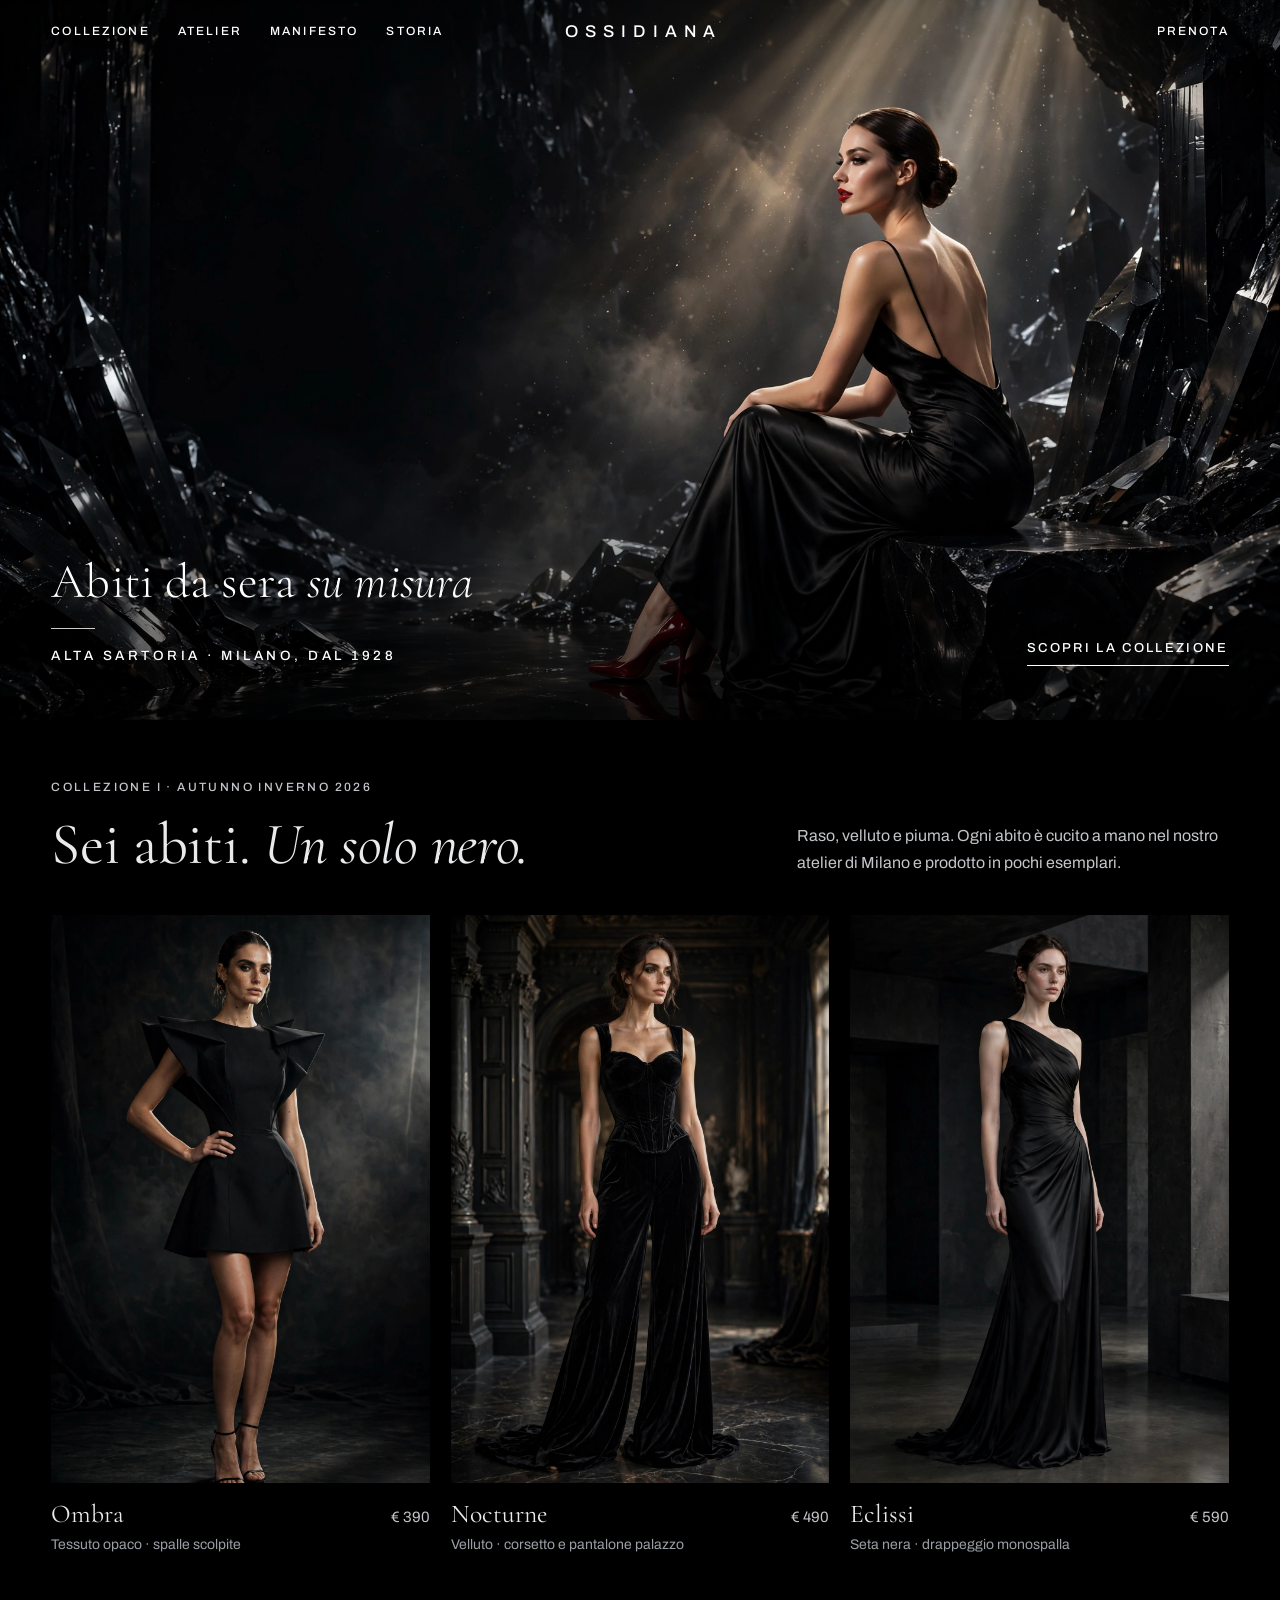
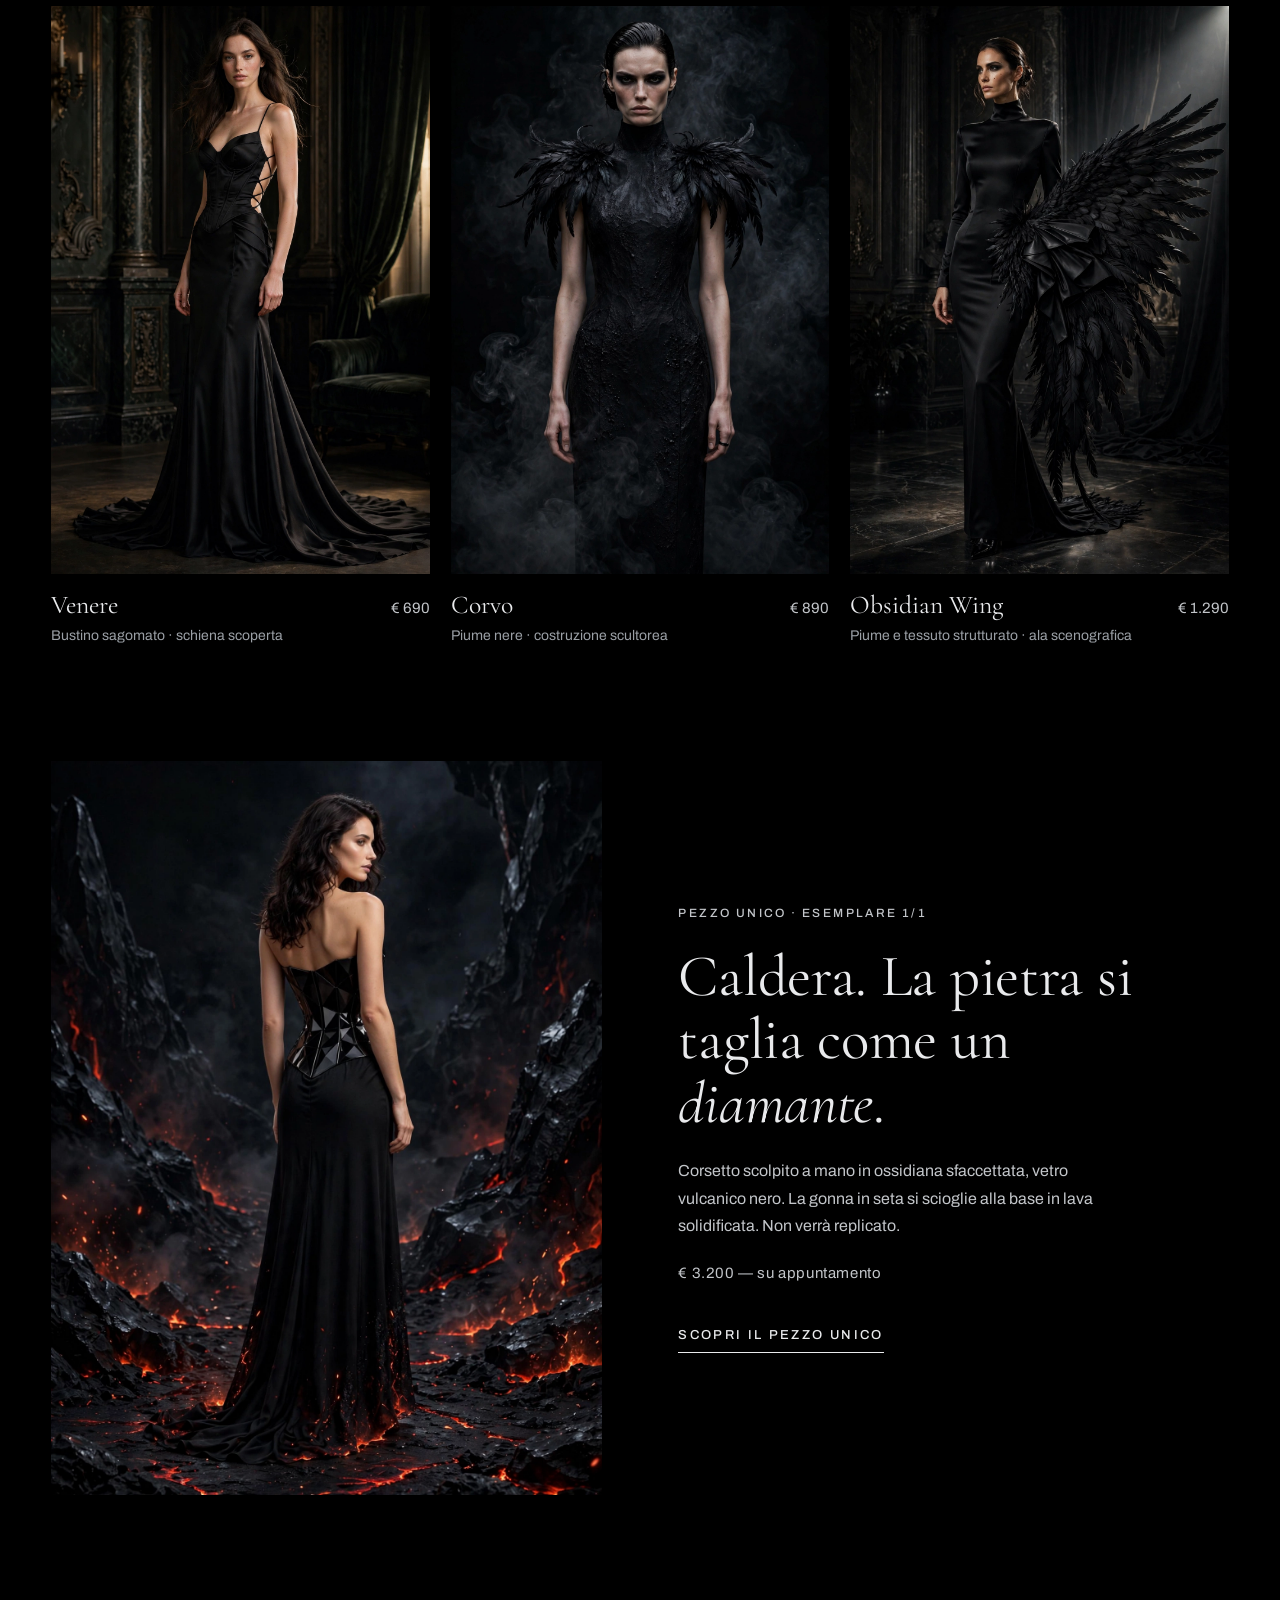
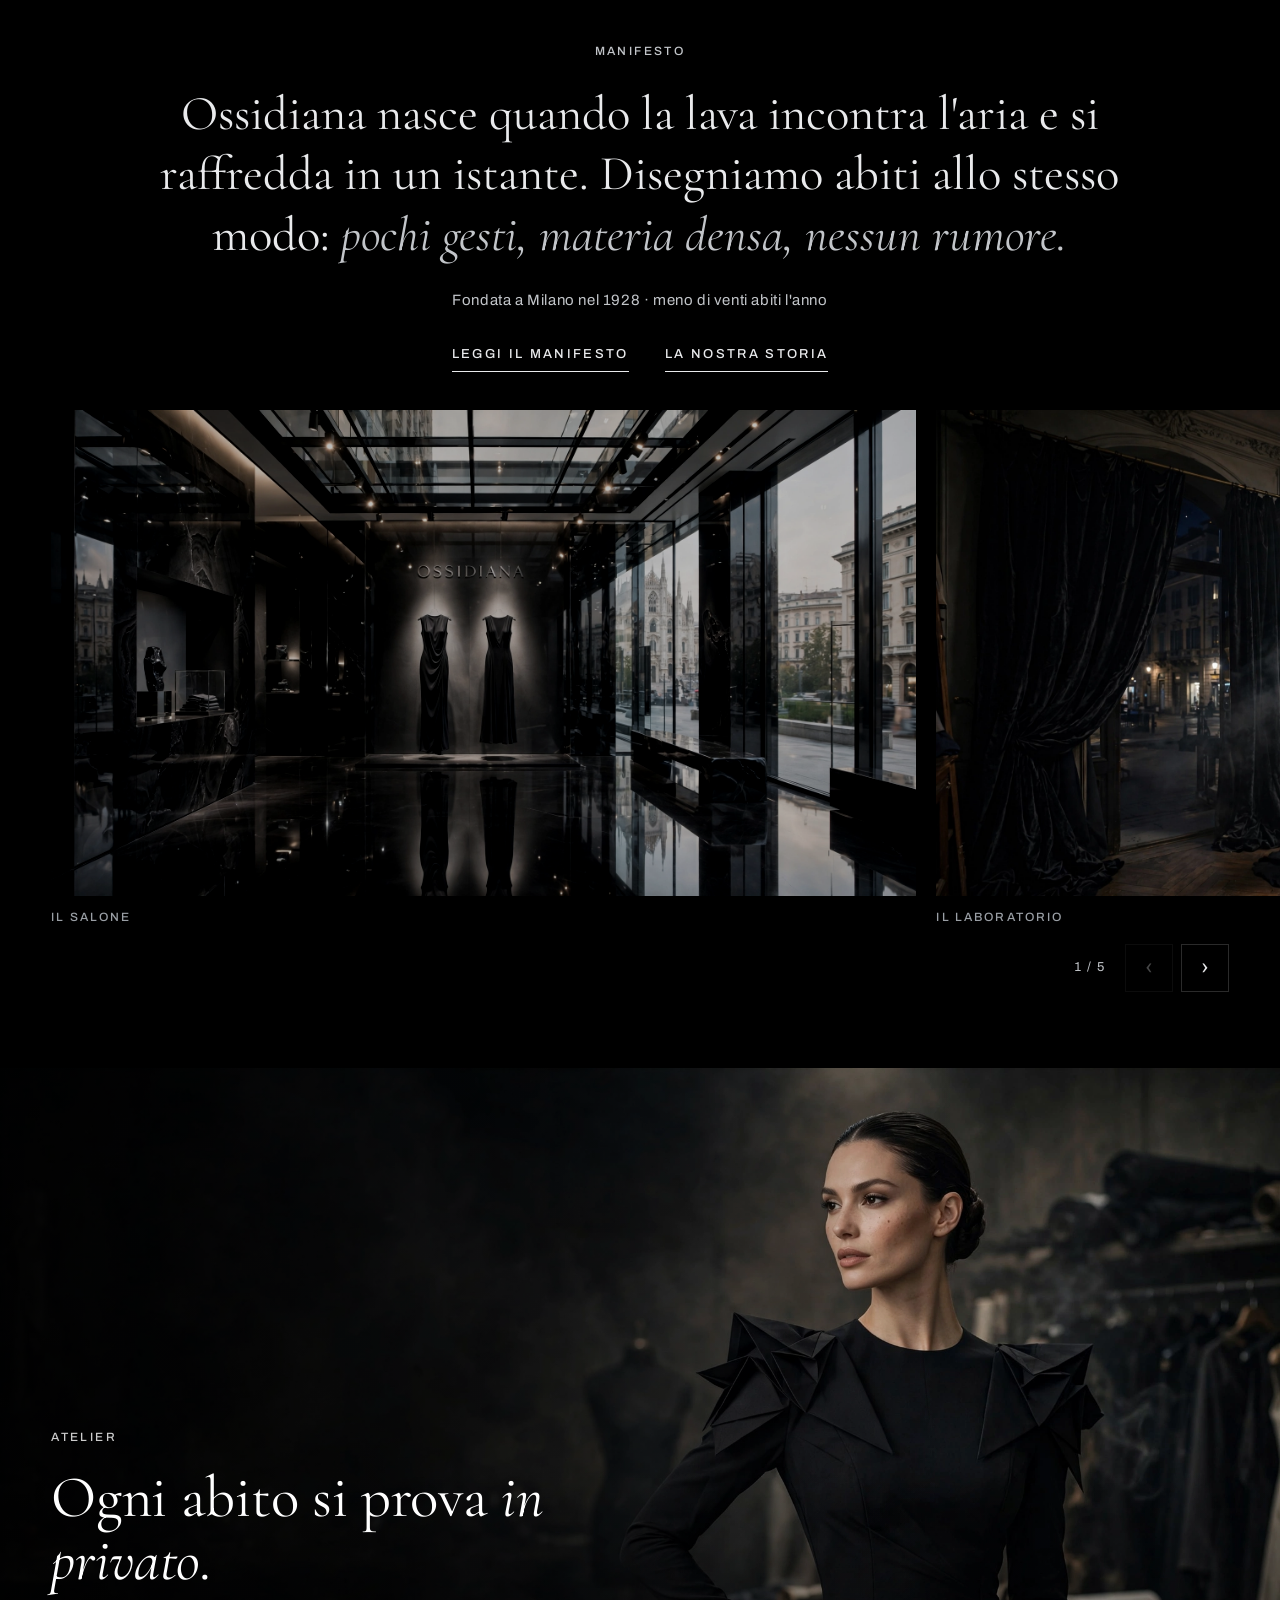
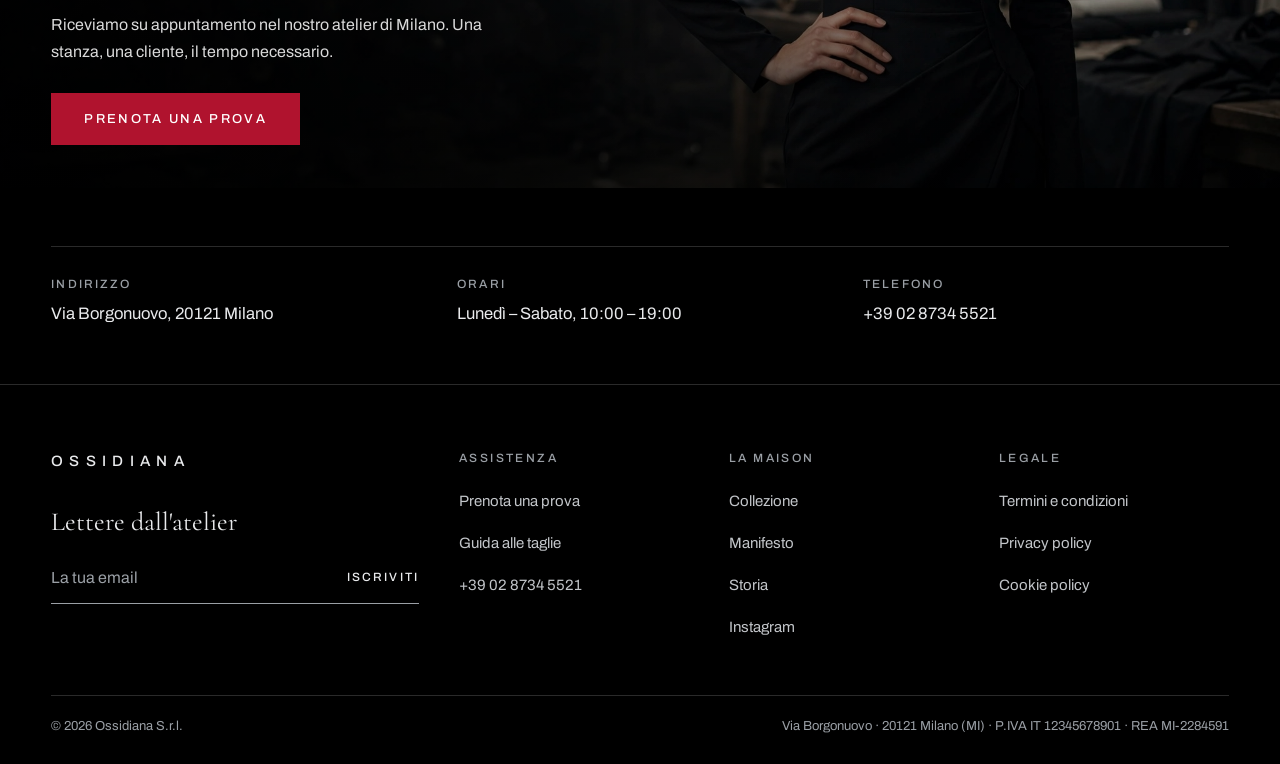
==== commit 13851ee3: "fix: header su telefono sempre visibile (sticky, sfondo pieno) Il menu che scorreva via con la pagin" ====
--- a/index.html
+++ b/index.html
@@ -26,7 +26,7 @@
 <link rel="preconnect" href="https://fonts.googleapis.com">
 <link rel="preconnect" href="https://fonts.gstatic.com" crossorigin>
 <link href="https://fonts.googleapis.com/css2?family=Cormorant+Garamond:ital,wght@0,300;0,400;0,500;1,300;1,400&family=Archivo:wght@400;500&display=swap" rel="stylesheet">
-<link rel="stylesheet" href="css/styles.css?v=35">
+<link rel="stylesheet" href="css/styles.css?v=37">
 <script>document.documentElement.classList.add('js')</script>
 </head>
 <body>
--- a/css/styles.css
+++ b/css/styles.css
@@ -237,6 +237,11 @@
 @media (max-width: 900px) {
   .nav-main { display: none; }
   .nav-toggle { display: block; }
+  /* telefono/tablet: header sempre visibile ma DENTRO la pagina (sticky, sfondo pieno, nessuna
+     trasparenza o transizione). Occupa il suo spazio in cima, quindi non può coprire il testo:
+     gli header fixed/trasparenti su iPhone si spostavano con la barra di Safari. */
+  .site-header,
+  .site-header.is-solid { position: sticky; top: 0; background: #000; border-bottom-color: var(--line); transition: none; }
 }
 @media (min-width: 901px) {
   .menu-panel { display: none; }
@@ -267,6 +272,7 @@
 }
 @media (max-aspect-ratio: 1 / 1) {
   .hero { aspect-ratio: auto; height: 100vh; height: 100svh; min-height: 520px; }
+  @media (max-width: 900px) { .hero { height: calc(100vh - var(--header-h)); height: calc(100svh - var(--header-h)); } }
   .hero img { object-position: 70% 100%; }
 }
 .hero::before, .page-hero::before {
@@ -543,7 +549,7 @@
 @media (max-width: 900px) {
   .page-hero { aspect-ratio: auto; max-height: none; overflow: visible; color: var(--text); }
   .page-hero::before { display: none; }
-  .page-hero img { position: static; height: auto; aspect-ratio: var(--ar, 16 / 9); margin-top: var(--header-h); }
+  .page-hero img { position: static; height: auto; aspect-ratio: var(--ar, 16 / 9); }
   .feature img { margin-top: 0; }
   .feature .page-hero-text { padding-bottom: 8px; }
   .atelier .page-hero-text { transform: none; }
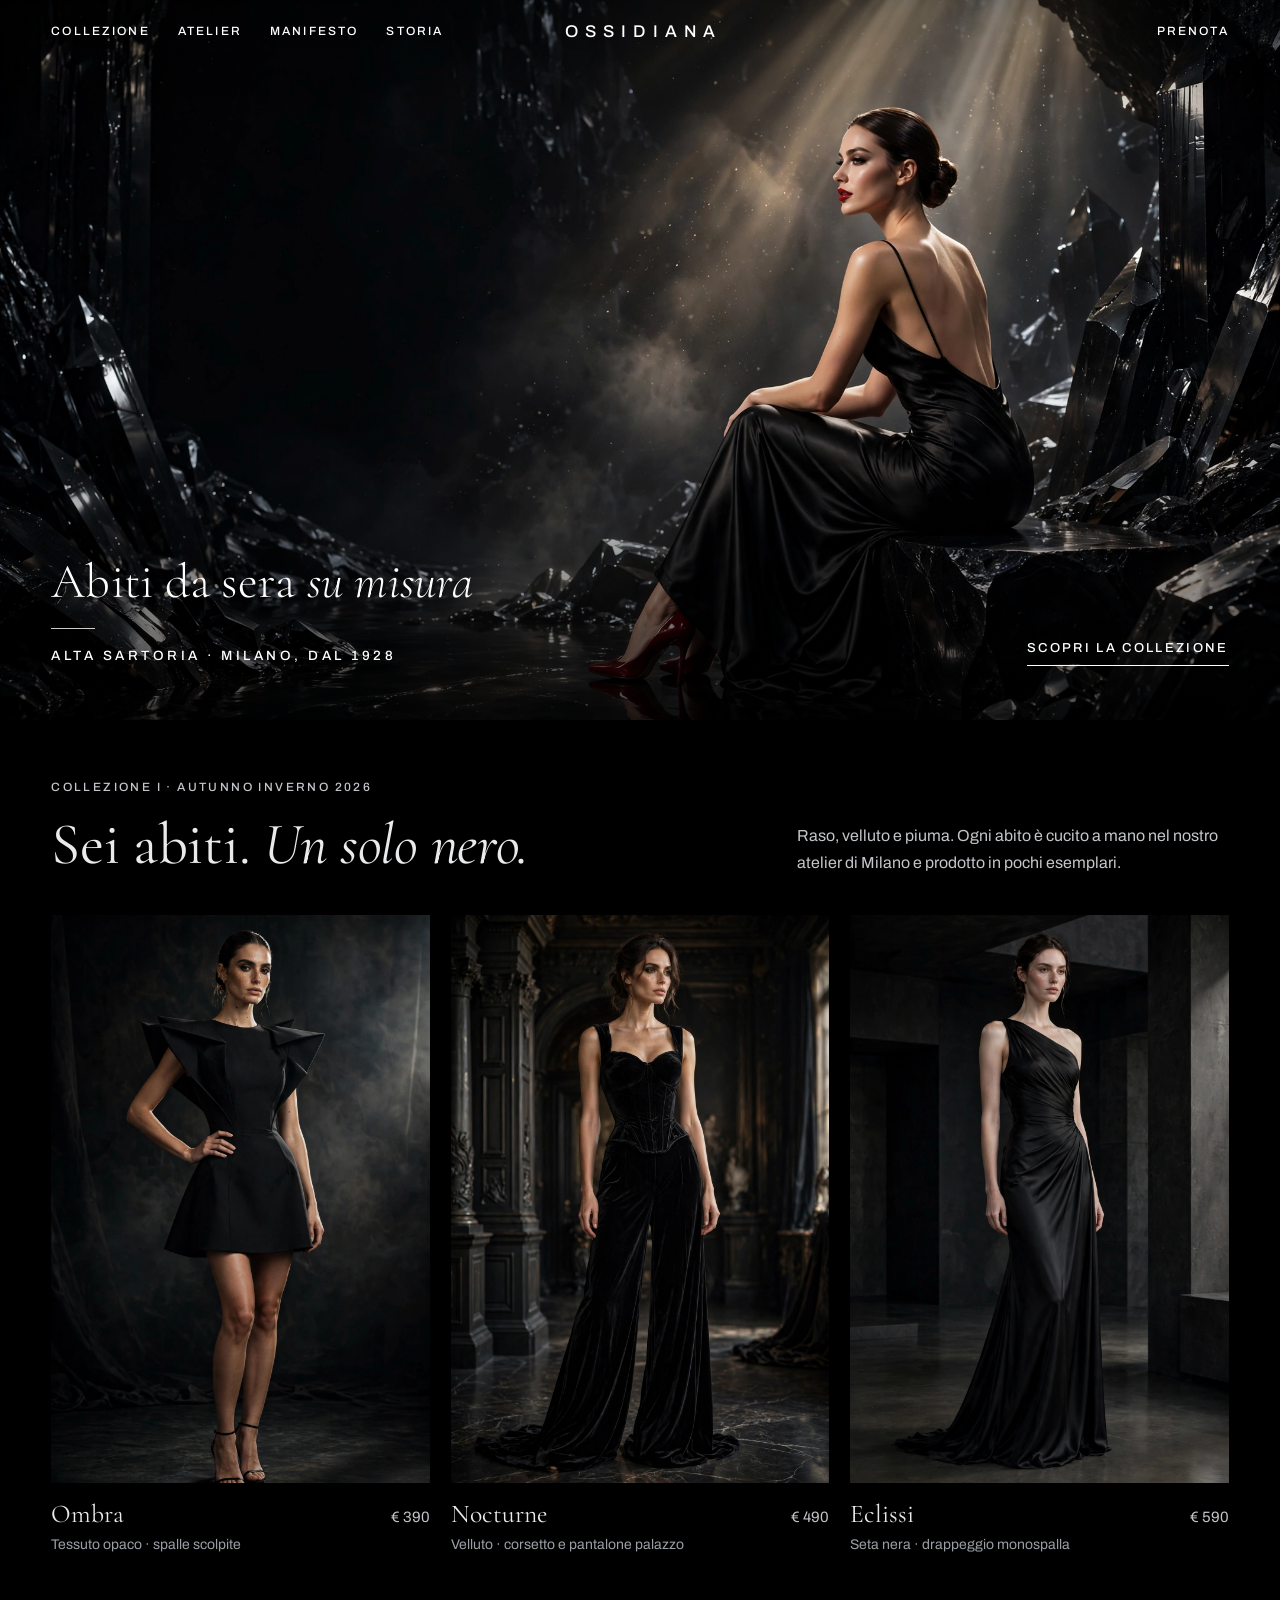
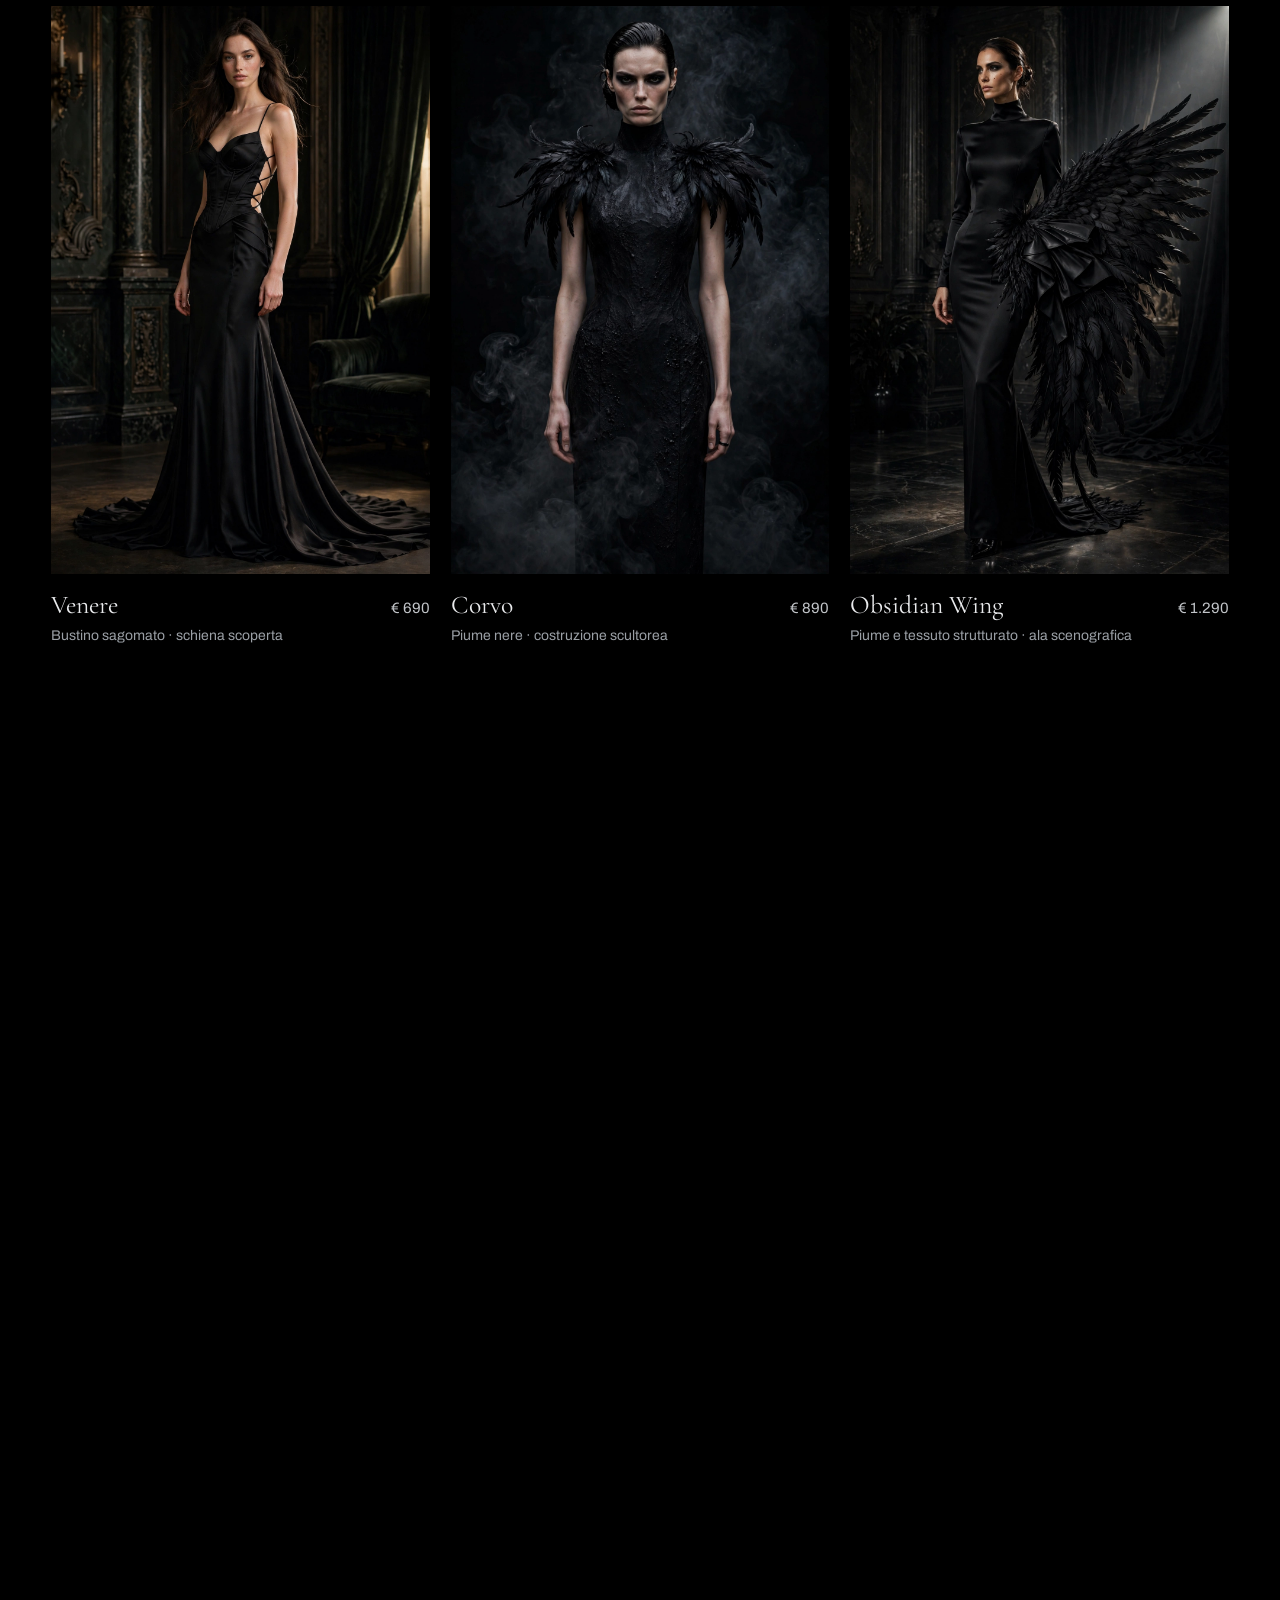
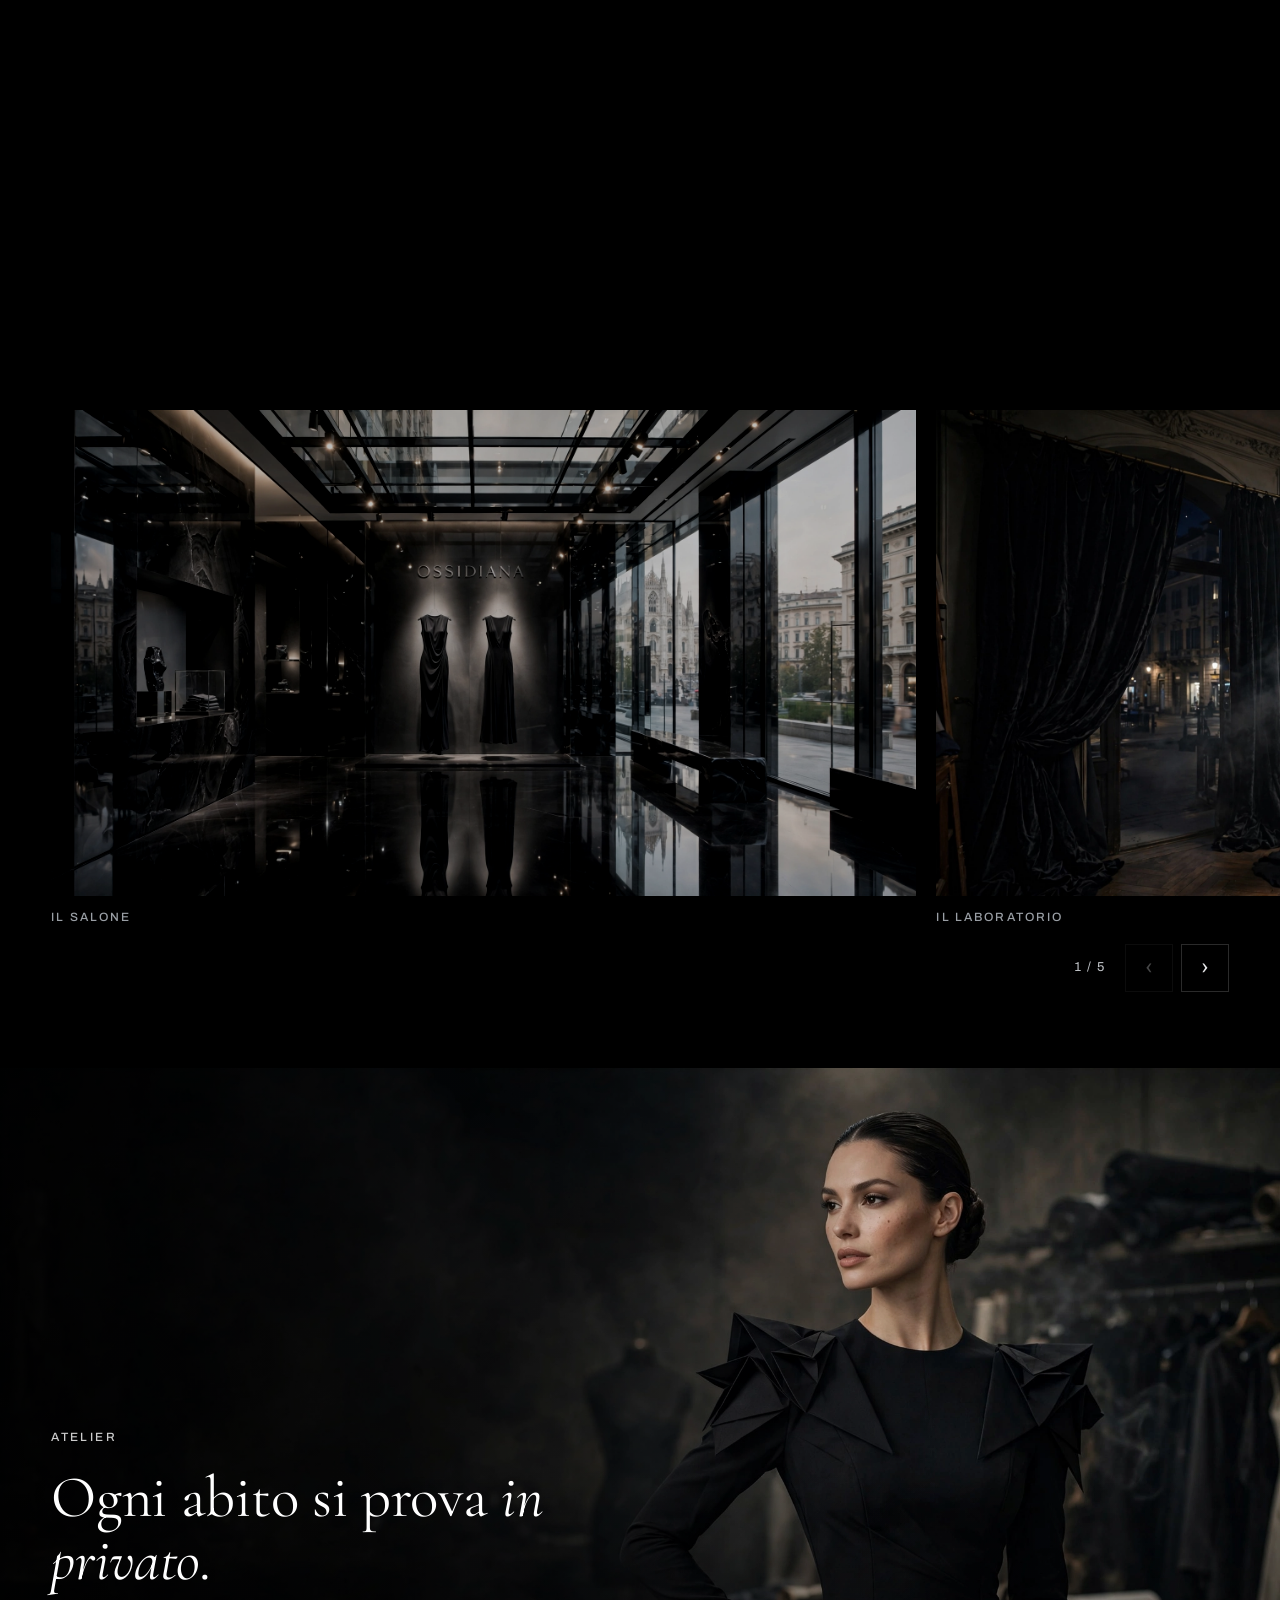
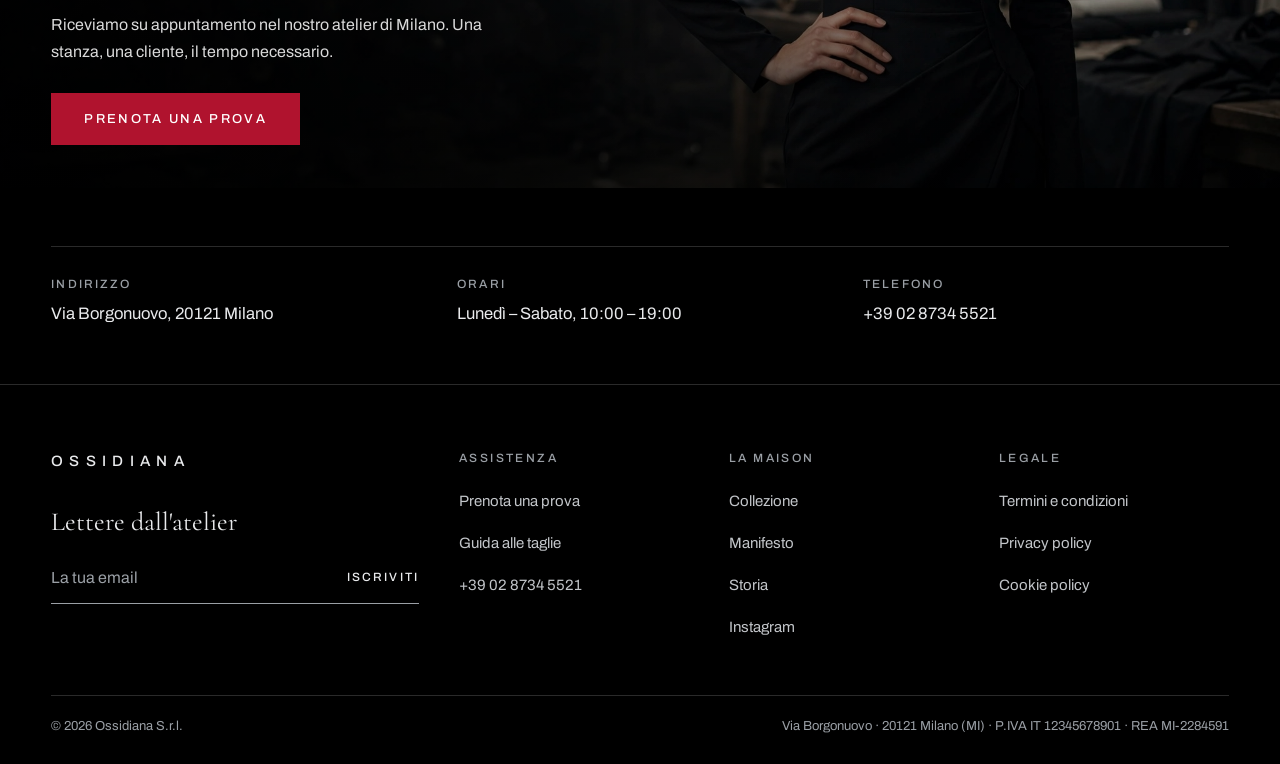
==== commit 2d851197: "fix: header su telefono sticky semplice, senza script Il test su Chrome iPhone (pagina di prova, 5 v" ====
--- a/index.html
+++ b/index.html
@@ -26,7 +26,7 @@
 <link rel="preconnect" href="https://fonts.googleapis.com">
 <link rel="preconnect" href="https://fonts.gstatic.com" crossorigin>
 <link href="https://fonts.googleapis.com/css2?family=Cormorant+Garamond:ital,wght@0,300;0,400;0,500;1,300;1,400&family=Archivo:wght@400;500&display=swap" rel="stylesheet">
-<link rel="stylesheet" href="css/styles.css?v=37">
+<link rel="stylesheet" href="css/styles.css?v=39">
 <script>document.documentElement.classList.add('js')</script>
 </head>
 <body>
@@ -254,6 +254,6 @@
     </div>
   </footer>
 
-  <script src="js/main.js?v=12"></script>
+  <script src="js/main.js?v=14"></script>
 </body>
 </html>
--- a/css/styles.css
+++ b/css/styles.css
@@ -237,7 +237,7 @@
 @media (max-width: 900px) {
   .nav-main { display: none; }
   .nav-toggle { display: block; }
-  /* telefono/tablet: header sempre visibile ma DENTRO la pagina (sticky, sfondo pieno, nessuna
+  /* telefono/tablet: header sempre visibile, sticky dentro la pagina, sfondo pieno, nessuna
      trasparenza o transizione). Occupa il suo spazio in cima, quindi non può coprire il testo:
      gli header fixed/trasparenti su iPhone si spostavano con la barra di Safari. */
   .site-header,
